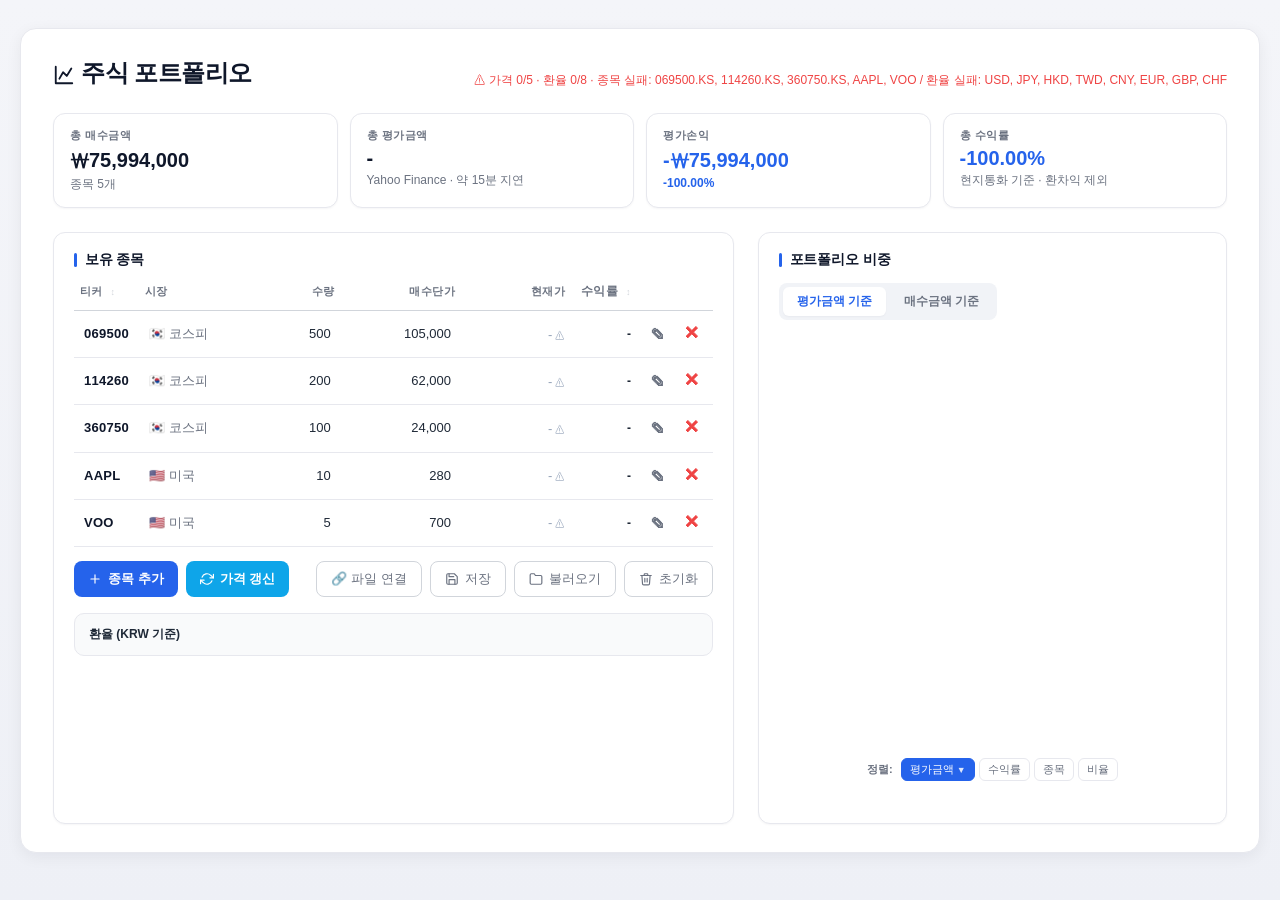
==== portfolio.html @ 8eb38b45 "feat: 카카오톡 인앱 브라우저 감지 + 외부 브라우저 열기 배너 증상: 카카오톡으로 링크 받으면 카카오 인앱 브라우저로 열림 인앱 브라우저는 PWA 설치 불가, localSto" ====
<!DOCTYPE html>
<html lang="ko">
<head>
<meta charset="UTF-8">
<meta name="viewport" content="width=device-width, initial-scale=1, viewport-fit=cover">
<meta name="theme-color" content="#2563eb">
<!-- PWA (Progressive Web App) — "홈 화면에 추가"로 앱처럼 사용 -->
<link rel="manifest" href="manifest.json">
<link rel="icon" type="image/svg+xml" href="icon.svg">
<link rel="apple-touch-icon" href="icon.svg">
<meta name="mobile-web-app-capable" content="yes">
<meta name="apple-mobile-web-app-capable" content="yes">
<meta name="apple-mobile-web-app-status-bar-style" content="default">
<meta name="apple-mobile-web-app-title" content="포트폴리오">
<title>주식 포트폴리오 차트</title>
<style>
  * { box-sizing: border-box; }
  /* 페이지 스크롤바 시각적 숨김 (스크롤 동작은 유지) */
  html { scrollbar-width: none; -ms-overflow-style: none; }
  html::-webkit-scrollbar, body::-webkit-scrollbar { width: 0; height: 0; display: none; }
  .table-wrap { scrollbar-width: none; -ms-overflow-style: none; }
  .table-wrap::-webkit-scrollbar { width: 0; height: 0; display: none; }
  :root {
    --bg: #f4f5f9;
    --surface: #ffffff;
    --border: #e7e8ee;
    --border-strong: #d1d5db;
    --muted: #6b7280;
    --text: #1f2937;
    --text-strong: #0f172a;
    --primary: #2563eb;
    --primary-hover: #1d4ed8;
    --up: #dc2626;    /* 상승=빨강 (한국 관례) */
    --down: #2563eb;  /* 하락=파랑 */
    --accent: #0ea5e9;
    --success: #10b981;
    --warn: #f59e0b;
    --danger: #ef4444;
    --shadow-sm: 0 1px 2px rgba(15, 23, 42, 0.04);
    --shadow-md: 0 4px 16px rgba(15, 23, 42, 0.06);
  }
  body {
    font-family: 'Pretendard', 'Malgun Gothic', 'Apple SD Gothic Neo', -apple-system, BlinkMacSystemFont, sans-serif;
    background: linear-gradient(180deg, #f4f5f9 0%, #eef0f6 100%);
    background-attachment: fixed; /* 데스크탑: gradient viewport 고정 */
    margin: 0;
    padding: 28px 20px;
    color: var(--text);
    /* 100vh: iOS Safari URL bar 변동 시 잘못된 높이. 100dvh가 동적 viewport 정확히 추적 */
    min-height: 100dvh;
    -webkit-font-smoothing: antialiased;
    /* overscroll-behavior 제거 — iOS Safari 일부 버전에서 본문 스크롤 차단하는 버그 회피 */
  }
  /* 모바일에서는 background-attachment: scroll — iOS Safari fixed background 스크롤 지연 회피 */
  @media (max-width: 600px) {
    body { background-attachment: scroll; }
  }
  .container {
    max-width: 1280px;
    margin: 0 auto;
    background: var(--surface);
    border-radius: 16px;
    padding: 28px 32px;
    box-shadow: var(--shadow-md);
    border: 1px solid var(--border);
  }
  .header-row {
    display: flex; justify-content: space-between; align-items: flex-end;
    flex-wrap: wrap; gap: 12px; margin-bottom: 24px;
  }
  h1 {
    margin: 0; font-size: 24px; color: var(--text-strong);
    font-weight: 700; letter-spacing: -0.02em;
  }
  .save-status { font-size: 12px; color: var(--muted); }
  .save-status.saved { color: var(--success); }
  .save-status.error { color: var(--danger); }
  .save-status.loading { color: var(--accent); }

  /* ==================== 인앱 브라우저 안내 배너 ==================== */
  .inapp-banner {
    position: sticky; top: 0; z-index: 1000;
    display: flex; align-items: center; gap: 10px;
    padding: 10px 14px;
    background: linear-gradient(135deg, #fef3c7, #fde68a);
    border-bottom: 1px solid #f59e0b;
    box-shadow: 0 2px 8px rgba(245, 158, 11, 0.15);
    color: #78350f; font-size: 12px;
  }
  .inapp-banner[hidden] { display: none !important; }
  .inapp-banner .ib-icon {
    flex-shrink: 0; color: #92400e;
    display: flex; align-items: center;
  }
  .inapp-banner .ib-text {
    flex: 1; min-width: 0; line-height: 1.45;
  }
  .inapp-banner .ib-text strong {
    display: block; color: #78350f; font-weight: 700;
    font-size: 13px; margin-bottom: 2px;
  }
  .inapp-banner .ib-text span { color: #92400e; font-size: 11px; }
  .inapp-banner .ib-btn {
    flex-shrink: 0;
    background: #f59e0b; color: white;
    border: none; border-radius: 6px;
    padding: 7px 12px; font-size: 12px; font-weight: 700;
    cursor: pointer;
    white-space: nowrap;
  }
  .inapp-banner .ib-btn:hover { background: #d97706; }
  .inapp-banner .ib-close {
    flex-shrink: 0;
    background: transparent; border: none;
    color: #92400e; font-size: 14px; cursor: pointer;
    padding: 4px 6px; line-height: 1;
  }
  @media (max-width: 480px) {
    .inapp-banner { flex-wrap: wrap; gap: 8px; padding: 10px 12px; }
    .inapp-banner .ib-text { flex-basis: calc(100% - 32px); }
    .inapp-banner .ib-btn { flex: 1; }
  }

  /* ==================== SVG 아이콘 (Lucide 스타일) ==================== */
  .ico {
    display: inline-block; vertical-align: -3px;
    width: 16px; height: 16px;
    stroke: currentColor; fill: none;
    stroke-width: 2; stroke-linecap: round; stroke-linejoin: round;
    flex-shrink: 0;
  }
  .ico-sm { width: 14px; height: 14px; vertical-align: -2px; }
  .ico-lg { width: 22px; height: 22px; vertical-align: -5px; }
  .ico-xl { width: 44px; height: 44px; stroke-width: 1.6; }

  /* ==================== 뷰 전환 (SPA) ==================== */
  .view[hidden] { display: none !important; }

  /* ==================== 모바일 하단 탭바 ==================== */
  /* 5칸 grid: [1fr 홈] [1fr 사용방법] [56px FAB] [1fr 앱설치] [1fr 빈자리]
     → FAB가 정확히 50% 위치 (정 가운데). 4번째·5번째는 좌우 대칭 균형용. */
  .bottom-nav {
    display: none; /* 데스크탑에선 숨김 */
    position: fixed; bottom: 0; left: 0; right: 0;
    /* 불투명 흰색 — backdrop-filter 제거(Android Chrome 일부 GPU에서 스크롤 응답 차단 버그 회피) */
    background: var(--surface);
    border-top: 1px solid var(--border-strong);
    box-shadow: 0 -4px 16px rgba(15, 23, 42, 0.08);
    z-index: 90;
    padding: 2px 0 calc(2px + env(safe-area-inset-bottom));
    grid-template-columns: 1fr 1fr 64px 1fr 1fr;
    align-items: center;
  }
  .bottom-nav .nav-btn {
    background: none; border: none; cursor: pointer;
    display: flex; flex-direction: column; align-items: center; justify-content: center;
    gap: 1px; padding: 4px 0;
    color: var(--muted); font-size: 10px; font-weight: 600;
    transition: color 0.15s;
    min-width: 0;
  }
  .bottom-nav .nav-btn .ico { width: 18px; height: 18px; }
  .bottom-nav .nav-btn.active { color: var(--primary); }
  /* 탭바 안 install 버튼 — 색으로 살짝 강조 */
  .bottom-nav .nav-install {
    color: var(--primary); border: none;
    background: none; padding: 4px 0;
  }
  .bottom-nav .nav-install:hover { color: var(--primary-hover); }
  .bottom-nav .nav-install[hidden] { display: none !important; }

  /* 모든 자식의 grid-column을 명시적으로 고정 — install hidden 시
     grid auto-placement가 FAB·empty를 다른 슬롯으로 끌어오지 못하게 함 */
  .bottom-nav .nav-btn[data-view="home"]  { grid-column: 1; }
  .bottom-nav .nav-btn[data-view="guide"] { grid-column: 2; }
  .bottom-nav .nav-fab                     { grid-column: 3; }
  .bottom-nav .nav-install                 { grid-column: 4; }

  /* 앱설치 hidden(설치 후 또는 미지원 브라우저)
     홈은 slot 1 안에서 우측 정렬, 사용방법은 slot 5 안에서 좌측 정렬 + padding으로 미세 안쪽 이동
     → 좌측 끝(41px)과 가운데(123px) 사이의 *적당한* 위치 (~60px)로 조절 */
  .bottom-nav:has(#nav-install-btn[hidden]) .nav-btn[data-view="home"] {
    grid-column: 1;
    justify-self: end;
    padding-right: 18px;
  }
  .bottom-nav:has(#nav-install-btn[hidden]) .nav-btn[data-view="guide"] {
    grid-column: 5;
    justify-self: start;
    padding-left: 18px;
  }

  /* FAB (Floating Action Button) — 탭바 정 가운데(3번째 grid 컬럼) 원형 + 종목 추가 */
  .bottom-nav .nav-fab {
    justify-self: center;
    width: 56px; height: 56px;
    background: var(--primary); color: white;
    border: 4px solid var(--surface);
    border-radius: 50%;
    margin-top: -30px; /* 탭바 위로 더 띄움 — floating 느낌 강조 */
    padding: 0;
    box-shadow: 0 6px 16px rgba(37, 99, 235, 0.4);
    cursor: pointer;
    display: flex; align-items: center; justify-content: center;
    transition: all 0.15s;
  }
  .bottom-nav .nav-fab:hover {
    background: var(--primary-hover);
    box-shadow: 0 6px 18px rgba(37, 99, 235, 0.45);
  }
  .bottom-nav .nav-fab:active { transform: scale(0.94); }
  .bottom-nav .nav-fab svg { width: 24px; height: 24px; }

  @media (max-width: 600px) {
    .bottom-nav { display: grid; }
    /* 탭바 높이(~52px) + safe-area 만큼 콘텐츠 여백 + 그림자 분리감을 위한 약간 추가 */
    body { padding-bottom: calc(58px + env(safe-area-inset-bottom)); }
    /* 모바일에서는 헤더 install 버튼 숨김 — 탭바로 이동했으므로 중복 방지 */
    .header-actions #install-btn { display: none !important; }

    /* 모바일 보유 종목 패널 버튼 정렬:
       - 종목 추가: 탭바 FAB로 이동했으므로 숨김
       - 파일 연결: PC 전용(Chrome/Edge File System Access API) 모바일 숨김
       - 가격 갱신: 가장 자주 쓰는 액션 → 풀너비 첫 줄
       - 저장/불러오기/초기화: 3열 grid로 한 줄에 배치 */
    .btn-row {
      display: grid !important;
      grid-template-columns: repeat(3, 1fr) !important;
      gap: 8px !important;
    }
    .btn-row .btn-add { display: none !important; }
    .btn-row #btn-connect { display: none !important; }
    .btn-row .spacer { display: none !important; }
    .btn-row #btn-refresh {
      grid-column: 1 / -1; /* 풀너비 */
      justify-content: center;
    }
    .btn-row .btn { justify-content: center; padding: 9px 6px; }
  }
  /* 데스크탑(>600px)에서는 탭바 자체가 안 보이므로 탭바 install도 자연히 숨김.
     안전망 — 강제 숨김 추가 */
  @media (min-width: 601px) {
    .nav-install { display: none !important; }
  }

  /* ==================== 사용 가이드 페이지 ==================== */
  .view-guide {
    max-width: 720px; margin: 0 auto;
    padding: 0;
  }
  .view-guide .guide-hero {
    background: linear-gradient(135deg, #2563eb 0%, #1d4ed8 100%);
    color: white;
    border-radius: 16px;
    padding: 28px 24px;
    margin-bottom: 18px;
    text-align: center;
  }
  .view-guide .guide-hero-icon { margin-bottom: 10px; }
  .view-guide .guide-hero h1 {
    color: white !important; margin: 0 0 6px;
    font-size: 22px; font-weight: 800;
  }
  .view-guide .guide-hero p {
    margin: 0; opacity: 0.95;
    font-size: 13px; line-height: 1.5;
  }
  .guide-section {
    background: var(--surface);
    border: 1px solid var(--border);
    border-radius: 12px;
    padding: 20px 22px;
    margin-bottom: 14px;
    box-shadow: var(--shadow-sm);
  }
  .guide-section h2 {
    margin: 0 0 14px; font-size: 16px; font-weight: 700;
    color: var(--text-strong);
    display: flex; align-items: center; gap: 8px;
    letter-spacing: -0.01em;
  }
  .guide-section h2::before { content: none; }
  .guide-section p { margin: 8px 0; font-size: 13px; line-height: 1.6; color: var(--text); }
  .guide-section ul { margin: 6px 0; padding-left: 22px; font-size: 13px; line-height: 1.7; }
  .guide-section li { margin: 3px 0; }
  .guide-section code {
    background: #f1f3f7; padding: 1px 6px;
    border-radius: 4px; font-size: 12px;
    font-family: 'SF Mono', Consolas, monospace;
    color: var(--text-strong);
  }
  .guide-section strong { color: var(--text-strong); }
  .guide-steps { display: grid; gap: 10px; margin-top: 12px; }
  .guide-step {
    display: flex; gap: 14px;
    padding: 14px 16px;
    background: #f9fafb;
    border-radius: 10px;
    border: 1px solid #eef0f4;
  }
  .step-num {
    width: 28px; height: 28px; flex-shrink: 0;
    background: var(--primary); color: white;
    border-radius: 50%;
    display: flex; align-items: center; justify-content: center;
    font-weight: 700; font-size: 13px;
  }
  .step-body { flex: 1; min-width: 0; }
  .step-title { font-weight: 700; font-size: 13px; color: var(--text-strong); margin-bottom: 4px; }
  .step-desc { font-size: 12px; line-height: 1.55; color: var(--muted); }
  .step-desc code { font-size: 11px; }

  /* 프라이버시 callout — 가장 강조되는 영역 */
  .callout-privacy {
    background: linear-gradient(135deg, #ecfdf5 0%, #f0fdfa 100%);
    border: 2px solid #34d399;
    border-radius: 14px;
    padding: 18px 20px;
    margin: 18px 0;
    position: relative;
  }
  .callout-privacy .callout-icon {
    position: absolute; top: -14px; left: 18px;
    background: #10b981; color: white;
    width: 32px; height: 32px;
    border-radius: 50%;
    display: flex; align-items: center; justify-content: center;
    box-shadow: 0 2px 8px rgba(16,185,129,0.3);
  }
  .callout-privacy h3 {
    margin: 6px 0 8px;
    color: #047857; font-size: 15px; font-weight: 800;
  }
  .callout-privacy p {
    margin: 6px 0; color: #064e3b; font-size: 13px; line-height: 1.6;
  }
  .callout-privacy strong { color: #047857; }

  .callout-tip {
    background: #fffbeb;
    border-left: 3px solid #f59e0b;
    border-radius: 8px;
    padding: 12px 14px;
    margin: 12px 0;
    font-size: 12px; line-height: 1.55;
    color: #78350f;
  }
  .callout-tip strong { color: #92400e; }

  .flow-cards {
    display: grid; gap: 12px;
    grid-template-columns: repeat(auto-fit, minmax(220px, 1fr));
    margin-top: 12px;
  }
  .flow-card {
    background: #f9fafb;
    border: 1px solid var(--border);
    border-radius: 10px;
    padding: 14px;
  }
  .flow-card-title { font-weight: 700; font-size: 13px; margin-bottom: 6px; color: var(--text-strong); }
  .flow-card-desc { font-size: 12px; color: var(--muted); line-height: 1.55; }

  /* PWA 설치 버튼 — beforeinstallprompt 발생 시 + standalone 모드 아닐 때만 표시 */
  .install-btn {
    background: var(--primary); color: white;
    border: none; border-radius: 8px;
    padding: 7px 12px; font-size: 12px; font-weight: 600;
    cursor: pointer;
    display: inline-flex; align-items: center; gap: 6px;
    transition: background 0.15s;
  }
  .install-btn:hover { background: var(--primary-hover); }
  .install-btn[hidden] { display: none !important; }
  .header-actions { display: flex; align-items: center; gap: 12px; flex-wrap: wrap; }

  /* KPI 카드 행 */
  .kpis {
    display: grid; grid-template-columns: repeat(4, 1fr);
    gap: 12px; margin-bottom: 24px;
  }
  @media (max-width: 700px) { .kpis { grid-template-columns: repeat(2, 1fr); } }
  .kpi {
    background: var(--surface); border: 1px solid var(--border);
    border-radius: 12px; padding: 14px 16px;
    box-shadow: var(--shadow-sm);
  }
  .kpi-label {
    font-size: 11px; color: var(--muted); font-weight: 600;
    text-transform: uppercase; letter-spacing: 0.05em;
  }
  .kpi-value {
    font-size: 20px; font-weight: 700; color: var(--text-strong);
    margin-top: 4px; font-variant-numeric: tabular-nums;
  }
  .kpi-sub { font-size: 12px; color: var(--muted); margin-top: 2px; font-variant-numeric: tabular-nums; }
  .kpi-sub.up { color: var(--up); font-weight: 600; }
  .kpi-sub.down { color: var(--down); font-weight: 600; }

  .grid {
    display: grid;
    grid-template-columns: minmax(0, 1.45fr) minmax(0, 1fr);
    gap: 24px;
  }
  @media (max-width: 960px) { .grid { grid-template-columns: 1fr; } }
  /* 가로 스크롤 안전망
     - html에 overflow를 주면 Android Chrome 일부 버전에서 fixed 자식(.bottom-nav)이
       containing block을 html로 잡아 fixed 위치가 깨짐 (스크롤 따라 올라옴)
     - body에 overflow-x: clip 적용 — clip은 스크롤 컨테이너 생성 안 함(본문 스크롤 안전)
       + fixed의 containing block은 여전히 viewport 유지 */
  html { max-width: 100vw; }
  body { overflow-x: clip; }
  .container { overflow-x: clip; }

  /* 모바일 보강: 패딩 축소, 컨테이너 라운드 줄임, 표 셀 압축 */
  @media (max-width: 600px) {
    /* padding-bottom은 탭바 높이 + safe-area를 포함 — shorthand로 덮이지 않게 함께 지정 */
    body { padding: 12px 8px calc(58px + env(safe-area-inset-bottom)); }
    .container { padding: 16px 14px; border-radius: 12px; }
    h1 { font-size: 20px; }
    .header-row { margin-bottom: 16px; }
    .kpis { margin-bottom: 16px; gap: 8px; }
    .kpi { padding: 10px 12px; }
    .kpi-value { font-size: 17px; }
    .panel { padding: 14px 12px; }
    th, td { padding: 6px 4px; font-size: 12px; }
    .btn { padding: 7px 10px; font-size: 12px; }

    /* 모바일 표: 시장(2)·현재가(5)·액션(7) 컬럼 숨김 — 편집은 모달에서 */
    table th:nth-child(2), table th:nth-child(5), table th:nth-child(7),
    tbody td:nth-child(2), tbody td:nth-child(5), tbody td:nth-child(7) {
      display: none !important;
    }
    /* table-wrap/table은 viewport 안에 강제 */
    .table-wrap { width: 100% !important; max-width: 100% !important; overflow-x: hidden !important; }
    table { table-layout: fixed !important; width: 100% !important; max-width: 100% !important; }
    /* 컬럼 폭 — !important 필수 (데스크탑 정의가 CSS 순서상 *뒤*에 있어 cascade에서 이김) */
    .qty-cell    { width: 52px !important; }
    .price-cell  { width: 76px !important; }
    .return-cell { width: 62px !important; }
    /* ticker(first-child) — fixed layout에서 남는 폭 차지 + 최소 90px 보장 */
    thead th:first-child, tbody td:first-child {
      width: auto !important; min-width: 90px !important;
    }
    /* ticker 안 콘텐츠 ellipsis (좁은 컬럼에 회사명 12자 cut도 깔끔히 잘림) */
    td .ticker-display, td .ticker-name {
      max-width: 100%; overflow: hidden; text-overflow: ellipsis; white-space: nowrap; display: block;
    }
    /* 모바일 표 셀 패딩 축소 + 글자 컴팩트 */
    table th, table td { padding: 6px 3px !important; font-size: 11px !important; }
    .return-cell { font-size: 11px !important; }
    /* 행 탭 = 모달 편집 진입을 시각적으로 암시 */
    tbody tr { cursor: pointer; }
    tbody tr:active { background: #eff6ff; }

    /* 도넛 폭 강제 100% — width=400 속성 무력화 */
    svg#chart { width: 100% !important; height: auto !important; max-width: 360px; }
    .chart-wrap { width: 100%; }
    /* 모바일 레전드 — 시장·통화 셀 숨김, ticker/수익률 한 줄, 우측 평가금액·비율 */
    .legend-item {
      align-items: center !important;
      gap: 8px; padding: 8px 4px;
    }
    .legend-market { display: none !important; }
    /* 티커는 자기 자연 폭 — 잘리지 않음 */
    .legend-name {
      flex: 0 0 auto !important; min-width: 0;
      font-size: 13px; font-weight: 700; color: var(--text-strong);
      white-space: nowrap; overflow: visible; text-overflow: clip;
    }
    .legend-return {
      flex: 1 1 auto !important; min-width: 0;
      font-size: 11px; font-weight: 700;
      text-align: left; padding-left: 4px;
    }
    .legend-amt {
      flex-basis: auto !important; min-width: 0;
      font-size: 11px; margin-left: 0;
      text-align: right; white-space: nowrap;
    }
    .legend-pct {
      flex-basis: 44px !important; min-width: 42px;
      font-size: 12px; margin-left: 6px;
      text-align: right; font-weight: 700;
    }

    /* 모바일 KPI도 더 컴팩트 */
    .kpis { grid-template-columns: repeat(2, 1fr); }
    .kpi-value { font-size: 16px; }
    .kpi-label { font-size: 10px; }
    .kpi-sub { font-size: 11px; }
  }
  .panel {
    background: var(--surface); border: 1px solid var(--border);
    border-radius: 12px; padding: 18px 20px;
    box-shadow: var(--shadow-sm);
    /* grid item은 기본 min-width:auto 라서 자식(table) 콘텐츠 폭에 따라 늘어남. 0으로 강제해야 압축 가능 */
    min-width: 0;
    max-width: 100%;
  }
  .panel h2 {
    font-size: 14px; color: var(--text-strong); margin: 0 0 14px;
    font-weight: 700; letter-spacing: -0.01em;
    display: flex; align-items: center; gap: 8px;
  }
  .panel h2::before {
    content: ''; display: inline-block; width: 3px; height: 14px;
    background: var(--primary); border-radius: 2px;
  }
  table { width: 100%; border-collapse: collapse; }
  th, td {
    padding: 8px 6px; text-align: left; font-size: 13px;
    border-bottom: 1px solid var(--border);
    font-variant-numeric: tabular-nums;
  }
  th {
    background: transparent; color: var(--muted); font-weight: 600;
    font-size: 11px; text-transform: uppercase; letter-spacing: 0.04em;
    padding-top: 0; padding-bottom: 10px;
    border-bottom: 1px solid var(--border-strong);
  }
  th.price-cell, th.return-cell { text-align: right; }
  th.qty-cell { text-align: right; }

  /* 정렬 가능한 헤더 */
  th.sortable {
    cursor: pointer; user-select: none;
    transition: color 0.15s;
  }
  th.sortable:hover { color: var(--text-strong); }
  th.sortable .sort-ind {
    display: inline-block; margin-left: 4px; color: var(--border-strong);
    font-size: 9px; vertical-align: middle;
  }
  th.sortable.sort-asc .sort-ind::before { content: '▲'; color: var(--primary); }
  th.sortable.sort-desc .sort-ind::before { content: '▼'; color: var(--primary); }
  th.sortable:not(.sort-asc):not(.sort-desc) .sort-ind::before { content: '↕'; }

  /* 레전드 정렬 토글 */
  .legend-sort {
    display: flex; flex-wrap: wrap; gap: 4px;
    margin-top: 18px; padding: 6px 0;
    align-items: center; font-size: 11px; color: var(--muted);
  }
  .legend-sort-label { font-weight: 600; margin-right: 4px; }
  .legend-sort-btn {
    background: transparent; border: 1px solid var(--border);
    border-radius: 6px; padding: 3px 8px;
    font-size: 11px; font-weight: 500; color: var(--muted);
    cursor: pointer; transition: all 0.15s;
  }
  .legend-sort-btn:hover { color: var(--text-strong); border-color: var(--border-strong); }
  .legend-sort-btn.active {
    background: var(--primary); color: white; border-color: var(--primary);
  }
  .legend-sort-btn .dir-ind {
    margin-left: 3px; font-size: 9px; opacity: 0.85;
  }

  /* SVG 도넛 툴팁 */
  #chart path { cursor: pointer; transition: filter 0.15s; }
  #chart path:hover { filter: brightness(1.1) drop-shadow(0 2px 6px rgba(0,0,0,0.15)); }
  .chart-tooltip {
    position: fixed; pointer-events: none; z-index: 100;
    background: rgba(15, 23, 42, 0.95); color: white;
    padding: 10px 14px; border-radius: 8px;
    font-size: 12px; line-height: 1.5;
    box-shadow: 0 6px 16px rgba(0,0,0,0.2);
    transform: translate(-50%, calc(-100% - 12px));
    transition: opacity 0.1s;
    min-width: 160px; max-width: 240px;
  }
  .chart-tooltip[hidden] { display: none; }
  .chart-tooltip .tt-ticker { font-weight: 700; font-size: 13px; letter-spacing: 0.02em; }
  .chart-tooltip .tt-name { font-size: 11px; opacity: 0.7; font-weight: 400; margin-bottom: 6px; }
  .chart-tooltip .tt-row { display: flex; justify-content: space-between; gap: 12px; }
  .chart-tooltip .tt-row .tt-label { opacity: 0.7; }
  .chart-tooltip .tt-row .tt-val { font-variant-numeric: tabular-nums; }
  .chart-tooltip .tt-up { color: #fca5a5; }
  .chart-tooltip .tt-down { color: #93c5fd; }
  tbody tr:hover { background: #fafbfd; }
  input, select {
    width: 100%; padding: 6px 8px; border: 1px solid var(--border-strong);
    border-radius: 6px; font-size: 13px; font-family: inherit;
    background: white; transition: border-color 0.15s, box-shadow 0.15s;
  }
  input:focus, select:focus {
    outline: none; border-color: var(--primary);
    box-shadow: 0 0 0 3px rgba(37, 99, 235, 0.12);
  }
  input[type="number"] { text-align: right; }
  /* 통일된 커스텀 화살표 — 기본 화살표가 텍스트와 겹치는 문제 해결 */
  select {
    appearance: none; -webkit-appearance: none; -moz-appearance: none;
    padding-right: 24px; cursor: pointer;
    background-image: url("data:image/svg+xml;utf8,<svg xmlns='http://www.w3.org/2000/svg' viewBox='0 0 12 12'><path d='M3 4.5l3 3 3-3' stroke='%236b7280' stroke-width='1.6' fill='none' stroke-linecap='round' stroke-linejoin='round'/></svg>");
    background-repeat: no-repeat;
    background-position: right 6px center;
    background-size: 10px 10px;
  }
  .ticker-input { font-weight: 600; letter-spacing: 0.02em; text-transform: uppercase; }
  .ticker-display { text-transform: uppercase; }
  .btn {
    padding: 8px 14px; border: none; border-radius: 8px; cursor: pointer;
    font-size: 13px; font-weight: 600; transition: all 0.15s;
    display: inline-flex; align-items: center; gap: 6px;
  }
  .btn:hover { transform: translateY(-1px); }
  .btn:active { transform: translateY(0); }
  .btn-add { background: var(--primary); color: white; }
  .btn-add:hover { background: var(--primary-hover); }
  .btn-del {
    background: transparent; color: var(--danger); padding: 4px 8px;
    font-size: 16px; line-height: 1; border-radius: 6px;
  }
  .btn-del:hover { background: #fef2f2; transform: none; }
  .btn-draw { background: var(--success); color: white; }
  .btn-draw:hover { background: #059669; }
  .btn-export, .btn-import, .btn-reset {
    background: white; color: var(--muted); border: 1px solid var(--border-strong);
    font-weight: 500;
  }
  .btn-export:hover, .btn-import:hover, .btn-reset:hover {
    background: #f9fafb; color: var(--text-strong);
  }
  .btn-fetch { background: var(--accent); color: white; }
  .btn-fetch:hover { background: #0284c7; }
  .btn-fetch:disabled {
    background: #cbd5e1; cursor: not-allowed; transform: none;
  }
  .btn-row {
    display: flex; flex-wrap: wrap; gap: 8px; margin-top: 14px;
  }
  .btn-row .spacer { flex: 1; }

  .chart-wrap { display: flex; flex-direction: column; align-items: center; }
  svg { display: block; max-width: 100%; height: auto; }
  .tabs {
    display: inline-flex; gap: 4px; margin-bottom: 14px;
    background: #f1f3f7; padding: 4px; border-radius: 8px;
  }
  .tab {
    background: transparent; border: none; padding: 6px 14px; cursor: pointer;
    font-size: 12px; font-weight: 600; color: var(--muted);
    border-radius: 6px; transition: all 0.15s;
  }
  .tab:hover { color: var(--text-strong); }
  .tab.active {
    background: var(--surface); color: var(--primary);
    box-shadow: var(--shadow-sm);
  }
  .legend { margin-top: 18px; width: 100%; }
  .legend-item {
    display: flex; align-items: center; padding: 8px 4px;
    font-size: 13px; border-bottom: 1px solid var(--border);
  }
  .legend-item:last-child { border-bottom: none; }
  .legend-color {
    width: 12px; height: 12px; border-radius: 3px;
    margin-right: 10px; flex-shrink: 0;
  }
  /* 데스크탑 레전드 — 평탄한 셀 컬럼 정렬. panel 좁으므로 폭 컴팩트 */
  .legend-item { gap: 6px; }
  .legend-name {
    flex: 1 1 auto; min-width: 60px;
    font-size: 13px; font-weight: 700; color: var(--text-strong);
    white-space: nowrap; overflow: hidden; text-overflow: ellipsis;
  }
  .legend-market {
    flex: 0 0 100px;
    font-size: 11px; color: var(--muted);
    white-space: nowrap;
  }
  .legend-return {
    flex: 0 0 64px;
    font-size: 12px; font-weight: 700;
    text-align: right;
    font-variant-numeric: tabular-nums;
  }
  .legend-return.up { color: var(--up); }
  .legend-return.down { color: var(--down); }
  .legend-amt {
    flex: 0 0 100px;
    color: var(--muted); font-size: 11px;
    text-align: right;
    font-variant-numeric: tabular-nums;
    white-space: nowrap;
  }
  .legend-pct {
    flex: 0 0 44px;
    font-weight: 700; color: var(--text-strong);
    text-align: right;
    font-variant-numeric: tabular-nums;
  }

  .currency-cell { width: 68px; } /* 구버전 호환용 */
  .market-cell { width: 110px; }
  /* 편집 모드 input은 셀 폭을 꽉 채우되 padding 좁혀 숫자가 잘 보이게 */
  td .cell-edit[type="number"] { padding: 6px 6px; min-width: 0; }

  /* 표 안 input/select는 데이터 보관용으로만 — 항상 숨김. 편집은 모달에서 */
  .cell-edit { display: none !important; }
  .cell-display {
    display: block; padding: 6px 4px; font-size: 13px;
    font-variant-numeric: tabular-nums; min-height: 28px;
    line-height: 1.4;
  }
  .ticker-display { font-weight: 600; color: var(--text-strong); letter-spacing: 0.02em; }
  .ticker-name {
    display: block; font-size: 11px; color: var(--muted);
    font-weight: 400; letter-spacing: 0; text-transform: none;
    margin-top: 2px; line-height: 1.2;
    white-space: nowrap; overflow: hidden; text-overflow: ellipsis;
    max-width: 100%;
  }
  .ticker-name:empty { display: none; }
  tr.editing .ticker-name { display: none; }
  .market-display { color: var(--muted); font-weight: 500; white-space: nowrap; }
  .qty-display, .buy-display { text-align: right; color: var(--text); }
  .ticker-display.empty, .qty-display.empty, .buy-display.empty {
    color: #cbd5e1; font-weight: 400;
  }

  /* 편집 버튼 — 모달 트리거 */
  .btn-edit {
    background: transparent; padding: 4px 6px; font-size: 14px;
    line-height: 1; border-radius: 6px; color: var(--muted);
    border: 1px solid transparent; transform: none;
  }
  .btn-edit:hover {
    background: #eef2ff; color: var(--primary); transform: none;
  }
  /* btn-save는 사용 안 함 (모달의 "저장" 버튼이 대체) */
  .btn-save { display: none !important; }
  .actions-cell { width: 64px; text-align: right; white-space: nowrap; }
  .actions-cell .btn { padding: 4px 7px; margin: 0; }

  /* ===== 편집 모달 ===== */
  .modal[hidden] { display: none !important; }
  .modal {
    position: fixed; inset: 0; z-index: 1000;
    display: flex; align-items: center; justify-content: center;
    padding: 20px;
    animation: modal-fade-in 0.15s ease-out;
  }
  @keyframes modal-fade-in { from { opacity: 0 } to { opacity: 1 } }
  .modal-backdrop {
    position: absolute; inset: 0;
    background: rgba(15, 23, 42, 0.5);
  }
  .modal-card {
    position: relative;
    background: var(--surface); border-radius: 14px;
    width: 100%; max-width: 440px;
    padding: 22px 24px;
    box-shadow: 0 20px 50px rgba(0, 0, 0, 0.25);
    max-height: calc(100vh - 40px);
    overflow-y: auto;
    animation: modal-slide-in 0.18s ease-out;
  }
  @keyframes modal-slide-in {
    from { transform: translateY(8px); opacity: 0 }
    to   { transform: translateY(0); opacity: 1 }
  }
  .modal-head {
    display: flex; justify-content: space-between; align-items: center;
    margin-bottom: 14px;
    padding-bottom: 12px;
    border-bottom: 1px solid var(--border);
  }
  .modal-head h3 {
    margin: 0; font-size: 16px; color: var(--text-strong);
    font-weight: 700; letter-spacing: -0.01em;
  }
  .modal-close {
    background: none; border: none; cursor: pointer;
    font-size: 22px; color: var(--muted); padding: 0 6px;
    line-height: 1;
  }
  .modal-close:hover { color: var(--text-strong); }
  .modal-body { display: flex; flex-direction: column; gap: 4px; }
  .modal-field {
    display: flex; align-items: center; gap: 12px;
    padding: 8px 0;
    border-bottom: 1px dashed var(--border);
  }
  .modal-field:last-child { border-bottom: none; }
  .modal-field label {
    min-width: 72px;
    color: var(--muted);
    font-size: 12px; font-weight: 600;
    text-transform: uppercase; letter-spacing: 0.04em;
  }
  .modal-field input, .modal-field select {
    flex: 1; min-width: 0;
  }
  .modal-readonly {
    flex: 1; text-align: right;
    font-variant-numeric: tabular-nums; font-weight: 600;
    color: var(--text-strong);
  }
  .modal-readonly-muted { color: var(--muted); font-weight: 400; font-size: 12px; }
  .modal-actions {
    display: flex; gap: 8px; align-items: center;
    margin-top: 18px;
    padding-top: 14px;
    border-top: 1px solid var(--border);
  }
  .btn-del-modal {
    background: white; color: var(--danger);
    border: 1px solid var(--border-strong);
    font-weight: 500;
  }
  .btn-del-modal:hover {
    background: #fef2f2; border-color: var(--danger);
  }
  .qty-cell { width: 116px; }
  .price-cell { width: 136px; text-align: right; }
  .return-cell {
    width: 78px; text-align: right; font-size: 12px; font-weight: 700;
    font-variant-numeric: tabular-nums;
  }
  .return-cell.up { color: var(--up); }
  .return-cell.down { color: var(--down); }
  .current-price {
    width: 92px; text-align: right; font-size: 13px;
    color: var(--text-strong); font-weight: 500;
    font-variant-numeric: tabular-nums;
  }
  .current-price.stale { color: #94a3b8; }
  .current-price.stale::after { content: ' ⚠'; font-size: 10px; }
  .actions-cell { width: 34px; text-align: center; }
  .table-wrap { overflow-x: auto; }

  #file-input { display: none; }
  .fx-section {
    margin-top: 16px; padding: 12px 14px;
    background: #f9fafb; border: 1px solid var(--border);
    border-radius: 10px; font-size: 12px;
    overflow: hidden; /* 자식이 폭 초과해도 패널 밖으로 안 나감 */
  }
  .fx-section summary {
    cursor: pointer; color: var(--text);
    font-weight: 600; user-select: none;
    display: flex; align-items: center; gap: 6px;
  }
  .fx-section-note {
    margin: 10px 0 4px; font-size: 11px; color: var(--muted);
  }
  .fx-grid {
    display: grid;
    grid-template-columns: repeat(auto-fit, minmax(120px, 1fr));
    gap: 6px; margin-top: 8px;
  }
  .fx-row {
    display: flex; align-items: baseline; gap: 4px;
    padding: 7px 10px;
    background: white;
    border: 1px solid var(--border);
    border-radius: 6px;
    font-size: 12px;
    min-width: 0;
  }
  .fx-row .fx-cur {
    color: var(--muted); font-weight: 700;
    font-size: 10px; letter-spacing: 0.04em;
  }
  .fx-row .fx-val {
    color: var(--text-strong); font-weight: 600;
    font-variant-numeric: tabular-nums;
    margin-left: auto;
  }
  .fx-row .fx-unit { color: var(--muted); font-size: 10px; }
</style>
</head>
<body>

<!-- 인앱 브라우저(카카오톡·네이버·페이스북·인스타 등) 감지 시 상단 안내 배너 -->
<div id="inapp-banner" class="inapp-banner" hidden>
  <div class="ib-icon" aria-hidden="true">
    <svg viewBox="0 0 24 24" width="20" height="20" fill="none" stroke="currentColor" stroke-width="2" stroke-linecap="round" stroke-linejoin="round"><path d="M10 13a5 5 0 0 0 7.54.54l3-3a5 5 0 0 0-7.07-7.07l-1.72 1.71"/><path d="M14 11a5 5 0 0 0-7.54-.54l-3 3a5 5 0 0 0 7.07 7.07l1.71-1.71"/></svg>
  </div>
  <div class="ib-text">
    <strong>외부 브라우저로 보기 권장</strong>
    <span>카카오톡 브라우저는 앱 설치·데이터 동기화 기능이 제한됩니다.</span>
  </div>
  <button class="ib-btn" onclick="openInExternalBrowser()" type="button">Chrome으로 열기</button>
  <button class="ib-close" onclick="dismissInAppBanner()" type="button" aria-label="닫기">✕</button>
</div>

<div class="container view view-home" id="view-home">
  <div class="header-row">
    <h1>
      <svg class="ico ico-lg" viewBox="0 0 24 24" aria-hidden="true"><path d="M3 3v18h18"/><path d="M7 16l4-7 4 4 5-8"/></svg>
      주식 포트폴리오
    </h1>
    <div class="header-actions">
      <button id="install-btn" class="install-btn" hidden onclick="installPWA()" title="홈 화면에 앱처럼 설치">
        <svg class="ico ico-sm" viewBox="0 0 24 24" aria-hidden="true"><rect x="5" y="2" width="14" height="20" rx="2"/><line x1="12" y1="18" x2="12.01" y2="18"/></svg>
        앱 설치
      </button>
      <div class="save-status" id="save-status">대기 중</div>
    </div>
  </div>

  <div class="kpis">
    <div class="kpi">
      <div class="kpi-label">총 매수금액</div>
      <div class="kpi-value" id="kpi-buy">-</div>
      <div class="kpi-sub" id="kpi-buy-sub">종목 0개</div>
    </div>
    <div class="kpi">
      <div class="kpi-label">총 평가금액</div>
      <div class="kpi-value" id="kpi-value">-</div>
      <div class="kpi-sub" id="kpi-value-sub">Yahoo Finance · 약 15분 지연</div>
    </div>
    <div class="kpi">
      <div class="kpi-label">평가손익</div>
      <div class="kpi-value" id="kpi-pnl">-</div>
      <div class="kpi-sub" id="kpi-pnl-sub">-</div>
    </div>
    <div class="kpi">
      <div class="kpi-label">총 수익률</div>
      <div class="kpi-value" id="kpi-roi">-</div>
      <div class="kpi-sub">현지통화 기준 · 환차익 제외</div>
    </div>
  </div>

  <div class="grid">
    <div class="panel">
      <h2>보유 종목</h2>
      <div class="table-wrap">
        <table>
          <thead>
            <tr>
              <th class="sortable" data-sort="ticker" onclick="toggleTableSort('ticker')">티커 <span class="sort-ind"></span></th>
              <th class="market-cell">시장</th>
              <th class="qty-cell">수량</th>
              <th class="price-cell">매수단가</th>
              <th class="price-cell">현재가</th>
              <th class="return-cell sortable" data-sort="returnPct" onclick="toggleTableSort('returnPct')">수익률 <span class="sort-ind"></span></th>
              <th class="actions-cell"></th>
            </tr>
          </thead>
          <tbody id="holdings-body"></tbody>
        </table>
      </div>

      <div class="btn-row">
        <button class="btn btn-add" onclick="addRowAndOpenModal()">
          <svg class="ico ico-sm" viewBox="0 0 24 24" aria-hidden="true"><line x1="12" y1="5" x2="12" y2="19"/><line x1="5" y1="12" x2="19" y2="12"/></svg>
          종목 추가
        </button>
        <button class="btn btn-fetch" id="btn-refresh" onclick="refreshPrices()">
          <svg class="ico ico-sm" viewBox="0 0 24 24" aria-hidden="true"><polyline points="23 4 23 10 17 10"/><polyline points="1 20 1 14 7 14"/><path d="M3.51 9a9 9 0 0 1 14.85-3.36L23 10M1 14l4.64 4.36A9 9 0 0 0 20.49 15"/></svg>
          가격 갱신
        </button>
        <span class="spacer"></span>
        <button class="btn btn-export" id="btn-connect" onclick="connectFile()" title="파일을 직접 선택하면 같은 위치에 자동 저장됩니다">
          <svg class="ico ico-sm" viewBox="0 0 24 24" aria-hidden="true"><path d="M10 13a5 5 0 0 0 7.54.54l3-3a5 5 0 0 0-7.07-7.07l-1.72 1.71"/><path d="M14 11a5 5 0 0 0-7.54-.54l-3 3a5 5 0 0 0 7.07 7.07l1.71-1.71"/></svg>
          파일 연결
        </button>
        <button class="btn btn-export" onclick="exportJSON()" title="현재 데이터를 파일에 저장">
          <svg class="ico ico-sm" viewBox="0 0 24 24" aria-hidden="true"><path d="M19 21H5a2 2 0 0 1-2-2V5a2 2 0 0 1 2-2h11l5 5v11a2 2 0 0 1-2 2z"/><polyline points="17 21 17 13 7 13 7 21"/><polyline points="7 3 7 8 15 8"/></svg>
          저장
        </button>
        <button class="btn btn-import" onclick="document.getElementById('file-input').click()" title="다른 JSON 파일 가져오기">
          <svg class="ico ico-sm" viewBox="0 0 24 24" aria-hidden="true"><path d="M22 19a2 2 0 0 1-2 2H4a2 2 0 0 1-2-2V5a2 2 0 0 1 2-2h5l2 3h9a2 2 0 0 1 2 2z"/></svg>
          불러오기
        </button>
        <button class="btn btn-reset" onclick="resetData()" title="기본 예시로 초기화">
          <svg class="ico ico-sm" viewBox="0 0 24 24" aria-hidden="true"><polyline points="3 6 5 6 21 6"/><path d="M19 6l-1 14a2 2 0 0 1-2 2H8a2 2 0 0 1-2-2L5 6"/><path d="M10 11v6M14 11v6"/><path d="M9 6V4a1 1 0 0 1 1-1h4a1 1 0 0 1 1 1v2"/></svg>
          초기화
        </button>
        <input type="file" id="file-input" accept=".json" onchange="importJSON(event)">
      </div>

      <details class="fx-section">
        <summary>환율 (KRW 기준)</summary>
        <div class="fx-section-note">Yahoo Finance에서 자동 갱신 — 가격 갱신 시 함께 업데이트됩니다</div>
        <div class="fx-grid" id="fx-grid"></div>
      </details>
    </div>

    <div class="panel">
      <h2>포트폴리오 비중</h2>
      <div class="tabs" role="tablist">
        <button class="tab active" data-basis="value" role="tab" onclick="setChartBasis('value')">평가금액 기준</button>
        <button class="tab" data-basis="buy" role="tab" onclick="setChartBasis('buy')">매수금액 기준</button>
      </div>
      <div class="chart-wrap">
        <svg id="chart" viewBox="0 0 400 400" width="400" height="400"></svg>
        <div class="chart-tooltip" id="chart-tooltip" hidden></div>
        <div class="legend-sort" id="legend-sort"></div>
        <div class="legend" id="legend"></div>
      </div>
    </div>
  </div>
</div>

<!-- ============ 사용 가이드 (모바일 하단 "사용방법" 탭에서 노출) ============ -->
<div class="container view view-guide" id="view-guide" hidden>
  <div class="guide-hero">
    <svg class="guide-hero-icon ico ico-xl" viewBox="0 0 24 24" aria-hidden="true" style="stroke:white">
      <path d="M3 3v18h18"/><path d="M7 16l4-7 4 4 5-8"/>
    </svg>
    <h1>주식 포트폴리오 사용 가이드</h1>
    <p>5분이면 시작할 수 있어요. 본인 데이터는 디바이스 안에만 안전하게 보관됩니다.</p>
  </div>

  <!-- 프라이버시 강조 (가장 위) -->
  <div class="callout-privacy">
    <div class="callout-icon">
      <svg width="16" height="16" viewBox="0 0 24 24" fill="none" stroke="currentColor" stroke-width="2.4" stroke-linecap="round" stroke-linejoin="round"><rect x="3" y="11" width="18" height="11" rx="2"/><path d="M7 11V7a5 5 0 0 1 10 0v4"/></svg>
    </div>
    <h3>내 종목 데이터는 어디로 가나요?</h3>
    <p>
      <strong>아무 데도 안 갑니다.</strong> 본인의 보유 종목·매수단가·수량은
      <strong>이 디바이스의 localStorage에만</strong> 저장됩니다.
      서버·클라우드로 전송되지 않으며, 광고·트래커도 없어요.
    </p>
    <p>
      가격·환율을 받아오기 위해 Yahoo Finance API만 호출합니다 — 이때
      <em>티커 심볼</em>만 전달되고 매수단가·수량 등은 외부에 나가지 않습니다.
    </p>
  </div>

  <!-- 4단계 시작 플로우 -->
  <div class="guide-section">
    <h2>🚀 4단계로 시작하기</h2>
    <div class="guide-steps">
      <div class="guide-step">
        <div class="step-num">1</div>
        <div class="step-body">
          <div class="step-title">홈 화면에서 시연 종목 확인</div>
          <div class="step-desc">처음 접속 시 한국·미국 ETF 5개 시연 데이터가 보입니다. 본인 데이터로 교체하기 전에 동작을 확인.</div>
        </div>
      </div>
      <div class="guide-step">
        <div class="step-num">2</div>
        <div class="step-body">
          <div class="step-title"><strong>+ 종목 추가</strong> 클릭 → 본인 종목 입력</div>
          <div class="step-desc">
            티커는 시장 코드를 <em>뺀</em> 본체만 — 예: <code>AAPL</code>, <code>069500</code>, <code>2330</code>(대만 TSMC).
            시장 드롭다운에서 거래소(🇰🇷 코스피, 🇺🇸 미국, 🇹🇼 대만 등)를 선택하면 통화·접미사 자동 결정.
          </div>
        </div>
      </div>
      <div class="guide-step">
        <div class="step-num">3</div>
        <div class="step-body">
          <div class="step-title">자동으로 현재가·회사명·환율 갱신</div>
          <div class="step-desc">
            저장 즉시 Yahoo Finance에서 현재가·회사명·KRW 대비 환율을 가져와 수익률·평가금액을 계산합니다.
            ⓘ <strong>15분 지연 시세</strong>이므로 실시간 매매용은 아닙니다.
          </div>
        </div>
      </div>
      <div class="guide-step">
        <div class="step-num">4</div>
        <div class="step-body">
          <div class="step-title">시연 종목 삭제 + 자신만의 포트폴리오 완성</div>
          <div class="step-desc">
            데스크탑은 행의 <strong>✕</strong> 버튼, 모바일은 행을 탭해 편집 모달의 <strong>🗑 삭제</strong>로 시연 종목 정리.
            이후 변경 사항은 자동 저장됩니다 — 페이지를 닫았다 다시 열어도 그대로 유지.
          </div>
        </div>
      </div>
    </div>
  </div>

  <!-- 데이터 백업/복원 -->
  <div class="guide-section">
    <h2>💾 데이터 백업 · PC·모바일 동기화</h2>
    <p>
      디바이스 안에만 저장되므로 <strong>PC와 모바일은 각자 별개</strong>로 데이터가 쌓입니다.
      두 기기에서 같은 종목을 보려면 한 쪽에서 저장 → 다른 쪽에서 불러오기.
    </p>
    <div class="flow-cards">
      <div class="flow-card">
        <div class="flow-card-title">💾 파일로 저장</div>
        <div class="flow-card-desc">홈 화면의 <strong>💾 저장</strong> 버튼 → <code>portfolio_data.json</code> 다운로드</div>
      </div>
      <div class="flow-card">
        <div class="flow-card-title">📂 파일에서 불러오기</div>
        <div class="flow-card-desc">홈 화면의 <strong>📂 불러오기</strong> → 받은 JSON 파일 선택 → 즉시 적용</div>
      </div>
      <div class="flow-card">
        <div class="flow-card-title">🔗 파일 연결 (PC만)</div>
        <div class="flow-card-desc">Chrome·Edge에서 한 번 연결 → 이후 변경 시 자동 저장 (다운로드 폴더 안 거침)</div>
      </div>
      <div class="flow-card">
        <div class="flow-card-title">🗑 초기화</div>
        <div class="flow-card-desc">시연 데이터로 되돌리기 — 본인 데이터는 사라지므로 백업 후 실행</div>
      </div>
    </div>
    <div class="callout-tip">
      <strong>💡 동기화 팁:</strong> PC에서 💾 저장 → 카톡으로 본인에게 전송 → 모바일에서 📂 불러오기.
      반대 방향도 동일. 자동 sync는 아니지만 가장 안전하고 빠른 방법입니다.
    </div>
  </div>

  <!-- 앱 설치 안내 -->
  <div class="guide-section">
    <h2>📱 앱처럼 홈 화면에 설치하기</h2>
    <p>웹사이트를 모바일 앱처럼 사용할 수 있습니다 (PWA). 별도 앱스토어 등록 없이 즉시 가능.</p>
    <div class="guide-steps">
      <div class="guide-step">
        <div class="step-num">A</div>
        <div class="step-body">
          <div class="step-title">갤럭시·안드로이드 Chrome</div>
          <div class="step-desc">우상단 <strong>📱 앱 설치</strong> 버튼 클릭 → 자동 설치. 또는 메뉴 ⋮ → "홈 화면에 추가".</div>
        </div>
      </div>
      <div class="guide-step">
        <div class="step-num">B</div>
        <div class="step-body">
          <div class="step-title">아이폰·아이패드 Safari</div>
          <div class="step-desc">하단 공유 버튼 □↑ → <strong>"홈 화면에 추가"</strong>. 도넛+₩ 아이콘이 홈에 생성됩니다.</div>
        </div>
      </div>
      <div class="guide-step">
        <div class="step-num">C</div>
        <div class="step-body">
          <div class="step-title">PC Chrome·Edge</div>
          <div class="step-desc">주소창 우측 설치 아이콘 ⊕ 클릭 → 별도 창으로 앱처럼 실행.</div>
        </div>
      </div>
    </div>
  </div>

  <!-- 핵심 기능 안내 -->
  <div class="guide-section">
    <h2>🎯 핵심 기능</h2>
    <ul>
      <li><strong>다국가 시장 지원</strong>: 한국·미국·일본·홍콩·대만·네덜란드·영국·프랑스·독일·이탈리아·중국·스위스 — 시장 드롭다운에서 선택</li>
      <li><strong>도넛 차트 두 기준</strong>: <em>평가금액 기준</em>(현재 비중) vs <em>매수금액 기준</em>(초기 투입) — 리밸런싱 신호 파악</li>
      <li><strong>한국식 색상</strong>: 🔴 상승 / 🔵 하락 (미국식과 반대)</li>
      <li><strong>도넛 조각 호버·탭</strong>: 작은 조각은 라벨이 안 보여도 호버하면 종목명·평가금액·수익률 툴팁 표시</li>
      <li><strong>레전드 정렬</strong>: 평가금액·수익률·종목명·비율 4가지 기준 + 오름차순/내림차순 토글</li>
      <li><strong>표 헤더 정렬</strong>: 데스크탑에서 "티커"·"수익률" 클릭 시 정렬 (모바일은 카드 리스트라 정렬 없음)</li>
    </ul>
  </div>

  <!-- 자주 묻는 질문 -->
  <div class="guide-section">
    <h2>❓ 자주 묻는 질문</h2>
    <p><strong>Q. 가격이 안 올라와요</strong></p>
    <p>거의 항상 시장 선택 오류입니다. 예: <code>BESI</code>를 🇺🇸 미국으로 두면 안 됨 → 🇳🇱 네덜란드로 변경.
       공개 CORS 프록시 일시 장애일 수도 있으니 잠시 후 <strong>🔄 가격 갱신</strong> 재시도.</p>
    <p style="margin-top:14px"><strong>Q. 데이터가 사라졌어요</strong></p>
    <p>브라우저 시크릿 모드는 종료 시 localStorage가 삭제됩니다. 일반 모드 사용 권장.
       또 브라우저 "사이트 데이터 삭제"하면 사라지므로 정기적으로 💾 백업.</p>
    <p style="margin-top:14px"><strong>Q. 다른 사람에게 내 데이터가 보이나요?</strong></p>
    <p><strong>아니요.</strong> localStorage는 해당 디바이스의 해당 브라우저에만 격리됩니다.
       같은 URL을 다른 사람이 열어도 시연 데이터만 보입니다.</p>
    <p style="margin-top:14px"><strong>Q. 수익률 색이 미국 주식 사이트와 반대예요</strong></p>
    <p>한국식 관례를 따라 <strong>🔴 상승 / 🔵 하락</strong>입니다.</p>
  </div>

  <!-- 마지막 강조 -->
  <div class="callout-privacy">
    <div class="callout-icon">
      <svg width="16" height="16" viewBox="0 0 24 24" fill="none" stroke="currentColor" stroke-width="3" stroke-linecap="round" stroke-linejoin="round"><polyline points="20 6 9 17 4 12"/></svg>
    </div>
    <h3>안심하고 사용하세요</h3>
    <p>
      회원가입 ❌ &nbsp;·&nbsp; 광고 ❌ &nbsp;·&nbsp; 추적 ❌ &nbsp;·&nbsp; 데이터 외부 전송 ❌
    </p>
    <p>
      소스 코드 전체 공개: <a href="https://github.com/kkwooju/stocks" target="_blank" rel="noopener" style="color:#047857;font-weight:700;">github.com/kkwooju/stocks</a>
    </p>
  </div>
</div>

<!-- ============ 모바일 하단 탭바 ============ -->
<nav class="bottom-nav" id="bottom-nav" aria-label="주 네비게이션">
  <button class="nav-btn active" data-view="home" onclick="switchView('home')" type="button">
    <svg class="ico ico-lg nav-btn-icon" viewBox="0 0 24 24" aria-hidden="true"><path d="M3 9l9-7 9 7v11a2 2 0 0 1-2 2h-4a2 2 0 0 1-2-2v-5h-2v5a2 2 0 0 1-2 2H5a2 2 0 0 1-2-2z"/></svg>
    <span>홈</span>
  </button>
  <button class="nav-btn" data-view="guide" onclick="switchView('guide')" type="button">
    <svg class="ico ico-lg nav-btn-icon" viewBox="0 0 24 24" aria-hidden="true"><path d="M4 19.5A2.5 2.5 0 0 1 6.5 17H20"/><path d="M6.5 2H20v20H6.5A2.5 2.5 0 0 1 4 19.5v-15A2.5 2.5 0 0 1 6.5 2z"/></svg>
    <span>사용방법</span>
  </button>
  <button class="nav-fab" onclick="addRowAndOpenModal()" type="button" aria-label="종목 추가" title="종목 추가">
    <svg viewBox="0 0 24 24" fill="none" stroke="currentColor" stroke-width="2.5" stroke-linecap="round" stroke-linejoin="round" width="24" height="24" aria-hidden="true"><line x1="12" y1="5" x2="12" y2="19"/><line x1="5" y1="12" x2="19" y2="12"/></svg>
  </button>
  <button class="nav-btn nav-install install-btn" id="nav-install-btn" hidden onclick="installPWA()" type="button" title="홈 화면에 앱처럼 설치">
    <svg class="ico ico-lg nav-btn-icon" viewBox="0 0 24 24" aria-hidden="true"><path d="M21 15v4a2 2 0 0 1-2 2H5a2 2 0 0 1-2-2v-4"/><polyline points="7 10 12 15 17 10"/><line x1="12" y1="15" x2="12" y2="3"/></svg>
    <span>앱 설치</span>
  </button>
  <!-- 5칸 grid 좌우 대칭 균형용 빈 자리 (시각상 안 보임) -->
  <div aria-hidden="true"></div>
</nav>

<!-- 종목 편집 모달 — 표 컨텍스트 밖이라 자유로운 레이아웃 -->
<div id="edit-modal" class="modal" hidden>
  <div class="modal-backdrop" onclick="closeEditModal()"></div>
  <div class="modal-card" role="dialog" aria-modal="true" aria-labelledby="modal-title">
    <div class="modal-head">
      <h3 id="modal-title">종목 편집</h3>
      <button class="modal-close" onclick="closeEditModal()" aria-label="닫기">×</button>
    </div>
    <div class="modal-body">
      <div class="modal-field">
        <label for="m-ticker">티커</label>
        <input type="text" id="m-ticker" class="ticker-input" placeholder="AAPL · 069500 · BESI">
      </div>
      <div class="modal-field">
        <label for="m-market">시장</label>
        <select id="m-market"></select>
      </div>
      <div class="modal-field">
        <label for="m-qty">수량</label>
        <input type="number" id="m-qty" min="0" step="any" placeholder="0">
      </div>
      <div class="modal-field">
        <label for="m-buy">매수단가</label>
        <input type="number" id="m-buy" min="0" step="any" placeholder="0">
      </div>
      <div class="modal-field">
        <label>현재가</label>
        <span id="m-current" class="modal-readonly">-</span>
      </div>
      <div class="modal-field">
        <label>수익률</label>
        <span id="m-return" class="modal-readonly">-</span>
      </div>
      <div class="modal-field">
        <label>회사명</label>
        <span id="m-name" class="modal-readonly modal-readonly-muted">-</span>
      </div>
    </div>
    <div class="modal-actions">
      <button class="btn btn-del-modal" onclick="deleteFromModal()">🗑 삭제</button>
      <span style="flex:1"></span>
      <button class="btn btn-reset" onclick="closeEditModal()">취소</button>
      <button class="btn btn-add" onclick="saveModal()">저장</button>
    </div>
  </div>
</div>

<script>
const STORAGE_KEY = 'portfolio_holdings_v1';
const FX_KEY = 'portfolio_fx_v1';

let FX = { KRW: 1, USD: 1380, EUR: 1480, JPY: 9.2, HKD: 176, CNY: 190, GBP: 1750, CHF: 1530, TWD: 42 };

// 서로 명확히 구분되는 색상 (도넛 인접 조각 식별 용이)
const PALETTE = [
  '#6366f1', '#10b981', '#f59e0b', '#ef4444', '#8b5cf6',
  '#0ea5e9', '#ec4899', '#84cc16', '#f97316', '#14b8a6',
  '#a855f7', '#3b82f6', '#22c55e', '#f43f5e'
];

// 시장 코드 → Yahoo 접미사 + 통화 + 한글 표시 라벨 매핑
// code가 'US'인 미국은 접미사 없음 (예: AAPL)
// short: 행/레전드에 표시되는 짧은 한글 라벨
// long: select 옵션 펼침/툴팁에서 보이는 정식 명칭
const MARKETS = [
  { code: 'US', flag: '🇺🇸', short: '미국',     long: '미국 (NYSE/NASDAQ)',   suffix: '',    currency: 'USD' },
  { code: 'KS', flag: '🇰🇷', short: '코스피',   long: '한국 코스피 (.KS)',     suffix: '.KS', currency: 'KRW' },
  { code: 'KQ', flag: '🇰🇷', short: '코스닥',   long: '한국 코스닥 (.KQ)',     suffix: '.KQ', currency: 'KRW' },
  { code: 'T',  flag: '🇯🇵', short: '일본',     long: '일본 도쿄 (.T)',        suffix: '.T',  currency: 'JPY' },
  { code: 'HK', flag: '🇭🇰', short: '홍콩',     long: '홍콩 (.HK)',            suffix: '.HK', currency: 'HKD' },
  { code: 'TW', flag: '🇹🇼', short: '대만',     long: '대만 거래소 (.TW)',      suffix: '.TW', currency: 'TWD' },
  { code: 'SS', flag: '🇨🇳', short: '상하이',   long: '중국 상하이 (.SS)',      suffix: '.SS', currency: 'CNY' },
  { code: 'SZ', flag: '🇨🇳', short: '선전',     long: '중국 선전 (.SZ)',        suffix: '.SZ', currency: 'CNY' },
  { code: 'AS', flag: '🇳🇱', short: '네덜란드', long: '네덜란드 암스테르담 (.AS)', suffix: '.AS', currency: 'EUR' },
  { code: 'L',  flag: '🇬🇧', short: '영국',     long: '영국 런던 (.L)',         suffix: '.L',  currency: 'GBP' },
  { code: 'PA', flag: '🇫🇷', short: '프랑스',   long: '프랑스 파리 (.PA)',      suffix: '.PA', currency: 'EUR' },
  { code: 'DE', flag: '🇩🇪', short: '독일',     long: '독일 프랑크푸르트 (.DE)', suffix: '.DE', currency: 'EUR' },
  { code: 'MI', flag: '🇮🇹', short: '이탈리아', long: '이탈리아 밀라노 (.MI)',  suffix: '.MI', currency: 'EUR' },
  { code: 'SW', flag: '🇨🇭', short: '스위스',   long: '스위스 (.SW)',           suffix: '.SW', currency: 'CHF' }
];
const MARKET_BY_CODE = Object.fromEntries(MARKETS.map(m => [m.code, m]));

function getMarket(code) { return MARKET_BY_CODE[code] || MARKETS[0]; }
function fullTicker(base, marketCode) {
  const m = getMarket(marketCode);
  return base ? base + m.suffix : '';
}

// 마이그레이션: 구 스키마({ticker:'069500.KS', currency:'KRW'}) → 새 스키마({ticker:'069500', market:'KS'})
function migrateHolding(d) {
  if (!d) return d;
  if (d.market !== undefined) return d; // 이미 새 스키마
  let ticker = String(d.ticker || '').trim();
  let market = 'US';
  // ticker에 .XX 접미사 있으면 분리
  const re = /^(.+?)\.(KS|KQ|T|HK|TW|SS|SZ|AS|L|PA|DE|MI|SW)$/i;
  const m = ticker.match(re);
  if (m) {
    ticker = m[1];
    market = m[2].toUpperCase();
  } else if (d.currency) {
    // 접미사 없으면 통화로 시장 추론
    const inferred = { KRW: 'KS', JPY: 'T', HKD: 'HK', CNY: 'SS', EUR: 'AS', GBP: 'L', CHF: 'SW', TWD: 'TW' };
    market = inferred[d.currency] || 'US';
  }
  return { ticker, market, qty: d.qty, buyPrice: d.buyPrice ?? d.price, currentPrice: d.currentPrice ?? d.price };
}

// DEFAULTS — 시연용 (+/- 섞이도록)
const DEFAULTS = [
  { ticker: '069500', market: 'KS', qty: 500, buyPrice: 105000 }, // KODEX 200
  { ticker: '114260', market: 'KS', qty: 200, buyPrice: 62000 },  // KODEX 국고채3년
  { ticker: '360750', market: 'KS', qty: 100, buyPrice: 24000 },  // TIGER 미국S&P500
  { ticker: 'AAPL',   market: 'US', qty: 10,  buyPrice: 280 },
  { ticker: 'VOO',    market: 'US', qty: 5,   buyPrice: 700 }
];

let rowId = 0;

function formatPrice(v) {
  const n = parseFloat(v);
  if (!n || n <= 0) return '-';
  return n.toLocaleString('ko-KR', { maximumFractionDigits: 2 });
}

// 모바일에서 회사명 12자 초과 시 말줄임 — 데스크탑은 원본 표시
function formatTickerName(name) {
  if (!name) return '';
  if (matchMedia('(max-width: 600px)').matches && name.length > 20) {
    return name.substring(0, 20) + '…';
  }
  return name;
}

// ========== 저장/불러오기 ==========
function saveToLocal() {
  try {
    // 빈 행(ticker 없음)은 저장에서 제외 — 다음 로드 시 잔재로 남지 않게
    const holdings = readHoldings(true).filter(h => h.ticker);
    localStorage.setItem(STORAGE_KEY, JSON.stringify(holdings));
    localStorage.setItem(FX_KEY, JSON.stringify(FX));
    const hhmm = new Date().toLocaleTimeString('ko-KR', { hour: '2-digit', minute: '2-digit' });
    if (!fileHandle) showSaveStatus('✓ 저장됨 · ' + hhmm);
    // 파일에 연결된 상태면 디바운스 후 핸들에도 자동 저장
    scheduleAutoSave();
  } catch (e) {
    showSaveStatus('⚠ 저장 실패: ' + e.message, true);
  }
}

function loadFromLocal() {
  try {
    const fxRaw = localStorage.getItem(FX_KEY);
    if (fxRaw) FX = { ...FX, ...JSON.parse(fxRaw) };

    const raw = localStorage.getItem(STORAGE_KEY);
    if (raw) {
      const data = JSON.parse(raw);
      if (Array.isArray(data) && data.length > 0) {
        data.forEach(d => addRow(d));
        return true;
      }
    }
  } catch (e) { console.error('Load error:', e); }
  return false;
}

function showSaveStatus(msg, isError = false) {
  const el = document.getElementById('save-status');
  el.textContent = msg;
  el.className = 'save-status ' + (isError ? 'error' : 'saved');
}

function saveAndDraw() {
  saveToLocal();
  drawChart();
}

// ========== 파일 동기화 ==========
const DATA_FILENAME = 'portfolio_data.json';
const FSA_SUPPORTED = 'showSaveFilePicker' in window;
let fileHandle = null;           // 연결된 파일 핸들 (FSA 사용 시)
let saveDebounceTimer = null;    // 자동 저장 디바운스

// ----- IndexedDB로 파일 핸들 영속화 -----
function openHandleDB() {
  return new Promise((resolve, reject) => {
    const req = indexedDB.open('portfolio-fs', 1);
    req.onupgradeneeded = () => req.result.createObjectStore('handles');
    req.onsuccess = () => resolve(req.result);
    req.onerror = () => reject(req.error);
  });
}
async function dbPutHandle(handle) {
  const db = await openHandleDB();
  return new Promise((resolve, reject) => {
    const tx = db.transaction('handles', 'readwrite');
    tx.objectStore('handles').put(handle, 'main');
    tx.oncomplete = () => resolve();
    tx.onerror = () => reject(tx.error);
  });
}
async function dbGetHandle() {
  const db = await openHandleDB();
  return new Promise((resolve, reject) => {
    const tx = db.transaction('handles', 'readonly');
    const req = tx.objectStore('handles').get('main');
    req.onsuccess = () => resolve(req.result || null);
    req.onerror = () => reject(req.error);
  });
}
async function dbDeleteHandle() {
  const db = await openHandleDB();
  return new Promise((resolve) => {
    const tx = db.transaction('handles', 'readwrite');
    tx.objectStore('handles').delete('main');
    tx.oncomplete = () => resolve();
  });
}

// ----- 핸들 권한 확인/요청 -----
async function ensurePerm(handle, mode = 'readwrite') {
  if (!handle?.queryPermission) return 'granted'; // 권한 API 없는 환경
  let p = await handle.queryPermission({ mode });
  if (p === 'granted') return p;
  if (p === 'prompt') p = await handle.requestPermission({ mode });
  return p;
}

// ----- 사용자가 직접 파일 위치 선택해 연결 -----
async function connectFile(opts = { open: false }) {
  if (!FSA_SUPPORTED) {
    alert('이 브라우저는 직접 저장 기능을 지원하지 않습니다 (Chrome/Edge에서만 작동).\n대신 💾 파일 저장으로 다운로드 후 옆에 두세요.');
    return false;
  }
  try {
    let handle;
    if (opts.open) {
      // 기존 파일 선택해 연결
      [handle] = await window.showOpenFilePicker({
        types: [{ description: 'JSON 데이터', accept: { 'application/json': ['.json'] } }],
        excludeAcceptAllOption: false,
        multiple: false
      });
    } else {
      // 새 파일 위치 지정 (또는 기존 파일 덮어쓰기)
      handle = await window.showSaveFilePicker({
        suggestedName: DATA_FILENAME,
        types: [{ description: 'JSON 데이터', accept: { 'application/json': ['.json'] } }]
      });
    }
    const perm = await ensurePerm(handle, 'readwrite');
    if (perm !== 'granted') {
      alert('파일 쓰기 권한이 거부되었습니다.');
      return false;
    }
    fileHandle = handle;
    await dbPutHandle(handle);
    showSaveStatus(`🔗 ${handle.name} 와 동기화 — 변경 시 자동 저장`);
    updateFileButtons();
    // 새로 연결한 직후 현재 데이터로 즉시 저장
    await writeToHandle();
    return true;
  } catch (e) {
    if (e.name !== 'AbortError') console.warn('connectFile error:', e);
    return false;
  }
}

async function disconnectFile() {
  fileHandle = null;
  await dbDeleteHandle();
  showSaveStatus('🔌 파일 연결 해제');
  updateFileButtons();
}

// ----- 연결된 핸들로 직접 쓰기 -----
async function writeToHandle() {
  if (!fileHandle) return false;
  try {
    const perm = await ensurePerm(fileHandle, 'readwrite');
    if (perm !== 'granted') return false;
    const holdings = readHoldings(true).filter(h => h.ticker);
    const data = { holdings, fx: FX, savedAt: new Date().toISOString() };
    const writable = await fileHandle.createWritable();
    await writable.write(JSON.stringify(data, null, 2));
    await writable.close();
    return true;
  } catch (e) {
    console.warn('writeToHandle error:', e);
    return false;
  }
}

// ----- 디바운스: 입력 도중 매 키마다 쓰지 않고 2초 무변동 후 한 번만 -----
function scheduleAutoSave() {
  if (!fileHandle) return;
  clearTimeout(saveDebounceTimer);
  saveDebounceTimer = setTimeout(async () => {
    const ok = await writeToHandle();
    if (ok) {
      const hhmm = new Date().toLocaleTimeString('ko-KR', { hour: '2-digit', minute: '2-digit' });
      showSaveStatus(`🔗 ${fileHandle.name} 자동 저장 · ${hhmm}`);
    }
  }, 2000);
}

// ----- 페이지 로드 직후: 핸들 복구 + 권한 확인 + 읽기 -----
async function tryLoadFromHandle() {
  if (!FSA_SUPPORTED) return null;
  const handle = await dbGetHandle().catch(() => null);
  if (!handle) return null;
  // queryPermission은 reload 직후엔 'prompt'가 흔함 — 사용자 동의 한 번 필요할 수도
  const p = await handle.queryPermission?.({ mode: 'readwrite' }).catch(() => 'denied');
  if (p === 'granted') {
    try {
      const file = await handle.getFile();
      const text = await file.text();
      fileHandle = handle;
      return JSON.parse(text);
    } catch (e) {
      console.warn('handle read failed:', e);
    }
  } else {
    // 권한 prompt 상태 — 사용자에게 클릭 한 번 요청 후 재시도되도록 핸들만 살려둠
    fileHandle = handle; // 권한 prompt가 필요하다고 표시
  }
  return null;
}

// portfolio.html과 같은 폴더의 JSON을 자동 fetch (HTTP server에서만 동작)
async function loadFromFile() {
  // 공개 호스팅(.github.io, .vercel.app 등)엔 개인 데이터 파일 없음 — 404 콘솔 노이즈 회피
  if (/\.github\.io$|\.vercel\.app$|\.netlify\.app$|\.pages\.dev$/.test(location.hostname)) return null;
  try {
    const res = await fetch('./' + DATA_FILENAME, { cache: 'no-cache' });
    if (!res.ok) return null;
    return await res.json();
  } catch (e) {
    return null;
  }
}

function updateFileButtons() {
  const connectBtn = document.getElementById('btn-connect');
  if (!connectBtn) return;
  if (!FSA_SUPPORTED) {
    connectBtn.style.display = 'none';
    return;
  }
  if (fileHandle) {
    connectBtn.textContent = '🔗 ' + fileHandle.name;
    connectBtn.title = '클릭: 연결 해제';
    connectBtn.onclick = () => disconnectFile();
  } else {
    connectBtn.textContent = '🔗 파일 연결';
    connectBtn.title = '파일을 직접 선택하면 같은 위치에 자동 저장됩니다 (다운로드 폴더 X)';
    connectBtn.onclick = () => connectFile();
  }
}

// ========== JSON 내보내기/불러오기 ==========
async function exportJSON() {
  // 핸들 연결되어 있으면 그 파일에 직접 저장 (다운로드 폴더 우회)
  if (fileHandle) {
    const ok = await writeToHandle();
    if (ok) {
      const hhmm = new Date().toLocaleTimeString('ko-KR', { hour: '2-digit', minute: '2-digit' });
      showSaveStatus(`✓ ${fileHandle.name} 저장 · ${hhmm}`);
      return;
    }
  }
  // FSA 지원 환경이면 핸들 연결 권유, 아니면 다운로드 fallback
  if (FSA_SUPPORTED && !fileHandle) {
    const ok = await connectFile();
    if (ok) return;
  }
  // Fallback: 다운로드 폴더로
  const holdings = readHoldings(true).filter(h => h.ticker);
  const data = { holdings, fx: FX, savedAt: new Date().toISOString() };
  const blob = new Blob([JSON.stringify(data, null, 2)], { type: 'application/json' });
  const url = URL.createObjectURL(blob);
  const a = document.createElement('a');
  a.href = url;
  a.download = DATA_FILENAME;
  a.click();
  URL.revokeObjectURL(url);
  showSaveStatus(`💾 ${DATA_FILENAME} 다운로드 (브라우저 미지원) — portfolio.html 옆에 두세요`);
}

function importJSON(event) {
  const file = event.target.files[0];
  if (!file) return;
  const reader = new FileReader();
  reader.onload = (e) => {
    try {
      const data = JSON.parse(e.target.result);
      const holdings = data.holdings || data;
      if (!Array.isArray(holdings)) throw new Error('잘못된 형식');

      document.getElementById('holdings-body').innerHTML = '';
      rowId = 0;
      holdings.forEach(d => addRow(d));
      if (data.fx) { FX = { ...FX, ...data.fx }; renderFxInputs(); }
      saveAndDraw();
      alert('✓ 불러오기 완료: ' + holdings.length + '개 종목');
    } catch (err) {
      alert('불러오기 실패: ' + err.message);
    }
  };
  reader.readAsText(file);
  event.target.value = '';
}

function resetData() {
  if (!confirm('저장된 데이터를 모두 지우고 기본 예시로 되돌립니다. 계속할까요?')) return;
  localStorage.removeItem(STORAGE_KEY);
  localStorage.removeItem(FX_KEY);
  document.getElementById('holdings-body').innerHTML = '';
  rowId = 0;
  FX = { KRW: 1, USD: 1380, EUR: 1480, JPY: 9.2, HKD: 176, CNY: 190 };
  renderFxInputs();
  DEFAULTS.forEach(d => addRow(d));
  saveAndDraw();
}

// ========== 행 추가/삭제 ==========
function addRow(rawData = {}, opts = {}) {
  const data = migrateHolding(rawData);
  rowId++;
  const id = rowId;
  const tbody = document.getElementById('holdings-body');
  const tr = document.createElement('tr');
  tr.id = 'row-' + id;
  if (opts.editing) tr.classList.add('editing');

  // row에 직접 보관: name(회사명), 비교용 ticker (사용자가 바꾸면 name 클리어)
  tr.dataset.name = data.name || '';
  tr.dataset.ticker = (data.ticker || '').toUpperCase();

  const buyPrice = data.buyPrice ?? '';
  const currentPrice = data.currentPrice ?? '';
  const market = data.market || 'US';
  const marketInfo = getMarket(market);
  const marketOptions = MARKETS.map(m =>
    `<option value="${m.code}" ${m.code===market?'selected':''} title="${m.long}">${m.flag} ${m.short}</option>`
  ).join('');
  const tickerEmpty = !data.ticker;
  const qtyEmpty = !data.qty;
  const buyEmpty = !buyPrice;
  tr.innerHTML = `
    <td data-label="티커">
      <span class="cell-display ticker-display ${tickerEmpty?'empty':''}">${data.ticker || '(미입력)'}</span>
      <span class="cell-display ticker-name">${formatTickerName(data.name)}</span>
      <input class="cell-edit ticker-input" type="text" value="${data.ticker || ''}" placeholder="AAPL · 069500 · BESI" title="시장 코드 제외한 본체만 입력" oninput="saveToLocal(); syncDisplay(${id});">
    </td>
    <td data-label="시장">
      <span class="cell-display market-display">${marketInfo.flag} ${marketInfo.short}</span>
      <select class="cell-edit market-select" onchange="syncDisplay(${id}); saveAndDraw();">${marketOptions}</select>
    </td>
    <td data-label="수량">
      <span class="cell-display qty-display ${qtyEmpty?'empty':''}">${data.qty ? Number(data.qty).toLocaleString('ko-KR') : '-'}</span>
      <input class="cell-edit qty-input" type="number" value="${data.qty || ''}" min="0" step="any" placeholder="0" oninput="saveToLocal(); syncDisplay(${id});" onchange="drawChart()">
    </td>
    <td data-label="매수가">
      <span class="cell-display buy-display ${buyEmpty?'empty':''}">${formatPrice(buyPrice)}</span>
      <input class="cell-edit buy-input" type="number" value="${buyPrice}" min="0" step="any" placeholder="0" oninput="saveToLocal(); syncDisplay(${id});" onchange="drawChart()">
    </td>
    <td class="current-price stale" data-label="현재가" data-price="${currentPrice || ''}">${formatPrice(currentPrice)}</td>
    <td class="return-cell" data-label="수익률" id="return-${id}">-</td>
    <td class="actions-cell" data-label="">
      <button class="btn btn-edit" onclick="event.stopPropagation(); openEditModal(${id})" title="편집">✎</button>
      <button class="btn btn-del" onclick="event.stopPropagation(); removeRow(${id})" title="삭제">✕</button>
    </td>
  `;
  tbody.appendChild(tr);
  if (opts.editing) {
    // 다음 tick에 focus (DOM append 직후 focus 충돌 방지)
    setTimeout(() => tr.querySelector('.ticker-input')?.focus(), 0);
  }
}

function syncDisplay(id) {
  const row = document.getElementById('row-' + id);
  if (!row) return;
  const ticker = row.querySelector('.ticker-input').value.trim().toUpperCase();
  const market = row.querySelector('.market-select').value;
  const qtyVal = row.querySelector('.qty-input').value;
  const buyVal = row.querySelector('.buy-input').value;
  const qty = parseFloat(qtyVal) || 0;
  const buy = parseFloat(buyVal) || 0;
  const mi = getMarket(market);

  // 티커 변경되면 옛 회사명은 무효 — 클리어. 다음 가격 갱신 때 새 이름 받음.
  if (ticker !== row.dataset.ticker) {
    row.dataset.ticker = ticker;
    row.dataset.name = '';
    row.querySelector('.ticker-name').textContent = '';
  }

  const td = row.querySelector('.ticker-display');
  td.textContent = ticker || '(미입력)';
  td.classList.toggle('empty', !ticker);

  row.querySelector('.market-display').textContent = `${mi.flag} ${mi.short}`;

  const qd = row.querySelector('.qty-display');
  qd.textContent = qty > 0 ? qty.toLocaleString('ko-KR') : '-';
  qd.classList.toggle('empty', !qty);

  const bd = row.querySelector('.buy-display');
  bd.textContent = formatPrice(buy);
  bd.classList.toggle('empty', !buy);
}

// ========== 편집 모달 ==========
let modalRowId = null;
let modalIsNew = false; // true면 + 종목 추가로 막 만들어진 행 — 취소 시 행 자체 제거

function openEditModal(id, isNew = false) {
  const row = document.getElementById('row-' + id);
  if (!row) return;
  modalRowId = id;
  modalIsNew = isNew;

  // 시장 select 옵션 재생성 (MARKETS 의존)
  const currentMarket = row.querySelector('.market-select').value || 'US';
  document.getElementById('m-market').innerHTML = MARKETS.map(m =>
    `<option value="${m.code}" ${m.code===currentMarket?'selected':''} title="${m.long}">${m.flag} ${m.short}</option>`
  ).join('');

  // 행 값 → 모달로 복사
  document.getElementById('m-ticker').value = row.querySelector('.ticker-input').value;
  document.getElementById('m-qty').value = row.querySelector('.qty-input').value;
  document.getElementById('m-buy').value = row.querySelector('.buy-input').value;

  // 현재가·수익률·회사명은 읽기 전용
  const priceCell = row.querySelector('.current-price');
  const buyVal = parseFloat(row.querySelector('.buy-input').value) || 0;
  const curVal = parseFloat(priceCell?.dataset.price) || 0;
  const curStr = curVal > 0
    ? curVal.toLocaleString('ko-KR', {maximumFractionDigits: 2}) + ' ' + getMarket(currentMarket).currency
    : '-';
  document.getElementById('m-current').textContent = curStr;

  const retEl = document.getElementById('m-return');
  if (buyVal > 0 && curVal > 0) {
    const pct = ((curVal - buyVal) / buyVal) * 100;
    retEl.textContent = (pct >= 0 ? '+' : '') + pct.toFixed(2) + '%';
    retEl.style.color = pct >= 0 ? 'var(--up)' : 'var(--down)';
  } else {
    retEl.textContent = '-';
    retEl.style.color = '';
  }

  document.getElementById('m-name').textContent = row.dataset.name || '-';
  document.getElementById('edit-modal').hidden = false;
  setTimeout(() => document.getElementById('m-ticker').focus(), 50);
}

function closeEditModal() {
  // 새 행으로 추가된 후 ticker가 비어있으면 행 자체를 제거 (취소·backdrop·ESC 모두 동일)
  if (modalIsNew && modalRowId) {
    const row = document.getElementById('row-' + modalRowId);
    const tickerInput = row?.querySelector('.ticker-input');
    if (row && (!tickerInput || !tickerInput.value.trim())) {
      row.remove();
      saveAndDraw();
    }
  }
  document.getElementById('edit-modal').hidden = true;
  modalRowId = null;
  modalIsNew = false;
}

function saveModal() {
  if (!modalRowId) return closeEditModal();
  const row = document.getElementById('row-' + modalRowId);
  if (!row) return closeEditModal();
  // 저장 전 ticker 검증 — 비어있으면 거부 (빈 행 추가 방지)
  const ticker = document.getElementById('m-ticker').value.trim().toUpperCase();
  if (!ticker) {
    alert('티커를 입력해주세요.');
    document.getElementById('m-ticker').focus();
    return;
  }
  // 모달 값 → 행 input/select에 다시 set
  row.querySelector('.ticker-input').value = ticker;
  row.querySelector('.market-select').value = document.getElementById('m-market').value;
  row.querySelector('.qty-input').value = document.getElementById('m-qty').value;
  row.querySelector('.buy-input').value = document.getElementById('m-buy').value;
  syncDisplay(modalRowId);
  modalIsNew = false; // 저장됐으니 더 이상 "취소 시 제거 대상" 아님
  closeEditModal();
  saveAndDraw();
}

function deleteFromModal() {
  if (!modalRowId) return closeEditModal();
  if (!confirm('이 종목을 삭제할까요?')) return;
  const id = modalRowId;
  closeEditModal();
  removeRow(id);
}

function addRowAndOpenModal() {
  addRow({}, {});
  openEditModal(rowId, true); // 새 행 — 모달 취소 시 자동 제거 대상
}

// ESC로 모달 닫기
document.addEventListener('keydown', (e) => {
  if (e.key === 'Escape' && !document.getElementById('edit-modal').hidden) {
    closeEditModal();
  }
});

// 하위 호환: 옛 startEdit/endEdit 호출도 모달로 라우팅
function startEdit(id) { openEditModal(id); }
function endEdit(id) { closeEditModal(); }

function removeRow(id) {
  const row = document.getElementById('row-' + id);
  if (row) { row.remove(); saveAndDraw(); }
}

// ========== 환율 표시 (읽기 전용, Yahoo Finance 자동 갱신) ==========
function renderFxInputs() {
  const grid = document.getElementById('fx-grid');
  if (!grid) return;
  grid.innerHTML = '';
  Object.keys(FX).forEach(cur => {
    if (cur === 'KRW') return;
    const row = document.createElement('div');
    row.className = 'fx-row';
    const valStr = FX[cur].toLocaleString('ko-KR', { maximumFractionDigits: 2 });
    row.innerHTML = `<span class="fx-cur">${cur}</span><span class="fx-val">${valStr}</span><span class="fx-unit">원</span>`;
    grid.appendChild(row);
  });
}

// ========== 데이터 읽기 ==========
function readHoldings(includeEmpty = false) {
  const rows = document.querySelectorAll('#holdings-body tr');
  const holdings = [];
  rows.forEach(r => {
    // 영문 티커는 대문자로 정규화 (한글·숫자에는 영향 없음)
    const tickerBase = r.querySelector('.ticker-input').value.trim().toUpperCase();
    const marketCode = r.querySelector('.market-select').value;
    const qty = parseFloat(r.querySelector('.qty-input').value) || 0;
    const buyPrice = parseFloat(r.querySelector('.buy-input').value) || 0;
    const priceCell = r.querySelector('.current-price');
    const currentPrice = parseFloat(priceCell?.dataset.price) || 0;
    const marketInfo = getMarket(marketCode);
    const currency = marketInfo.currency;
    const tickerFull = tickerBase ? tickerBase + marketInfo.suffix : '';
    const ok = tickerBase && qty > 0 && (currentPrice > 0 || buyPrice > 0);
    if (includeEmpty || ok) {
      const fx = FX[currency] || 1;
      const buyKRW = qty * buyPrice * fx;
      const valueKRW = qty * currentPrice * fx;
      // 수익률은 현지통화 기준 (환차익 제외)
      const returnPct = (buyPrice > 0 && currentPrice > 0)
        ? (currentPrice - buyPrice) / buyPrice
        : null;
      const name = r.dataset.name || '';
      holdings.push({
        ticker: tickerBase, market: marketCode, tickerFull, name,
        currency, qty, buyPrice, currentPrice,
        buyKRW, valueKRW, returnPct, rowId: r.id
      });
    }
  });
  return holdings;
}

// ========== 정렬 상태 ==========
let tableSort = { key: null, dir: 'asc' }; // 표 정렬 (티커/수익률)
let legendSort = { key: 'amount', dir: 'desc' }; // 레전드 정렬 (기본: 평가금액 큰 순)

function rowSortValue(row, key) {
  if (key === 'ticker') return (row.querySelector('.ticker-input').value || '').toUpperCase();
  if (key === 'returnPct') {
    const buy = parseFloat(row.querySelector('.buy-input').value) || 0;
    const cur = parseFloat(row.querySelector('.current-price')?.dataset.price) || 0;
    if (buy <= 0 || cur <= 0) return -Infinity; // 미입력은 항상 끝
    return (cur - buy) / buy;
  }
  return 0;
}

function applyTableSort() {
  // 정렬 인디케이터 갱신
  document.querySelectorAll('th.sortable').forEach(th => {
    th.classList.remove('sort-asc', 'sort-desc');
    if (th.dataset.sort === tableSort.key) {
      th.classList.add(tableSort.dir === 'asc' ? 'sort-asc' : 'sort-desc');
    }
  });
  if (!tableSort.key) return;
  const tbody = document.getElementById('holdings-body');
  const rows = Array.from(tbody.querySelectorAll('tr'));
  rows.sort((a, b) => {
    const va = rowSortValue(a, tableSort.key);
    const vb = rowSortValue(b, tableSort.key);
    if (typeof va === 'string') return va.localeCompare(vb, 'ko');
    return va - vb;
  });
  if (tableSort.dir === 'desc') rows.reverse();
  rows.forEach(r => tbody.appendChild(r)); // 순서 재배치 (DOM 그대로, 값 유지)
}

function toggleTableSort(key) {
  if (tableSort.key === key) {
    tableSort.dir = tableSort.dir === 'asc' ? 'desc' : 'asc';
  } else {
    tableSort.key = key;
    tableSort.dir = 'asc';
  }
  applyTableSort();
}

// ========== 레전드 정렬 ==========
const LEGEND_SORT_OPTIONS = [
  { key: 'amount',    label: '평가금액', defaultDir: 'desc' },
  { key: 'returnPct', label: '수익률',  defaultDir: 'desc' },
  { key: 'ticker',    label: '종목',    defaultDir: 'asc' },
  { key: 'pct',       label: '비율',    defaultDir: 'desc' }
];

function renderLegendSortUI() {
  const wrap = document.getElementById('legend-sort');
  wrap.innerHTML = `<span class="legend-sort-label">정렬:</span>` +
    LEGEND_SORT_OPTIONS.map(opt => {
      const active = legendSort.key === opt.key;
      const dirInd = active ? `<span class="dir-ind">${legendSort.dir === 'asc' ? '▲' : '▼'}</span>` : '';
      return `<button class="legend-sort-btn ${active ? 'active' : ''}" onclick="toggleLegendSort('${opt.key}')">${opt.label}${dirInd}</button>`;
    }).join('');
}

function toggleLegendSort(key) {
  if (legendSort.key === key) {
    legendSort.dir = legendSort.dir === 'asc' ? 'desc' : 'asc';
  } else {
    legendSort.key = key;
    const opt = LEGEND_SORT_OPTIONS.find(o => o.key === key);
    legendSort.dir = opt?.defaultDir || 'desc';
  }
  renderLegendSortUI();
  drawChart();
}

function sortHoldingsForLegend(holdings, amountKey) {
  const sorted = [...holdings];
  sorted.sort((a, b) => {
    let va, vb;
    if (legendSort.key === 'ticker') {
      va = (a.tickerFull || a.ticker || '').toUpperCase();
      vb = (b.tickerFull || b.ticker || '').toUpperCase();
      return legendSort.dir === 'asc' ? va.localeCompare(vb, 'ko') : vb.localeCompare(va, 'ko');
    }
    if (legendSort.key === 'amount' || legendSort.key === 'pct') {
      va = a[amountKey] || 0; vb = b[amountKey] || 0;
    } else if (legendSort.key === 'returnPct') {
      va = a.returnPct != null ? a.returnPct : -Infinity;
      vb = b.returnPct != null ? b.returnPct : -Infinity;
    }
    return legendSort.dir === 'asc' ? va - vb : vb - va;
  });
  return sorted;
}

// ========== 차트 기준 (평가 / 매수) ==========
let chartBasis = localStorage.getItem('portfolio_basis_v1') || 'value';

function setChartBasis(basis) {
  chartBasis = basis;
  localStorage.setItem('portfolio_basis_v1', basis);
  document.querySelectorAll('.tab').forEach(t => {
    t.classList.toggle('active', t.dataset.basis === basis);
  });
  drawChart();
}

// ========== 행별 수익률 표시 ==========
function updateReturns() {
  document.querySelectorAll('#holdings-body tr').forEach(r => {
    const buy = parseFloat(r.querySelector('.buy-input').value) || 0;
    const priceCell = r.querySelector('.current-price');
    const cur = parseFloat(priceCell?.dataset.price) || 0;
    const cell = r.querySelector('.return-cell');
    if (!cell) return;
    if (buy > 0 && cur > 0) {
      const pct = ((cur - buy) / buy) * 100;
      cell.textContent = (pct >= 0 ? '+' : '') + pct.toFixed(2) + '%';
      cell.classList.toggle('up', pct >= 0);
      cell.classList.toggle('down', pct < 0);
    } else {
      cell.textContent = '-';
      cell.classList.remove('up', 'down');
    }
  });
}

// ========== KPI 카드 업데이트 ==========
function fmtKRW(v) {
  return '₩' + Math.round(v).toLocaleString('ko-KR');
}
function updateKPIs(all) {
  const totalBuy = all.reduce((s, h) => s + (h.buyKRW || 0), 0);
  const totalValue = all.reduce((s, h) => s + (h.valueKRW || 0), 0);
  const pnl = totalValue - totalBuy;
  const roi = totalBuy > 0 ? (pnl / totalBuy) * 100 : 0;
  const buyEl = document.getElementById('kpi-buy');
  const valEl = document.getElementById('kpi-value');
  const pnlEl = document.getElementById('kpi-pnl');
  const roiEl = document.getElementById('kpi-roi');
  const buySub = document.getElementById('kpi-buy-sub');
  const pnlSub = document.getElementById('kpi-pnl-sub');
  buyEl.textContent = totalBuy > 0 ? fmtKRW(totalBuy) : '-';
  valEl.textContent = totalValue > 0 ? fmtKRW(totalValue) : '-';
  buySub.textContent = `종목 ${all.filter(h => h.valueKRW > 0 || h.buyKRW > 0).length}개`;
  if (totalBuy > 0) {
    const sign = pnl >= 0 ? '+' : '-';
    pnlEl.textContent = sign + fmtKRW(Math.abs(pnl));
    pnlEl.style.color = pnl >= 0 ? 'var(--up)' : 'var(--down)';
    pnlSub.textContent = `${pnl >= 0 ? '+' : ''}${roi.toFixed(2)}%`;
    pnlSub.className = 'kpi-sub ' + (pnl >= 0 ? 'up' : 'down');
    roiEl.textContent = `${roi >= 0 ? '+' : ''}${roi.toFixed(2)}%`;
    roiEl.style.color = roi >= 0 ? 'var(--up)' : 'var(--down)';
  } else {
    pnlEl.textContent = '-';
    pnlEl.style.color = '';
    pnlSub.textContent = '-';
    pnlSub.className = 'kpi-sub';
    roiEl.textContent = '-';
    roiEl.style.color = '';
  }
}

// ========== 차트 그리기 ==========
function drawChart() {
  updateReturns();
  const all = readHoldings();
  updateKPIs(all);
  // 기준에 따라 비중 계산용 금액 키 선택
  const amountKey = chartBasis === 'buy' ? 'buyKRW' : 'valueKRW';
  // 도넛은 항상 비율 큰 조각부터 그림 (시계방향, 12시 시작) — 시각적 일관성
  const holdings = all.filter(h => h[amountKey] > 0)
                      .sort((a, b) => b[amountKey] - a[amountKey]);
  const svg = document.getElementById('chart');
  const legend = document.getElementById('legend');
  svg.innerHTML = '';
  legend.innerHTML = '';

  if (holdings.length === 0) return;

  const total = holdings.reduce((s, h) => s + h[amountKey], 0);
  // 종목별 색상을 (도넛 순서 = 비율 순) 고정해서 레전드와 일치시키기 위한 맵
  const colorMap = {};
  holdings.forEach((h, i) => { colorMap[h.tickerFull || h.ticker] = PALETTE[i % PALETTE.length]; });

  const cx = 200, cy = 200, rOuter = 150, rInner = 75;
  let angle = -Math.PI / 2;

  holdings.forEach((h, i) => {
    const pct = h[amountKey] / total;
    const sweep = pct * Math.PI * 2;
    const a1 = angle;
    const a2 = angle + sweep;
    const color = colorMap[h.tickerFull || h.ticker];

    const x1o = cx + rOuter * Math.cos(a1);
    const y1o = cy + rOuter * Math.sin(a1);
    const x2o = cx + rOuter * Math.cos(a2);
    const y2o = cy + rOuter * Math.sin(a2);
    const x1i = cx + rInner * Math.cos(a2);
    const y1i = cy + rInner * Math.sin(a2);
    const x2i = cx + rInner * Math.cos(a1);
    const y2i = cy + rInner * Math.sin(a1);
    const largeArc = sweep > Math.PI ? 1 : 0;

    const d = [
      `M ${x1o} ${y1o}`,
      `A ${rOuter} ${rOuter} 0 ${largeArc} 1 ${x2o} ${y2o}`,
      `L ${x1i} ${y1i}`,
      `A ${rInner} ${rInner} 0 ${largeArc} 0 ${x2i} ${y2i}`,
      'Z'
    ].join(' ');

    const path = document.createElementNS('http://www.w3.org/2000/svg', 'path');
    path.setAttribute('d', d);
    path.setAttribute('fill', color);
    path.setAttribute('stroke', '#fff');
    path.setAttribute('stroke-width', '2');
    // 마우스 hover 시 커스텀 툴팁 표시 — 작은 조각이라 라벨 못 본 정보도 확인 가능
    path.addEventListener('mouseenter', () => showChartTooltip(h, pct, color));
    path.addEventListener('mousemove', (e) => positionChartTooltip(e));
    path.addEventListener('mouseleave', hideChartTooltip);
    // 모바일: 탭으로 툴팁 토글 (hover 없는 환경)
    path.addEventListener('click', (e) => {
      const tt = document.getElementById('chart-tooltip');
      const wasVisible = !tt.hidden;
      hideChartTooltip();
      if (!wasVisible) {
        showChartTooltip(h, pct, color);
        positionChartTooltip(e);
      }
    });
    svg.appendChild(path);

    if (pct > 0.07) {
      const midAngle = (a1 + a2) / 2;
      const labelR = (rOuter + rInner) / 2;
      const lx = cx + labelR * Math.cos(midAngle);
      const ly = cy + labelR * Math.sin(midAngle);

      const tickerText = document.createElementNS('http://www.w3.org/2000/svg', 'text');
      tickerText.setAttribute('x', lx);
      tickerText.setAttribute('y', ly - 4);
      tickerText.setAttribute('text-anchor', 'middle');
      tickerText.setAttribute('fill', '#fff');
      tickerText.setAttribute('font-size', '12');
      tickerText.setAttribute('font-weight', '700');
      const displayT = h.tickerFull || h.ticker;
      tickerText.textContent = displayT.length > 10 ? displayT.slice(0,9)+'…' : displayT;
      svg.appendChild(tickerText);

      const pctText = document.createElementNS('http://www.w3.org/2000/svg', 'text');
      pctText.setAttribute('x', lx);
      pctText.setAttribute('y', ly + 12);
      pctText.setAttribute('text-anchor', 'middle');
      pctText.setAttribute('fill', '#fff');
      pctText.setAttribute('font-size', '13');
      pctText.setAttribute('font-weight', '700');
      pctText.textContent = (pct * 100).toFixed(1) + '%';
      svg.appendChild(pctText);
    }

    angle = a2;
  });

  // 레전드는 별도 정렬 (사용자가 선택한 기준)
  const legendItems = sortHoldingsForLegend(holdings, amountKey);
  legendItems.forEach(h => {
    const pct = h[amountKey] / total;
    const color = colorMap[h.tickerFull || h.ticker];
    const retCls = h.returnPct == null ? '' : (h.returnPct >= 0 ? 'up' : 'down');
    const retText = h.returnPct != null
      ? `${h.returnPct>=0?'+':''}${(h.returnPct*100).toFixed(2)}%`
      : '-';
    const item = document.createElement('div');
    item.className = 'legend-item';
    const mInfo = getMarket(h.market);
    item.innerHTML = `
      <div class="legend-color" style="background:${color}"></div>
      <div class="legend-name">${h.tickerFull || h.ticker}</div>
      <div class="legend-market">${mInfo.flag} ${mInfo.short} · ${h.currency}</div>
      <div class="legend-return ${retCls}">${retText}</div>
      <div class="legend-amt">₩${h[amountKey].toLocaleString('ko-KR',{maximumFractionDigits:0})}</div>
      <div class="legend-pct">${(pct*100).toFixed(1)}%</div>
    `;
    legend.appendChild(item);
  });

  const centerLabel = document.createElementNS('http://www.w3.org/2000/svg', 'text');
  centerLabel.setAttribute('x', cx);
  centerLabel.setAttribute('y', cy - 6);
  centerLabel.setAttribute('text-anchor', 'middle');
  centerLabel.setAttribute('fill', '#444');
  centerLabel.setAttribute('font-size', '14');
  centerLabel.setAttribute('font-weight', '600');
  centerLabel.textContent = chartBasis === 'buy' ? '매수 기준' : '평가 기준';
  svg.appendChild(centerLabel);

  const centerVal = document.createElementNS('http://www.w3.org/2000/svg', 'text');
  centerVal.setAttribute('x', cx);
  centerVal.setAttribute('y', cy + 14);
  centerVal.setAttribute('text-anchor', 'middle');
  centerVal.setAttribute('fill', '#222');
  centerVal.setAttribute('font-size', '15');
  centerVal.setAttribute('font-weight', '700');
  const shortTotal = total >= 1e8
    ? (total/1e8).toFixed(2) + '억'
    : total >= 1e4
    ? (total/1e4).toFixed(0) + '만'
    : total.toFixed(0);
  centerVal.textContent = '₩' + shortTotal;
  svg.appendChild(centerVal);
}

// ========== 도넛 조각 호버 툴팁 ==========
function showChartTooltip(h, pct, color) {
  const tt = document.getElementById('chart-tooltip');
  const mInfo = getMarket(h.market);
  const retHtml = h.returnPct != null
    ? `<span class="${h.returnPct >= 0 ? 'tt-up' : 'tt-down'}">${h.returnPct >= 0 ? '+' : ''}${(h.returnPct*100).toFixed(2)}%</span>`
    : '-';
  const curStr = h.currentPrice ? h.currentPrice.toLocaleString('ko-KR', {maximumFractionDigits: 2}) : '-';
  const buyStr = h.buyPrice ? h.buyPrice.toLocaleString('ko-KR', {maximumFractionDigits: 2}) : '-';
  tt.innerHTML = `
    <div class="tt-ticker"><span style="display:inline-block;width:8px;height:8px;background:${color};border-radius:2px;margin-right:6px;"></span>${h.tickerFull || h.ticker}</div>
    <div class="tt-name">${h.name || ''} · ${mInfo.flag} ${mInfo.short}</div>
    <div class="tt-row"><span class="tt-label">평가금액</span><span class="tt-val">₩${Math.round(h.valueKRW).toLocaleString('ko-KR')}</span></div>
    <div class="tt-row"><span class="tt-label">비중</span><span class="tt-val">${(pct*100).toFixed(2)}%</span></div>
    <div class="tt-row"><span class="tt-label">수익률</span><span class="tt-val">${retHtml}</span></div>
    <div class="tt-row"><span class="tt-label">매수단가</span><span class="tt-val">${buyStr} ${h.currency}</span></div>
    <div class="tt-row"><span class="tt-label">현재가</span><span class="tt-val">${curStr} ${h.currency}</span></div>
    <div class="tt-row"><span class="tt-label">수량</span><span class="tt-val">${h.qty.toLocaleString('ko-KR')}</span></div>
  `;
  tt.hidden = false;
}
function positionChartTooltip(e) {
  const tt = document.getElementById('chart-tooltip');
  // 마우스 우상단을 기준으로 + viewport 경계 보정
  let x = e.clientX;
  let y = e.clientY;
  tt.style.left = x + 'px';
  tt.style.top = y + 'px';
  // 우측/상단 잘림 보정 — 한 프레임 후 측정해 조정
  requestAnimationFrame(() => {
    const r = tt.getBoundingClientRect();
    if (r.right > innerWidth - 8) tt.style.left = (innerWidth - 8 - r.width / 2) + 'px';
    if (r.left < 8) tt.style.left = (8 + r.width / 2) + 'px';
    if (r.top < 8) {
      // 위쪽에 공간 없으면 마우스 아래쪽에 표시
      tt.style.transform = 'translate(-50%, 12px)';
    } else {
      tt.style.transform = 'translate(-50%, calc(-100% - 12px))';
    }
  });
}
function hideChartTooltip() {
  document.getElementById('chart-tooltip').hidden = true;
}

// 모바일: 도넛/툴팁 바깥 영역을 탭하면 툴팁 닫힘
document.addEventListener('click', (e) => {
  if (!e.target.closest || (!e.target.closest('#chart path') && !e.target.closest('#chart-tooltip'))) {
    hideChartTooltip();
  }
});

// 모바일: 표 행 탭 = 편집 모달 오픈 (액션 ✎ 버튼 대체)
document.addEventListener('click', (e) => {
  if (!matchMedia('(max-width: 600px)').matches) return;
  const tbody = document.getElementById('holdings-body');
  if (!tbody || !tbody.contains(e.target)) return;
  if (e.target.closest('input, select, button')) return;
  const tr = e.target.closest('tr');
  if (!tr) return;
  const id = tr.id.replace('row-', '');
  if (id) openEditModal(parseInt(id, 10));
});

// 화면 회전·리사이즈 시 모바일/데스크탑 전환되면 회사명 표시 재계산
let _resizeT;
window.addEventListener('resize', () => {
  clearTimeout(_resizeT);
  _resizeT = setTimeout(() => {
    document.querySelectorAll('#holdings-body tr').forEach(row => {
      const nameEl = row.querySelector('.ticker-name');
      if (nameEl) nameEl.textContent = formatTickerName(row.dataset.name || '');
    });
  }, 150);
});

// ========== 가격 자동 조회 (Yahoo Finance via CORS proxy) ==========
// 한국 ETF는 .KS(KOSPI)/.KQ(KOSDAQ), 미국은 그냥 티커, 홍콩 .HK, 일본 .T, 유럽 .L/.PA/.AS
// 공개 프록시들이 가끔 다운되므로 다중 fallback. 한 개 죽어도 다음으로 자동 전환.
const PROXIES = [
  url => `https://corsproxy.io/?${encodeURIComponent(url)}`,
  url => `https://api.allorigins.win/raw?url=${encodeURIComponent(url)}`,
  url => `https://api.codetabs.com/v1/proxy/?quest=${encodeURIComponent(url)}`
];

// 환율: Yahoo는 `${FROM}${TO}=X` 심볼로 KRW 대비 환율 제공 (예: USDKRW=X → 1380.x)
async function fetchFXRate(currency) {
  if (!currency || currency === 'KRW') return null;
  const symbol = `${currency}KRW=X`;
  const yahooUrl = `https://query1.finance.yahoo.com/v8/finance/chart/${encodeURIComponent(symbol)}?interval=1d&range=1d`;
  let lastErr;
  for (let i = 0; i < PROXIES.length; i++) {
    try {
      const res = await fetch(PROXIES[i](yahooUrl), { cache: 'no-cache' });
      if (!res.ok) { lastErr = new Error(`HTTP ${res.status}`); continue; }
      const data = await res.json();
      const meta = data?.chart?.result?.[0]?.meta;
      const rate = meta?.regularMarketPrice;
      if (typeof rate === 'number' && rate > 0) {
        return { currency, rate };
      }
      lastErr = new Error('데이터 없음');
    } catch (e) {
      lastErr = e;
      console.warn(`[FX ${currency}] proxy ${i} 실패:`, e.message);
    }
  }
  throw lastErr || new Error('모든 프록시 실패');
}

async function fetchOnePrice(symbol) {
  const yahooUrl = `https://query1.finance.yahoo.com/v8/finance/chart/${encodeURIComponent(symbol)}?interval=1d&range=1d`;
  let lastErr;
  for (let i = 0; i < PROXIES.length; i++) {
    try {
      const res = await fetch(PROXIES[i](yahooUrl), { cache: 'no-cache' });
      if (!res.ok) { lastErr = new Error(`HTTP ${res.status}`); continue; }
      const data = await res.json();
      const meta = data?.chart?.result?.[0]?.meta;
      if (!meta || meta.regularMarketPrice == null) {
        lastErr = new Error('데이터 없음');
        continue;
      }
      return {
        symbol,
        price: meta.regularMarketPrice,
        currency: meta.currency,
        marketState: meta.marketState,
        // Yahoo가 회사명을 longName(긴) 또는 shortName(짧은)으로 줌. 둘 중 있는 거 사용.
        name: meta.longName || meta.shortName || '',
        proxyIdx: i
      };
    } catch (e) {
      lastErr = e;
      console.warn(`[${symbol}] proxy ${i} 실패:`, e.message);
    }
  }
  throw lastErr || new Error('모든 프록시 실패');
}

async function refreshPrices() {
  // file:// 환경에서는 CORS proxy에 도달 자체가 차단됨 → 일찍 종료하고 명확히 안내
  if (IS_FILE_PROTOCOL) {
    showSaveStatus('⚠ 가격 갱신 불가: file:// 모드에서는 외부 API 호출이 브라우저에 의해 차단됩니다. portfolio-launcher.exe로 실행하세요', true);
    return;
  }
  const btn = document.getElementById('btn-refresh');
  const rows = Array.from(document.querySelectorAll('#holdings-body tr'));
  // 각 행에서 base ticker + 시장 접미사 합성
  const rowSymbols = rows.map(r => {
    const base = r.querySelector('.ticker-input').value.trim().toUpperCase();
    const market = r.querySelector('.market-select').value;
    return { row: r, base, full: base ? base + getMarket(market).suffix : '' };
  });
  const symbols = rowSymbols.filter(rs => rs.full).map(rs => rs.full);
  if (symbols.length === 0) {
    showSaveStatus('갱신할 종목이 없습니다', true);
    return;
  }

  // 환율은 MARKETS 카탈로그의 모든 외화 통화를 갱신 (보유 종목 유무와 무관)
  // → 새 종목 추가 시 이미 최신 환율로 평가 가능
  const currencies = Array.from(new Set(
    MARKETS.map(m => m.currency).filter(c => c && c !== 'KRW')
  ));
  const totalCalls = symbols.length + currencies.length;

  btn.disabled = true;
  const statusEl = document.getElementById('save-status');
  statusEl.textContent = `가격·환율 조회 중... (0/${totalCalls})`;
  statusEl.className = 'save-status loading';

  // 병렬 호출 — 한 종목 실패해도 나머지는 진행
  let done = 0;
  // 종목 가격 + 환율 모두 병렬 호출 (실패해도 다른 호출은 진행)
  const tickProgress = () => {
    done++;
    statusEl.textContent = `가격·환율 조회 중... (${done}/${totalCalls})`;
  };
  const priceTasks = symbols.map(s =>
    fetchOnePrice(s).then(r => { tickProgress(); return r; })
                    .catch(e => { tickProgress(); throw e; })
  );
  const fxTasks = currencies.map(c =>
    fetchFXRate(c).then(r => { tickProgress(); return r; })
                  .catch(e => { tickProgress(); throw e; })
  );
  const [results, fxResults] = await Promise.all([
    Promise.allSettled(priceTasks),
    Promise.allSettled(fxTasks)
  ]);

  const priceMap = {};
  const nameMap = {};
  const failed = [];
  results.forEach((r, i) => {
    if (r.status === 'fulfilled') {
      priceMap[r.value.symbol] = r.value.price;
      if (r.value.name) nameMap[r.value.symbol] = r.value.name;
    } else {
      failed.push(symbols[i]);
    }
  });

  // 각 행의 현재가 셀(dataset.price + 표시 텍스트) + 회사명 갱신
  rowSymbols.forEach(({row, full}) => {
    const cell = row.querySelector('.current-price');
    if (!cell) return;
    if (full && priceMap[full] != null) {
      cell.dataset.price = String(priceMap[full]);
      cell.textContent = formatPrice(priceMap[full]);
      cell.classList.remove('stale');
    } else if (full) {
      cell.classList.add('stale');
    }
    // 회사명 갱신 (priceMap 성공 시에만). dataset엔 원본, 표시는 모바일 12자 cut
    if (full && nameMap[full]) {
      row.dataset.name = nameMap[full];
      const nameEl = row.querySelector('.ticker-name');
      if (nameEl) nameEl.textContent = formatTickerName(nameMap[full]);
    }
  });

  // 환율 결과 반영 — 성공한 통화만 FX 객체 갱신
  const fxFailed = [];
  fxResults.forEach((r, i) => {
    if (r.status === 'fulfilled' && r.value && typeof r.value.rate === 'number') {
      FX[r.value.currency] = r.value.rate;
    } else {
      fxFailed.push(currencies[i]);
    }
  });
  // 환율 input UI 다시 그리기 (사용자가 보고 있던 값도 새 시장값으로 교체)
  renderFxInputs();

  saveAndDraw();
  btn.disabled = false;
  const ok = symbols.length - failed.length;
  const fxOk = currencies.length - fxFailed.length;
  const hhmm = new Date().toLocaleTimeString('ko-KR', { hour: '2-digit', minute: '2-digit' });
  const allOk = failed.length === 0 && fxFailed.length === 0;
  if (allOk) {
    const fxPart = currencies.length ? ` · 환율 ${fxOk}` : '';
    showSaveStatus(`✓ 가격 ${ok}${fxPart} 갱신 · ${hhmm}`);
  } else {
    const parts = [];
    if (failed.length) parts.push(`종목 실패: ${failed.join(', ')}`);
    if (fxFailed.length) parts.push(`환율 실패: ${fxFailed.join(', ')}`);
    showSaveStatus(`⚠ 가격 ${ok}/${symbols.length} · 환율 ${fxOk}/${currencies.length} · ${parts.join(' / ')}`, true);
  }
}

// ========== file:// 프로토콜 감지 — 외부 API 호출이 차단되므로 안내 ==========
const IS_FILE_PROTOCOL = location.protocol === 'file:';

// ========== 인앱 브라우저 감지 (카카오톡/네이버/페이스북/인스타 등) ==========
function isInAppBrowser() {
  const ua = navigator.userAgent || '';
  return /KAKAOTALK|NAVER\(inapp|FBAN|FBAV|FB_IAB|Instagram|Line\//i.test(ua);
}

function openInExternalBrowser() {
  const url = location.href;
  const ua = navigator.userAgent;
  if (/Android/i.test(ua)) {
    // Android: Chrome intent URL로 직접 호출
    const host = location.host;
    const path = location.pathname + location.search;
    const intent = `intent://${host}${path}#Intent;scheme=https;package=com.android.chrome;end`;
    location.href = intent;
  } else if (/KAKAOTALK/i.test(ua)) {
    // iOS 카카오톡: 외부 브라우저 호출 스킴 시도
    location.href = 'kakaotalk://web/openExternal?url=' + encodeURIComponent(url);
    setTimeout(() => {
      alert('카카오톡 우측 상단 메뉴 ⋯ → "다른 브라우저로 열기"를 선택해주세요.');
    }, 1500);
  } else {
    // 그 외 iOS 인앱(인스타·페북 등): 안내만
    alert('우측 상단 메뉴 → "Safari로 열기" 또는 "외부 브라우저로 열기"를 선택해주세요.');
  }
}

function dismissInAppBanner() {
  document.getElementById('inapp-banner').hidden = true;
  try { sessionStorage.setItem('inapp-banner-dismissed', '1'); } catch (e) {}
}

// 페이지 로드 시 체크 — 인앱이고 같은 세션에서 dismiss 안 됐으면 배너 표시
window.addEventListener('DOMContentLoaded', () => {
  if (isInAppBrowser() && !sessionStorage.getItem('inapp-banner-dismissed')) {
    document.getElementById('inapp-banner').hidden = false;
  }
});

// ========== 뷰 전환 (홈 ↔ 사용방법) ==========
function switchView(view) {
  document.querySelectorAll('.view').forEach(v => {
    v.hidden = v.id !== 'view-' + view;
  });
  document.querySelectorAll('.bottom-nav .nav-btn').forEach(b => {
    b.classList.toggle('active', b.dataset.view === view);
  });
  window.scrollTo({ top: 0, behavior: 'instant' });
}

// ========== PWA 설치 ==========
// "이미 앱 모드(홈 화면 아이콘에서 실행)"이면 설치 버튼 숨김 — 설치 의미 없음
function isStandalone() {
  return window.matchMedia('(display-mode: standalone)').matches
      || window.navigator.standalone === true
      || document.referrer.startsWith('android-app://');
}

let deferredInstallPrompt = null;

// 헤더 + 탭바 두 install 버튼을 한 번에 토글
function setInstallBtnHidden(hidden) {
  document.querySelectorAll('.install-btn').forEach(b => { b.hidden = hidden; });
}

// Chrome/Edge/Android: 설치 가능 시점 이벤트 → prompt 보관 + 버튼 표시
window.addEventListener('beforeinstallprompt', (e) => {
  e.preventDefault();
  deferredInstallPrompt = e;
  if (!isStandalone()) setInstallBtnHidden(false);
});

// 설치 완료 → 두 버튼 모두 숨김 (다음 standalone 진입 시에도 안 보임)
window.addEventListener('appinstalled', () => {
  setInstallBtnHidden(true);
  deferredInstallPrompt = null;
});

async function installPWA() {
  if (deferredInstallPrompt) {
    deferredInstallPrompt.prompt();
    const { outcome } = await deferredInstallPrompt.userChoice;
    if (outcome === 'accepted') setInstallBtnHidden(true);
    deferredInstallPrompt = null;
    return;
  }
  // iOS Safari는 beforeinstallprompt 미지원 — 수동 안내
  const isIOS = /iPad|iPhone|iPod/.test(navigator.userAgent) && !window.MSStream;
  if (isIOS) {
    alert('iPhone/iPad에서는 Safari 하단의 공유 버튼 □↑ 을 누르고 "홈 화면에 추가"를 선택해주세요.');
  } else {
    alert('브라우저 메뉴에서 "홈 화면에 추가" 또는 "앱 설치"를 선택해주세요.');
  }
}

// 페이지 로드 시 설치 버튼 표시 결정
window.addEventListener('DOMContentLoaded', () => {
  if (isStandalone()) {
    setInstallBtnHidden(true);  // 이미 설치된 앱으로 실행 → 두 버튼 모두 숨김
    return;
  }
  // 모바일이면 install 버튼 항상 표시:
  // - iOS Safari: beforeinstallprompt 미지원 → 안내 alert로 fallback
  // - Android Chrome: beforeinstallprompt 휴리스틱 미충족 시 안내 alert로 fallback,
  //   이벤트 도착 시 deferredPrompt에 저장되어 자동 설치 동작
  const isMobile = /iPhone|iPad|iPod|Android/.test(navigator.userAgent);
  if (isMobile) setInstallBtnHidden(false);
});

// Service Worker 등록 — PWA "설치 가능" 판정에 필수 (https + manifest + sw)
if ('serviceWorker' in navigator && !IS_FILE_PROTOCOL) {
  window.addEventListener('load', () => {
    navigator.serviceWorker.register('sw.js').catch(() => {});
  });
}

// ========== launcher 연동: heartbeat + 페이지 닫힘 시 서버 종료 ==========
// localhost로 띄운 launcher만 /heartbeat과 /shutdown 엔드포인트를 가지고 있음.
// file:// 또는 외부 서버에서는 무의미하지만 fetch가 실패해도 catch로 무시.
if (!IS_FILE_PROTOCOL && location.hostname === 'localhost') {
  // 5초마다 ping. 서버는 15초 동안 못 받으면 자동 종료.
  setInterval(() => {
    fetch('/heartbeat', { method: 'GET', cache: 'no-store' }).catch(() => {});
  }, 5000);

  // 페이지 닫힘/탭 닫힘/창 닫힘 시 즉시 종료 신호 (sendBeacon은 unload 중에도 신뢰성 보장)
  const sendShutdown = () => {
    try {
      if (navigator.sendBeacon) {
        navigator.sendBeacon('/shutdown', new Blob([''], { type: 'text/plain' }));
      } else {
        fetch('/shutdown', { method: 'POST', keepalive: true, body: '' }).catch(() => {});
      }
    } catch (e) { /* 무시 */ }
  };
  window.addEventListener('pagehide', sendShutdown);
  // 일부 브라우저는 pagehide 안 발생, beforeunload는 일부 안 발생 — 양쪽 다 걸어 두기
  window.addEventListener('beforeunload', sendShutdown);
}

// ========== 초기화 ==========
async function init() {
  renderFxInputs();

  let source = null;

  // 1순위) 이전에 연결한 파일 핸들 자동 복구 (Chrome/Edge — 권한 'granted'일 때만)
  const handleData = await tryLoadFromHandle();
  if (handleData) {
    const holdings = handleData.holdings || handleData;
    if (Array.isArray(holdings) && holdings.length > 0) {
      holdings.forEach(d => addRow(d));
      if (handleData.fx) FX = { ...FX, ...handleData.fx };
      source = 'handle';
    }
  }

  // 2순위) HTTP server에서 같은 폴더의 portfolio_data.json fetch
  if (!source) {
    const fileData = await loadFromFile();
    if (fileData) {
      const holdings = fileData.holdings || fileData;
      if (Array.isArray(holdings) && holdings.length > 0) {
        holdings.forEach(d => addRow(d));
        if (fileData.fx) FX = { ...FX, ...fileData.fx };
        source = 'file';
      }
    }
  }

  // 3순위) localStorage
  if (!source) {
    if (loadFromLocal()) source = 'local';
  }

  // 4순위) 기본 예시
  if (!source) {
    DEFAULTS.forEach(d => addRow(d));
    source = 'default';
  }

  renderFxInputs();
  renderLegendSortUI();
  setChartBasis(chartBasis);
  updateFileButtons();

  if (source === 'handle') {
    showSaveStatus(`🔗 ${fileHandle.name} 와 동기화 중 — 변경 시 자동 저장`);
  } else if (source === 'file') {
    showSaveStatus(`📁 ${DATA_FILENAME}에서 로드됨 (읽기 전용) — 🔗 파일 연결로 자동 저장 활성화`);
  } else if (source === 'local') {
    showSaveStatus('💾 로컬 저장본 사용 — 🔗 파일 연결로 .json에 직접 저장 가능');
  } else {
    showSaveStatus('🆕 기본 데이터로 시작 — 🔗 파일 연결 후 자동 저장 사용');
  }

  // 핸들 복구는 됐지만 권한이 'prompt'인 케이스: 사용자가 한 번 클릭하도록 알림
  if (FSA_SUPPORTED && fileHandle && source !== 'handle') {
    showSaveStatus(`🔗 ${fileHandle.name} 권한 필요 — 🔗 버튼 한 번 클릭`, false);
  }

  // file:// 환경이면 API 호출이 거의 무조건 실패 — 사용자에게 즉시 안내하고 자동 갱신 스킵
  if (IS_FILE_PROTOCOL) {
    showSaveStatus('⚠ file:// 모드 — 가격 API 차단됨. start-portfolio.bat 더블클릭으로 실행하세요', true);
    return;
  }
  // 페이지 로드 직후 API로 현재가 자동 갱신
  refreshPrices();
}
init();
</script>
</body>
</html>
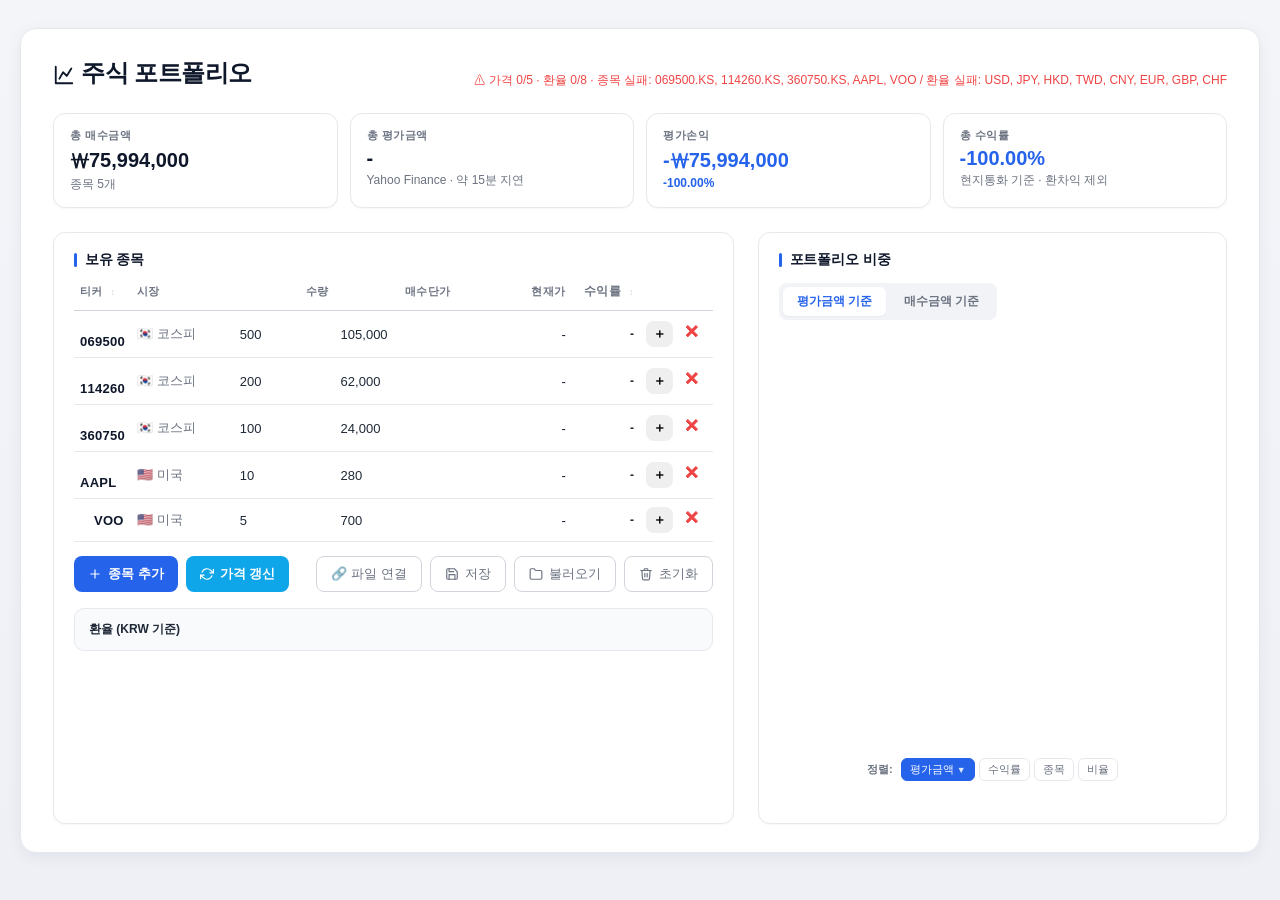
==== commit b50864c7: "feat: 동일 종목 합산 (계좌별 매수내역 보존) 같은 티커+시장 종목을 하나로 합산하고 가중평균 매수단가로 표시. 계좌별 매수내역(lots)은 펼침으로 보존하며 개별 추가/편집" ====
--- a/portfolio.html
+++ b/portfolio.html
@@ -871,6 +871,15 @@
     margin-left: auto;
   }
   .fx-row .fx-unit { color: var(--muted); font-size: 10px; }
+  /* 합산 종목: 펼침 토글 / 계좌 배지 / 매수내역 하위행 */
+  .row-toggle { display:inline-block; width:1em; color:#64748b; font-size:.8em; cursor:pointer; }
+  .lot-badge { display:inline-block; margin-left:6px; padding:1px 6px; font-size:11px; font-weight:700;
+    color:#2563eb; background:#dbeafe; border-radius:9px; vertical-align:middle; }
+  tr.holding-row { cursor:pointer; }
+  tr.lot-row { background:#f8fafc; }
+  tr.lot-row td { color:#475569; font-size:.92em; }
+  .lot-account { color:#334155; font-weight:600; }
+  .modal-field .opt { color:#94a3b8; font-weight:400; font-size:.85em; }
 </style>
 </head>
 <body>
@@ -1212,12 +1221,16 @@
         <select id="m-market"></select>
       </div>
       <div class="modal-field">
+        <label for="m-account">계좌 <span class="opt">(선택)</span></label>
+        <input type="text" id="m-account" placeholder="예: 키움, 신한 (선택)">
+      </div>
+      <div class="modal-field">
         <label for="m-qty">수량</label>
         <input type="number" id="m-qty" min="0" step="any" placeholder="0">
       </div>
       <div class="modal-field">
         <label for="m-buy">매수단가</label>
-        <input type="number" id="m-buy" min="0" step="any" placeholder="0">
+        <input type="number" id="m-buy" min="0" step="any" placeholder="0" oninput="updateModalReturnPreview()">
       </div>
       <div class="modal-field">
         <label>현재가</label>
@@ -1233,7 +1246,7 @@
       </div>
     </div>
     <div class="modal-actions">
-      <button class="btn btn-del-modal" onclick="deleteFromModal()">🗑 삭제</button>
+      <button class="btn btn-del-modal" id="m-del-btn" onclick="deleteFromModal()">🗑 삭제</button>
       <span style="flex:1"></span>
       <button class="btn btn-reset" onclick="closeEditModal()">취소</button>
       <button class="btn btn-add" onclick="saveModal()">저장</button>
@@ -1246,6 +1259,8 @@
 const FX_KEY = 'portfolio_fx_v1';
 
 let FX = { KRW: 1, USD: 1380, EUR: 1480, JPY: 9.2, HKD: 176, CNY: 190, GBP: 1750, CHF: 1530, TWD: 42 };
+// 초기화 시 복원할 기본 환율 — MARKETS의 모든 통화 포함(누락 시 그 통화 평가가 1배로 깨짐)
+const DEFAULT_FX = { KRW: 1, USD: 1380, EUR: 1480, JPY: 9.2, HKD: 176, CNY: 190, GBP: 1750, CHF: 1530, TWD: 42 };
 
 // 서로 명확히 구분되는 색상 (도넛 인접 조각 식별 용이)
 const PALETTE = [
@@ -1302,6 +1317,100 @@
   return { ticker, market, qty: d.qty, buyPrice: d.buyPrice ?? d.price, currentPrice: d.currentPrice ?? d.price };
 }
 
+// innerHTML 주입 전 사용자/외부 입력(티커·회사명·계좌명) 이스케이프 — self-XSS 방지
+function escapeHtml(s) {
+  return String(s == null ? '' : s)
+    .replace(/&/g, '&amp;').replace(/</g, '&lt;').replace(/>/g, '&gt;')
+    .replace(/"/g, '&quot;').replace(/'/g, '&#39;');
+}
+
+// ========== 데이터 모델: holding = {ticker, market, name, currentPrice, lots:[{account,qty,buyPrice}]} ==========
+// 합산 식별 키 — 같은 티커+시장이면 한 종목
+function holdingKey(ticker, market) {
+  return String(ticker || '').trim().toUpperCase() + '|' + (market || 'US');
+}
+
+// lots → 합산수량 / 합산매수원가 / 가중평균 매수단가 (현지통화 기준)
+function aggregateHolding(h) {
+  let totalQty = 0, totalCost = 0;
+  (h.lots || []).forEach(l => {
+    const q = parseFloat(l.qty) || 0, p = parseFloat(l.buyPrice) || 0;
+    totalQty += q;
+    totalCost += q * p;
+  });
+  return { totalQty, totalCost, avgBuyPrice: totalQty > 0 ? totalCost / totalQty : 0 };
+}
+
+// 모든 로드 경로 공통: 구 스키마 변환 + lots 래핑 + 키별 중복 합산
+function normalizeHoldings(rawArray) {
+  if (!Array.isArray(rawArray)) return [];
+  const byKey = new Map();
+  rawArray.forEach(raw => {
+    if (!raw) return;
+    let ticker, market, name, currentPrice, lots;
+    if (Array.isArray(raw.lots)) {
+      // 신 스키마 (이미 lots 보유)
+      const mig = raw.market !== undefined ? raw : migrateHolding(raw);
+      ticker = String(mig.ticker || '').trim().toUpperCase();
+      market = mig.market || 'US';
+      name = raw.name || '';
+      currentPrice = parseFloat(raw.currentPrice) || 0;
+      lots = raw.lots.map(l => ({
+        account: l.account || '',
+        qty: parseFloat(l.qty) || 0,
+        buyPrice: parseFloat(l.buyPrice) || 0
+      }));
+    } else {
+      // 구 평면 스키마 → lot 1개로 래핑
+      const mig = migrateHolding(raw);
+      ticker = String(mig.ticker || '').trim().toUpperCase();
+      market = mig.market || 'US';
+      name = raw.name || '';
+      currentPrice = parseFloat(mig.currentPrice) || 0;
+      lots = [{ account: raw.account || '', qty: parseFloat(mig.qty) || 0, buyPrice: parseFloat(mig.buyPrice) || 0 }];
+    }
+    if (!ticker) return;
+    const key = ticker + '|' + market;
+    if (!byKey.has(key)) byKey.set(key, { ticker, market, name, currentPrice, lots: [] });
+    const tgt = byKey.get(key);
+    tgt.lots.push(...lots);
+    if (!tgt.name && name) tgt.name = name;
+    if (!tgt.currentPrice && currentPrice) tgt.currentPrice = currentPrice;
+  });
+  return Array.from(byKey.values());
+}
+
+// 매수내역 추가/수정 + 자동 합산. ref={key,lotIndex}면 기존 lot 수정, 없으면 신규.
+// 반환: { holding, merged } (merged=기존 종목에 합산됐는지)
+function upsertLot(input, ref) {
+  const ticker = String(input.ticker || '').trim().toUpperCase();
+  const market = input.market || 'US';
+  const lot = {
+    account: String(input.account || '').trim(),
+    qty: parseFloat(input.qty) || 0,
+    buyPrice: parseFloat(input.buyPrice) || 0
+  };
+  const newKey = holdingKey(ticker, market);
+  let prevName = '', prevPrice = 0;
+
+  if (ref && ref.key) {
+    const src = HOLDINGS.find(h => holdingKey(h.ticker, h.market) === ref.key);
+    if (src) {
+      prevName = src.name; prevPrice = src.currentPrice;
+      if (ref.key === newKey) { src.lots[ref.lotIndex] = lot; return { holding: src, merged: false }; }
+      src.lots.splice(ref.lotIndex, 1);
+      if (src.lots.length === 0) { HOLDINGS = HOLDINGS.filter(h => h !== src); expandedKeys.delete(ref.key); }
+      else if (src.lots.length === 1) { expandedKeys.delete(ref.key); }
+    }
+  }
+
+  let target = HOLDINGS.find(h => holdingKey(h.ticker, h.market) === newKey);
+  if (target) { target.lots.push(lot); return { holding: target, merged: true }; }
+  target = { ticker, market, name: prevName || '', currentPrice: prevPrice || 0, lots: [lot] };
+  HOLDINGS.push(target);
+  return { holding: target, merged: false };
+}
+
 // DEFAULTS — 시연용 (+/- 섞이도록)
 const DEFAULTS = [
   { ticker: '069500', market: 'KS', qty: 500, buyPrice: 105000 }, // KODEX 200
@@ -1312,6 +1421,8 @@
 ];
 
 let rowId = 0;
+let HOLDINGS = [];                 // 진실의 원천 (holding 배열)
+const expandedKeys = new Set();    // 펼쳐진 종목 키
 
 function formatPrice(v) {
   const n = parseFloat(v);
@@ -1329,15 +1440,21 @@
 }
 
 // ========== 저장/불러오기 ==========
+// 저장용 직렬화 — 원본 lots 보존(파생 readHoldings를 저장하면 계좌별 내역이 단일 lot으로 붕괴됨)
+function serializeHoldings() {
+  return HOLDINGS.filter(h => h.ticker && (h.lots || []).length).map(h => ({
+    ticker: h.ticker, market: h.market, name: h.name || '', currentPrice: h.currentPrice || 0,
+    lots: h.lots.map(l => ({ account: l.account || '', qty: l.qty, buyPrice: l.buyPrice }))
+  }));
+}
+
 function saveToLocal() {
   try {
-    // 빈 행(ticker 없음)은 저장에서 제외 — 다음 로드 시 잔재로 남지 않게
-    const holdings = readHoldings(true).filter(h => h.ticker);
+    const holdings = serializeHoldings();
     localStorage.setItem(STORAGE_KEY, JSON.stringify(holdings));
     localStorage.setItem(FX_KEY, JSON.stringify(FX));
     const hhmm = new Date().toLocaleTimeString('ko-KR', { hour: '2-digit', minute: '2-digit' });
     if (!fileHandle) showSaveStatus('✓ 저장됨 · ' + hhmm);
-    // 파일에 연결된 상태면 디바운스 후 핸들에도 자동 저장
     scheduleAutoSave();
   } catch (e) {
     showSaveStatus('⚠ 저장 실패: ' + e.message, true);
@@ -1353,7 +1470,7 @@
     if (raw) {
       const data = JSON.parse(raw);
       if (Array.isArray(data) && data.length > 0) {
-        data.forEach(d => addRow(d));
+        HOLDINGS = normalizeHoldings(data);
         return true;
       }
     }
@@ -1369,7 +1486,7 @@
 
 function saveAndDraw() {
   saveToLocal();
-  drawChart();
+  renderTable();
 }
 
 // ========== 파일 동기화 ==========
@@ -1476,7 +1593,7 @@
   try {
     const perm = await ensurePerm(fileHandle, 'readwrite');
     if (perm !== 'granted') return false;
-    const holdings = readHoldings(true).filter(h => h.ticker);
+    const holdings = serializeHoldings();
     const data = { holdings, fx: FX, savedAt: new Date().toISOString() };
     const writable = await fileHandle.createWritable();
     await writable.write(JSON.stringify(data, null, 2));
@@ -1572,7 +1689,7 @@
     if (ok) return;
   }
   // Fallback: 다운로드 폴더로
-  const holdings = readHoldings(true).filter(h => h.ticker);
+  const holdings = serializeHoldings();
   const data = { holdings, fx: FX, savedAt: new Date().toISOString() };
   const blob = new Blob([JSON.stringify(data, null, 2)], { type: 'application/json' });
   const url = URL.createObjectURL(blob);
@@ -1594,9 +1711,8 @@
       const holdings = data.holdings || data;
       if (!Array.isArray(holdings)) throw new Error('잘못된 형식');
 
-      document.getElementById('holdings-body').innerHTML = '';
-      rowId = 0;
-      holdings.forEach(d => addRow(d));
+      HOLDINGS = normalizeHoldings(holdings);
+      expandedKeys.clear();
       if (data.fx) { FX = { ...FX, ...data.fx }; renderFxInputs(); }
       saveAndDraw();
       alert('✓ 불러오기 완료: ' + holdings.length + '개 종목');
@@ -1612,197 +1728,106 @@
   if (!confirm('저장된 데이터를 모두 지우고 기본 예시로 되돌립니다. 계속할까요?')) return;
   localStorage.removeItem(STORAGE_KEY);
   localStorage.removeItem(FX_KEY);
-  document.getElementById('holdings-body').innerHTML = '';
-  rowId = 0;
-  FX = { KRW: 1, USD: 1380, EUR: 1480, JPY: 9.2, HKD: 176, CNY: 190 };
+  expandedKeys.clear();
+  FX = { ...DEFAULT_FX };
   renderFxInputs();
-  DEFAULTS.forEach(d => addRow(d));
+  HOLDINGS = normalizeHoldings(DEFAULTS);
   saveAndDraw();
 }
 
-// ========== 행 추가/삭제 ==========
-function addRow(rawData = {}, opts = {}) {
-  const data = migrateHolding(rawData);
-  rowId++;
-  const id = rowId;
-  const tbody = document.getElementById('holdings-body');
-  const tr = document.createElement('tr');
-  tr.id = 'row-' + id;
-  if (opts.editing) tr.classList.add('editing');
-
-  // row에 직접 보관: name(회사명), 비교용 ticker (사용자가 바꾸면 name 클리어)
-  tr.dataset.name = data.name || '';
-  tr.dataset.ticker = (data.ticker || '').toUpperCase();
-
-  const buyPrice = data.buyPrice ?? '';
-  const currentPrice = data.currentPrice ?? '';
-  const market = data.market || 'US';
-  const marketInfo = getMarket(market);
-  const marketOptions = MARKETS.map(m =>
-    `<option value="${m.code}" ${m.code===market?'selected':''} title="${m.long}">${m.flag} ${m.short}</option>`
+// ========== 편집 모달 ==========
+let modalCtx = null; // { mode:'new'|'addLot'|'editLot', key, lotIndex }
+
+function openLotModal(mode, key, lotIndex) {
+  modalCtx = { mode, key: key || null, lotIndex: (lotIndex == null ? null : lotIndex) };
+  let curMarket = 'US', ticker = '', account = '', qty = '', buy = '', name = '', curPrice = 0;
+  if (key) {
+    const h = HOLDINGS.find(x => holdingKey(x.ticker, x.market) === key);
+    if (h) {
+      curMarket = h.market; ticker = h.ticker; name = h.name; curPrice = h.currentPrice;
+      if (mode === 'editLot' && h.lots[lotIndex]) {
+        account = h.lots[lotIndex].account; qty = h.lots[lotIndex].qty; buy = h.lots[lotIndex].buyPrice;
+      }
+    }
+  }
+  document.getElementById('m-market').innerHTML = MARKETS.map(m =>
+    `<option value="${m.code}" ${m.code === curMarket ? 'selected' : ''} title="${m.long}">${m.flag} ${m.short}</option>`
   ).join('');
-  const tickerEmpty = !data.ticker;
-  const qtyEmpty = !data.qty;
-  const buyEmpty = !buyPrice;
-  tr.innerHTML = `
-    <td data-label="티커">
-      <span class="cell-display ticker-display ${tickerEmpty?'empty':''}">${data.ticker || '(미입력)'}</span>
-      <span class="cell-display ticker-name">${formatTickerName(data.name)}</span>
-      <input class="cell-edit ticker-input" type="text" value="${data.ticker || ''}" placeholder="AAPL · 069500 · BESI" title="시장 코드 제외한 본체만 입력" oninput="saveToLocal(); syncDisplay(${id});">
-    </td>
-    <td data-label="시장">
-      <span class="cell-display market-display">${marketInfo.flag} ${marketInfo.short}</span>
-      <select class="cell-edit market-select" onchange="syncDisplay(${id}); saveAndDraw();">${marketOptions}</select>
-    </td>
-    <td data-label="수량">
-      <span class="cell-display qty-display ${qtyEmpty?'empty':''}">${data.qty ? Number(data.qty).toLocaleString('ko-KR') : '-'}</span>
-      <input class="cell-edit qty-input" type="number" value="${data.qty || ''}" min="0" step="any" placeholder="0" oninput="saveToLocal(); syncDisplay(${id});" onchange="drawChart()">
-    </td>
-    <td data-label="매수가">
-      <span class="cell-display buy-display ${buyEmpty?'empty':''}">${formatPrice(buyPrice)}</span>
-      <input class="cell-edit buy-input" type="number" value="${buyPrice}" min="0" step="any" placeholder="0" oninput="saveToLocal(); syncDisplay(${id});" onchange="drawChart()">
-    </td>
-    <td class="current-price stale" data-label="현재가" data-price="${currentPrice || ''}">${formatPrice(currentPrice)}</td>
-    <td class="return-cell" data-label="수익률" id="return-${id}">-</td>
-    <td class="actions-cell" data-label="">
-      <button class="btn btn-edit" onclick="event.stopPropagation(); openEditModal(${id})" title="편집">✎</button>
-      <button class="btn btn-del" onclick="event.stopPropagation(); removeRow(${id})" title="삭제">✕</button>
-    </td>
-  `;
-  tbody.appendChild(tr);
-  if (opts.editing) {
-    // 다음 tick에 focus (DOM append 직후 focus 충돌 방지)
-    setTimeout(() => tr.querySelector('.ticker-input')?.focus(), 0);
-  }
-}
-
-function syncDisplay(id) {
-  const row = document.getElementById('row-' + id);
-  if (!row) return;
-  const ticker = row.querySelector('.ticker-input').value.trim().toUpperCase();
-  const market = row.querySelector('.market-select').value;
-  const qtyVal = row.querySelector('.qty-input').value;
-  const buyVal = row.querySelector('.buy-input').value;
-  const qty = parseFloat(qtyVal) || 0;
-  const buy = parseFloat(buyVal) || 0;
-  const mi = getMarket(market);
-
-  // 티커 변경되면 옛 회사명은 무효 — 클리어. 다음 가격 갱신 때 새 이름 받음.
-  if (ticker !== row.dataset.ticker) {
-    row.dataset.ticker = ticker;
-    row.dataset.name = '';
-    row.querySelector('.ticker-name').textContent = '';
-  }
-
-  const td = row.querySelector('.ticker-display');
-  td.textContent = ticker || '(미입력)';
-  td.classList.toggle('empty', !ticker);
-
-  row.querySelector('.market-display').textContent = `${mi.flag} ${mi.short}`;
-
-  const qd = row.querySelector('.qty-display');
-  qd.textContent = qty > 0 ? qty.toLocaleString('ko-KR') : '-';
-  qd.classList.toggle('empty', !qty);
-
-  const bd = row.querySelector('.buy-display');
-  bd.textContent = formatPrice(buy);
-  bd.classList.toggle('empty', !buy);
-}
-
-// ========== 편집 모달 ==========
-let modalRowId = null;
-let modalIsNew = false; // true면 + 종목 추가로 막 만들어진 행 — 취소 시 행 자체 제거
-
-function openEditModal(id, isNew = false) {
-  const row = document.getElementById('row-' + id);
-  if (!row) return;
-  modalRowId = id;
-  modalIsNew = isNew;
-
-  // 시장 select 옵션 재생성 (MARKETS 의존)
-  const currentMarket = row.querySelector('.market-select').value || 'US';
-  document.getElementById('m-market').innerHTML = MARKETS.map(m =>
-    `<option value="${m.code}" ${m.code===currentMarket?'selected':''} title="${m.long}">${m.flag} ${m.short}</option>`
-  ).join('');
-
-  // 행 값 → 모달로 복사
-  document.getElementById('m-ticker').value = row.querySelector('.ticker-input').value;
-  document.getElementById('m-qty').value = row.querySelector('.qty-input').value;
-  document.getElementById('m-buy').value = row.querySelector('.buy-input').value;
-
-  // 현재가·수익률·회사명은 읽기 전용
-  const priceCell = row.querySelector('.current-price');
-  const buyVal = parseFloat(row.querySelector('.buy-input').value) || 0;
-  const curVal = parseFloat(priceCell?.dataset.price) || 0;
-  const curStr = curVal > 0
-    ? curVal.toLocaleString('ko-KR', {maximumFractionDigits: 2}) + ' ' + getMarket(currentMarket).currency
-    : '-';
-  document.getElementById('m-current').textContent = curStr;
-
-  const retEl = document.getElementById('m-return');
-  if (buyVal > 0 && curVal > 0) {
-    const pct = ((curVal - buyVal) / buyVal) * 100;
-    retEl.textContent = (pct >= 0 ? '+' : '') + pct.toFixed(2) + '%';
-    retEl.style.color = pct >= 0 ? 'var(--up)' : 'var(--down)';
-  } else {
-    retEl.textContent = '-';
-    retEl.style.color = '';
-  }
-
-  document.getElementById('m-name').textContent = row.dataset.name || '-';
+  document.getElementById('m-ticker').value = ticker;
+  document.getElementById('m-account').value = account;
+  document.getElementById('m-qty').value = qty;
+  document.getElementById('m-buy').value = buy;
+
+  const lock = (mode === 'addLot');
+  document.getElementById('m-ticker').disabled = lock;
+  document.getElementById('m-market').disabled = lock;
+  document.getElementById('modal-title').textContent =
+    mode === 'new' ? '종목 추가' : (mode === 'addLot' ? `${ticker} 매수내역 추가` : '매수내역 편집');
+
+  const mi = getMarket(curMarket);
+  document.getElementById('m-current').textContent =
+    curPrice > 0 ? curPrice.toLocaleString('ko-KR', { maximumFractionDigits: 2 }) + ' ' + mi.currency : '-';
+  document.getElementById('m-name').textContent = name || '-';
+  updateModalReturnPreview();
+  document.getElementById('m-del-btn').hidden = (mode === 'new' || mode === 'addLot');
   document.getElementById('edit-modal').hidden = false;
-  setTimeout(() => document.getElementById('m-ticker').focus(), 50);
-}
-
-function closeEditModal() {
-  // 새 행으로 추가된 후 ticker가 비어있으면 행 자체를 제거 (취소·backdrop·ESC 모두 동일)
-  if (modalIsNew && modalRowId) {
-    const row = document.getElementById('row-' + modalRowId);
-    const tickerInput = row?.querySelector('.ticker-input');
-    if (row && (!tickerInput || !tickerInput.value.trim())) {
-      row.remove();
-      saveAndDraw();
-    }
-  }
-  document.getElementById('edit-modal').hidden = true;
-  modalRowId = null;
-  modalIsNew = false;
+  setTimeout(() => document.getElementById(lock ? 'm-account' : 'm-ticker').focus(), 50);
+}
+
+function updateModalReturnPreview() {
+  const buy = parseFloat(document.getElementById('m-buy').value) || 0;
+  let cur = 0;
+  if (modalCtx && modalCtx.key) {
+    const h = HOLDINGS.find(x => holdingKey(x.ticker, x.market) === modalCtx.key);
+    cur = h ? (parseFloat(h.currentPrice) || 0) : 0;
+  }
+  const el = document.getElementById('m-return');
+  if (buy > 0 && cur > 0) {
+    const pct = ((cur - buy) / buy) * 100;
+    el.textContent = (pct >= 0 ? '+' : '') + pct.toFixed(2) + '%';
+    el.style.color = pct >= 0 ? 'var(--up)' : 'var(--down)';
+  } else { el.textContent = '-'; el.style.color = ''; }
 }
 
 function saveModal() {
-  if (!modalRowId) return closeEditModal();
-  const row = document.getElementById('row-' + modalRowId);
-  if (!row) return closeEditModal();
-  // 저장 전 ticker 검증 — 비어있으면 거부 (빈 행 추가 방지)
+  if (!modalCtx) return closeEditModal();
   const ticker = document.getElementById('m-ticker').value.trim().toUpperCase();
-  if (!ticker) {
-    alert('티커를 입력해주세요.');
-    document.getElementById('m-ticker').focus();
-    return;
-  }
-  // 모달 값 → 행 input/select에 다시 set
-  row.querySelector('.ticker-input').value = ticker;
-  row.querySelector('.market-select').value = document.getElementById('m-market').value;
-  row.querySelector('.qty-input').value = document.getElementById('m-qty').value;
-  row.querySelector('.buy-input').value = document.getElementById('m-buy').value;
-  syncDisplay(modalRowId);
-  modalIsNew = false; // 저장됐으니 더 이상 "취소 시 제거 대상" 아님
+  const market = document.getElementById('m-market').value;
+  const account = document.getElementById('m-account').value.trim();
+  const qty = document.getElementById('m-qty').value;
+  const buy = document.getElementById('m-buy').value;
+  if (!ticker) { alert('티커를 입력해주세요.'); document.getElementById('m-ticker').focus(); return; }
+
+  const ref = (modalCtx.mode === 'editLot') ? { key: modalCtx.key, lotIndex: modalCtx.lotIndex } : null;
+  const existedBefore = !!HOLDINGS.find(h => holdingKey(h.ticker, h.market) === holdingKey(ticker, market));
+  const wasNew = (modalCtx.mode === 'new');
+  const { holding, merged } = upsertLot({ ticker, market, account, qty, buyPrice: buy }, ref);
+  const k = holdingKey(holding.ticker, holding.market);
+  if (holding.lots.length > 1) expandedKeys.add(k); else expandedKeys.delete(k);
+
   closeEditModal();
   saveAndDraw();
+  if (merged && (wasNew ? existedBefore : true)) {
+    showSaveStatus(`✓ 기존 ${holding.name || holding.ticker}에 합산됨`);
+  }
+  if ((parseFloat(holding.currentPrice) || 0) <= 0 && !IS_FILE_PROTOCOL) refreshPrices();
+}
+
+function closeEditModal() {
+  document.getElementById('edit-modal').hidden = true;
+  document.getElementById('m-ticker').disabled = false;
+  document.getElementById('m-market').disabled = false;
+  modalCtx = null;
 }
 
 function deleteFromModal() {
-  if (!modalRowId) return closeEditModal();
-  if (!confirm('이 종목을 삭제할까요?')) return;
-  const id = modalRowId;
-  closeEditModal();
-  removeRow(id);
-}
-
-function addRowAndOpenModal() {
-  addRow({}, {});
-  openEditModal(rowId, true); // 새 행 — 모달 취소 시 자동 제거 대상
-}
+  if (!modalCtx) return closeEditModal();
+  if (modalCtx.mode === 'editLot') {
+    const c = modalCtx; closeEditModal(); deleteLot(c.key, c.lotIndex);
+  } else { closeEditModal(); }
+}
+
+function addRowAndOpenModal() { openLotModal('new'); }
 
 // ESC로 모달 닫기
 document.addEventListener('keydown', (e) => {
@@ -1811,13 +1836,46 @@
   }
 });
 
-// 하위 호환: 옛 startEdit/endEdit 호출도 모달로 라우팅
-function startEdit(id) { openEditModal(id); }
-function endEdit(id) { closeEditModal(); }
-
-function removeRow(id) {
-  const row = document.getElementById('row-' + id);
-  if (row) { row.remove(); saveAndDraw(); }
+// 표 위임 클릭 핸들러 (행/버튼 구분)
+document.addEventListener('DOMContentLoaded', () => {
+  const tbody = document.getElementById('holdings-body');
+  if (!tbody) return;
+  tbody.addEventListener('click', (e) => {
+    const holdingRow = e.target.closest('tr.holding-row');
+    const lotRow = e.target.closest('tr.lot-row');
+    if (e.target.closest('.btn-add-lot') && holdingRow) { e.stopPropagation(); openLotModal('addLot', holdingRow.dataset.key); return; }
+    if (e.target.closest('.btn-del') && holdingRow) { e.stopPropagation(); deleteHolding(holdingRow.dataset.key); return; }
+    if (e.target.closest('.btn-edit-lot')) { e.stopPropagation(); openLotModal('editLot', lotRow.dataset.key, parseInt(lotRow.dataset.lot, 10)); return; }
+    if (e.target.closest('.btn-del-lot')) { e.stopPropagation(); deleteLot(lotRow.dataset.key, parseInt(lotRow.dataset.lot, 10)); return; }
+    if (lotRow) { openLotModal('editLot', lotRow.dataset.key, parseInt(lotRow.dataset.lot, 10)); return; }
+    if (holdingRow) {
+      const h = HOLDINGS.find(x => holdingKey(x.ticker, x.market) === holdingRow.dataset.key);
+      if (h && h.lots.length > 1) toggleExpand(holdingRow.dataset.key);
+      else openLotModal('editLot', holdingRow.dataset.key, 0);
+    }
+  });
+});
+
+function toggleExpand(key) {
+  if (expandedKeys.has(key)) expandedKeys.delete(key); else expandedKeys.add(key);
+  renderTable();
+}
+function deleteHolding(key) {
+  const h = HOLDINGS.find(x => holdingKey(x.ticker, x.market) === key);
+  if (!h) return;
+  if (!confirm(`${h.ticker} 종목 전체(${h.lots.length}개 내역)를 삭제할까요?`)) return;
+  HOLDINGS = HOLDINGS.filter(x => x !== h);
+  expandedKeys.delete(key);
+  saveAndDraw();
+}
+function deleteLot(key, idx) {
+  const h = HOLDINGS.find(x => holdingKey(x.ticker, x.market) === key);
+  if (!h) return;
+  if (!confirm('이 매수내역을 삭제할까요?')) return;
+  h.lots.splice(idx, 1);
+  if (h.lots.length === 0) { HOLDINGS = HOLDINGS.filter(x => x !== h); expandedKeys.delete(key); }
+  else if (h.lots.length === 1) { expandedKeys.delete(key); }
+  saveAndDraw();
 }
 
 // ========== 환율 표시 (읽기 전용, Yahoo Finance 자동 갱신) ==========
@@ -1836,74 +1894,114 @@
 }
 
 // ========== 데이터 읽기 ==========
+// HOLDINGS에서 파생 집계 배열 생성 (차트/KPI/정렬/저장이 소비하는 형태 유지)
 function readHoldings(includeEmpty = false) {
-  const rows = document.querySelectorAll('#holdings-body tr');
-  const holdings = [];
-  rows.forEach(r => {
-    // 영문 티커는 대문자로 정규화 (한글·숫자에는 영향 없음)
-    const tickerBase = r.querySelector('.ticker-input').value.trim().toUpperCase();
-    const marketCode = r.querySelector('.market-select').value;
-    const qty = parseFloat(r.querySelector('.qty-input').value) || 0;
-    const buyPrice = parseFloat(r.querySelector('.buy-input').value) || 0;
-    const priceCell = r.querySelector('.current-price');
-    const currentPrice = parseFloat(priceCell?.dataset.price) || 0;
-    const marketInfo = getMarket(marketCode);
-    const currency = marketInfo.currency;
-    const tickerFull = tickerBase ? tickerBase + marketInfo.suffix : '';
-    const ok = tickerBase && qty > 0 && (currentPrice > 0 || buyPrice > 0);
-    if (includeEmpty || ok) {
-      const fx = FX[currency] || 1;
-      const buyKRW = qty * buyPrice * fx;
-      const valueKRW = qty * currentPrice * fx;
-      // 수익률은 현지통화 기준 (환차익 제외)
-      const returnPct = (buyPrice > 0 && currentPrice > 0)
-        ? (currentPrice - buyPrice) / buyPrice
-        : null;
-      const name = r.dataset.name || '';
-      holdings.push({
-        ticker: tickerBase, market: marketCode, tickerFull, name,
-        currency, qty, buyPrice, currentPrice,
-        buyKRW, valueKRW, returnPct, rowId: r.id
-      });
-    }
-  });
-  return holdings;
+  return HOLDINGS.map(h => {
+    const mi = getMarket(h.market);
+    const currency = mi.currency;
+    const { totalQty, totalCost, avgBuyPrice } = aggregateHolding(h);
+    const currentPrice = parseFloat(h.currentPrice) || 0;
+    const fx = FX[currency] || 1;
+    const buyKRW = totalCost * fx;
+    const valueKRW = totalQty * currentPrice * fx;
+    const returnPct = (avgBuyPrice > 0 && currentPrice > 0)
+      ? (currentPrice - avgBuyPrice) / avgBuyPrice
+      : null;
+    const tickerFull = h.ticker ? h.ticker + mi.suffix : '';
+    return {
+      ticker: h.ticker, market: h.market, tickerFull, name: h.name || '',
+      currency, qty: totalQty, buyPrice: avgBuyPrice, currentPrice,
+      buyKRW, valueKRW, returnPct, lots: h.lots, key: holdingKey(h.ticker, h.market)
+    };
+  }).filter(h => includeEmpty || (h.ticker && h.qty > 0 && (h.currentPrice > 0 || h.buyPrice > 0)));
 }
 
 // ========== 정렬 상태 ==========
 let tableSort = { key: null, dir: 'asc' }; // 표 정렬 (티커/수익률)
 let legendSort = { key: 'amount', dir: 'desc' }; // 레전드 정렬 (기본: 평가금액 큰 순)
 
-function rowSortValue(row, key) {
-  if (key === 'ticker') return (row.querySelector('.ticker-input').value || '').toUpperCase();
-  if (key === 'returnPct') {
-    const buy = parseFloat(row.querySelector('.buy-input').value) || 0;
-    const cur = parseFloat(row.querySelector('.current-price')?.dataset.price) || 0;
-    if (buy <= 0 || cur <= 0) return -Infinity; // 미입력은 항상 끝
-    return (cur - buy) / buy;
-  }
+function holdingSortValue(h, key) {
+  if (key === 'ticker') return (h.tickerFull || h.ticker || '').toUpperCase();
+  if (key === 'returnPct') return h.returnPct == null ? -Infinity : h.returnPct;
   return 0;
 }
 
 function applyTableSort() {
-  // 정렬 인디케이터 갱신
   document.querySelectorAll('th.sortable').forEach(th => {
     th.classList.remove('sort-asc', 'sort-desc');
     if (th.dataset.sort === tableSort.key) {
       th.classList.add(tableSort.dir === 'asc' ? 'sort-asc' : 'sort-desc');
     }
   });
-  if (!tableSort.key) return;
+  renderTable();
+}
+
+// HOLDINGS → 표 렌더 (요약행 + 펼침 시 계좌 하위행). 정렬·차트도 여기서 트리거.
+function renderTable() {
   const tbody = document.getElementById('holdings-body');
-  const rows = Array.from(tbody.querySelectorAll('tr'));
-  rows.sort((a, b) => {
-    const va = rowSortValue(a, tableSort.key);
-    const vb = rowSortValue(b, tableSort.key);
-    if (typeof va === 'string') return va.localeCompare(vb, 'ko');
-    return va - vb;
+  if (!tbody) return;
+  tbody.innerHTML = '';
+  let rows = readHoldings(true).filter(h => h.ticker);
+  if (tableSort.key) {
+    rows.sort((a, b) => {
+      const va = holdingSortValue(a, tableSort.key), vb = holdingSortValue(b, tableSort.key);
+      const cmp = (typeof va === 'string') ? va.localeCompare(vb, 'ko') : (va - vb);
+      return tableSort.dir === 'desc' ? -cmp : cmp;
+    });
+  }
+  rows.forEach(h => {
+    const mi = getMarket(h.market);
+    const multi = h.lots.length > 1;
+    const expanded = expandedKeys.has(h.key);
+    const retCls = h.returnPct == null ? '' : (h.returnPct >= 0 ? 'up' : 'down');
+    const retTxt = h.returnPct != null ? `${h.returnPct >= 0 ? '+' : ''}${(h.returnPct * 100).toFixed(2)}%` : '-';
+
+    const tr = document.createElement('tr');
+    tr.className = 'holding-row';
+    tr.dataset.key = h.key;
+    tr.innerHTML = `
+      <td data-label="티커">
+        <span class="row-toggle">${multi ? (expanded ? '▾' : '▸') : ''}</span>
+        <span class="ticker-display">${escapeHtml(h.ticker)}</span>
+        ${multi ? `<span class="lot-badge">${h.lots.length}계좌</span>` : ''}
+        <span class="ticker-name">${escapeHtml(formatTickerName(h.name))}</span>
+      </td>
+      <td data-label="시장"><span class="market-display">${mi.flag} ${mi.short}</span></td>
+      <td data-label="수량">${h.qty > 0 ? h.qty.toLocaleString('ko-KR') : '-'}</td>
+      <td data-label="매수가">${formatPrice(h.buyPrice)}</td>
+      <td class="current-price" data-label="현재가">${formatPrice(h.currentPrice)}</td>
+      <td class="return-cell ${retCls}" data-label="수익률">${retTxt}</td>
+      <td class="actions-cell" data-label="">
+        <button class="btn btn-add-lot" title="매수내역 추가">＋</button>
+        <button class="btn btn-del" title="종목 삭제">✕</button>
+      </td>`;
+    tbody.appendChild(tr);
+
+    if (multi && expanded) {
+      h.lots.forEach((l, idx) => {
+        const lq = parseFloat(l.qty) || 0, lp = parseFloat(l.buyPrice) || 0;
+        const lpct = (lp > 0 && h.currentPrice > 0) ? (h.currentPrice - lp) / lp : null;
+        const lcls = lpct == null ? '' : (lpct >= 0 ? 'up' : 'down');
+        const ltxt = lpct != null ? `${lpct >= 0 ? '+' : ''}${(lpct * 100).toFixed(2)}%` : '-';
+        const lr = document.createElement('tr');
+        lr.className = 'lot-row';
+        lr.dataset.key = h.key; lr.dataset.lot = idx;
+        lr.innerHTML = `
+          <td data-label="계좌"><span class="lot-account">└ ${escapeHtml(l.account || ('내역 ' + (idx + 1)))}</span></td>
+          <td data-label="시장"></td>
+          <td data-label="수량">${lq > 0 ? lq.toLocaleString('ko-KR') : '-'}</td>
+          <td data-label="매수가">${formatPrice(lp)}</td>
+          <td data-label="현재가"></td>
+          <td class="return-cell ${lcls}" data-label="수익률">${ltxt}</td>
+          <td class="actions-cell" data-label="">
+            <button class="btn btn-edit-lot" title="이 내역 편집">✎</button>
+            <button class="btn btn-del-lot" title="이 내역 삭제">✕</button>
+          </td>`;
+        tbody.appendChild(lr);
+      });
+    }
   });
-  if (tableSort.dir === 'desc') rows.reverse();
-  rows.forEach(r => tbody.appendChild(r)); // 순서 재배치 (DOM 그대로, 값 유지)
+  drawChart();
 }
 
 function toggleTableSort(key) {
@@ -1979,25 +2077,6 @@
 }
 
 // ========== 행별 수익률 표시 ==========
-function updateReturns() {
-  document.querySelectorAll('#holdings-body tr').forEach(r => {
-    const buy = parseFloat(r.querySelector('.buy-input').value) || 0;
-    const priceCell = r.querySelector('.current-price');
-    const cur = parseFloat(priceCell?.dataset.price) || 0;
-    const cell = r.querySelector('.return-cell');
-    if (!cell) return;
-    if (buy > 0 && cur > 0) {
-      const pct = ((cur - buy) / buy) * 100;
-      cell.textContent = (pct >= 0 ? '+' : '') + pct.toFixed(2) + '%';
-      cell.classList.toggle('up', pct >= 0);
-      cell.classList.toggle('down', pct < 0);
-    } else {
-      cell.textContent = '-';
-      cell.classList.remove('up', 'down');
-    }
-  });
-}
-
 // ========== KPI 카드 업데이트 ==========
 function fmtKRW(v) {
   return '₩' + Math.round(v).toLocaleString('ko-KR');
@@ -2036,7 +2115,6 @@
 
 // ========== 차트 그리기 ==========
 function drawChart() {
-  updateReturns();
   const all = readHoldings();
   updateKPIs(all);
   // 기준에 따라 비중 계산용 금액 키 선택
@@ -2150,7 +2228,7 @@
     const mInfo = getMarket(h.market);
     item.innerHTML = `
       <div class="legend-color" style="background:${color}"></div>
-      <div class="legend-name">${h.tickerFull || h.ticker}</div>
+      <div class="legend-name">${escapeHtml(h.tickerFull || h.ticker)}</div>
       <div class="legend-market">${mInfo.flag} ${mInfo.short} · ${h.currency}</div>
       <div class="legend-return ${retCls}">${retText}</div>
       <div class="legend-amt">₩${h[amountKey].toLocaleString('ko-KR',{maximumFractionDigits:0})}</div>
@@ -2195,8 +2273,8 @@
   const curStr = h.currentPrice ? h.currentPrice.toLocaleString('ko-KR', {maximumFractionDigits: 2}) : '-';
   const buyStr = h.buyPrice ? h.buyPrice.toLocaleString('ko-KR', {maximumFractionDigits: 2}) : '-';
   tt.innerHTML = `
-    <div class="tt-ticker"><span style="display:inline-block;width:8px;height:8px;background:${color};border-radius:2px;margin-right:6px;"></span>${h.tickerFull || h.ticker}</div>
-    <div class="tt-name">${h.name || ''} · ${mInfo.flag} ${mInfo.short}</div>
+    <div class="tt-ticker"><span style="display:inline-block;width:8px;height:8px;background:${color};border-radius:2px;margin-right:6px;"></span>${escapeHtml(h.tickerFull || h.ticker)}</div>
+    <div class="tt-name">${escapeHtml(h.name || '')} · ${mInfo.flag} ${mInfo.short}</div>
     <div class="tt-row"><span class="tt-label">평가금액</span><span class="tt-val">₩${Math.round(h.valueKRW).toLocaleString('ko-KR')}</span></div>
     <div class="tt-row"><span class="tt-label">비중</span><span class="tt-val">${(pct*100).toFixed(2)}%</span></div>
     <div class="tt-row"><span class="tt-label">수익률</span><span class="tt-val">${retHtml}</span></div>
@@ -2237,27 +2315,12 @@
   }
 });
 
-// 모바일: 표 행 탭 = 편집 모달 오픈 (액션 ✎ 버튼 대체)
-document.addEventListener('click', (e) => {
-  if (!matchMedia('(max-width: 600px)').matches) return;
-  const tbody = document.getElementById('holdings-body');
-  if (!tbody || !tbody.contains(e.target)) return;
-  if (e.target.closest('input, select, button')) return;
-  const tr = e.target.closest('tr');
-  if (!tr) return;
-  const id = tr.id.replace('row-', '');
-  if (id) openEditModal(parseInt(id, 10));
-});
-
 // 화면 회전·리사이즈 시 모바일/데스크탑 전환되면 회사명 표시 재계산
 let _resizeT;
 window.addEventListener('resize', () => {
   clearTimeout(_resizeT);
   _resizeT = setTimeout(() => {
-    document.querySelectorAll('#holdings-body tr').forEach(row => {
-      const nameEl = row.querySelector('.ticker-name');
-      if (nameEl) nameEl.textContent = formatTickerName(row.dataset.name || '');
-    });
+    renderTable();
   }, 150);
 });
 
@@ -2332,14 +2395,10 @@
     return;
   }
   const btn = document.getElementById('btn-refresh');
-  const rows = Array.from(document.querySelectorAll('#holdings-body tr'));
-  // 각 행에서 base ticker + 시장 접미사 합성
-  const rowSymbols = rows.map(r => {
-    const base = r.querySelector('.ticker-input').value.trim().toUpperCase();
-    const market = r.querySelector('.market-select').value;
-    return { row: r, base, full: base ? base + getMarket(market).suffix : '' };
-  });
-  const symbols = rowSymbols.filter(rs => rs.full).map(rs => rs.full);
+  const held = HOLDINGS.filter(h => h.ticker);
+  const symbolToHolding = {};
+  held.forEach(h => { symbolToHolding[h.ticker + getMarket(h.market).suffix] = h; });
+  const symbols = Object.keys(symbolToHolding);
   if (symbols.length === 0) {
     showSaveStatus('갱신할 종목이 없습니다', true);
     return;
@@ -2389,23 +2448,11 @@
     }
   });
 
-  // 각 행의 현재가 셀(dataset.price + 표시 텍스트) + 회사명 갱신
-  rowSymbols.forEach(({row, full}) => {
-    const cell = row.querySelector('.current-price');
-    if (!cell) return;
-    if (full && priceMap[full] != null) {
-      cell.dataset.price = String(priceMap[full]);
-      cell.textContent = formatPrice(priceMap[full]);
-      cell.classList.remove('stale');
-    } else if (full) {
-      cell.classList.add('stale');
-    }
-    // 회사명 갱신 (priceMap 성공 시에만). dataset엔 원본, 표시는 모바일 12자 cut
-    if (full && nameMap[full]) {
-      row.dataset.name = nameMap[full];
-      const nameEl = row.querySelector('.ticker-name');
-      if (nameEl) nameEl.textContent = formatTickerName(nameMap[full]);
-    }
+  // 각 holding의 currentPrice / name 갱신
+  Object.keys(symbolToHolding).forEach(full => {
+    const h = symbolToHolding[full];
+    if (priceMap[full] != null) h.currentPrice = priceMap[full];
+    if (nameMap[full]) h.name = nameMap[full];
   });
 
   // 환율 결과 반영 — 성공한 통화만 FX 객체 갱신
@@ -2591,7 +2638,7 @@
   if (handleData) {
     const holdings = handleData.holdings || handleData;
     if (Array.isArray(holdings) && holdings.length > 0) {
-      holdings.forEach(d => addRow(d));
+      HOLDINGS = normalizeHoldings(holdings);
       if (handleData.fx) FX = { ...FX, ...handleData.fx };
       source = 'handle';
     }
@@ -2603,7 +2650,7 @@
     if (fileData) {
       const holdings = fileData.holdings || fileData;
       if (Array.isArray(holdings) && holdings.length > 0) {
-        holdings.forEach(d => addRow(d));
+        HOLDINGS = normalizeHoldings(holdings);
         if (fileData.fx) FX = { ...FX, ...fileData.fx };
         source = 'file';
       }
@@ -2617,7 +2664,7 @@
 
   // 4순위) 기본 예시
   if (!source) {
-    DEFAULTS.forEach(d => addRow(d));
+    HOLDINGS = normalizeHoldings(DEFAULTS);
     source = 'default';
   }
 
@@ -2625,6 +2672,7 @@
   renderLegendSortUI();
   setChartBasis(chartBasis);
   updateFileButtons();
+  renderTable();
 
   if (source === 'handle') {
     showSaveStatus(`🔗 ${fileHandle.name} 와 동기화 중 — 변경 시 자동 저장`);
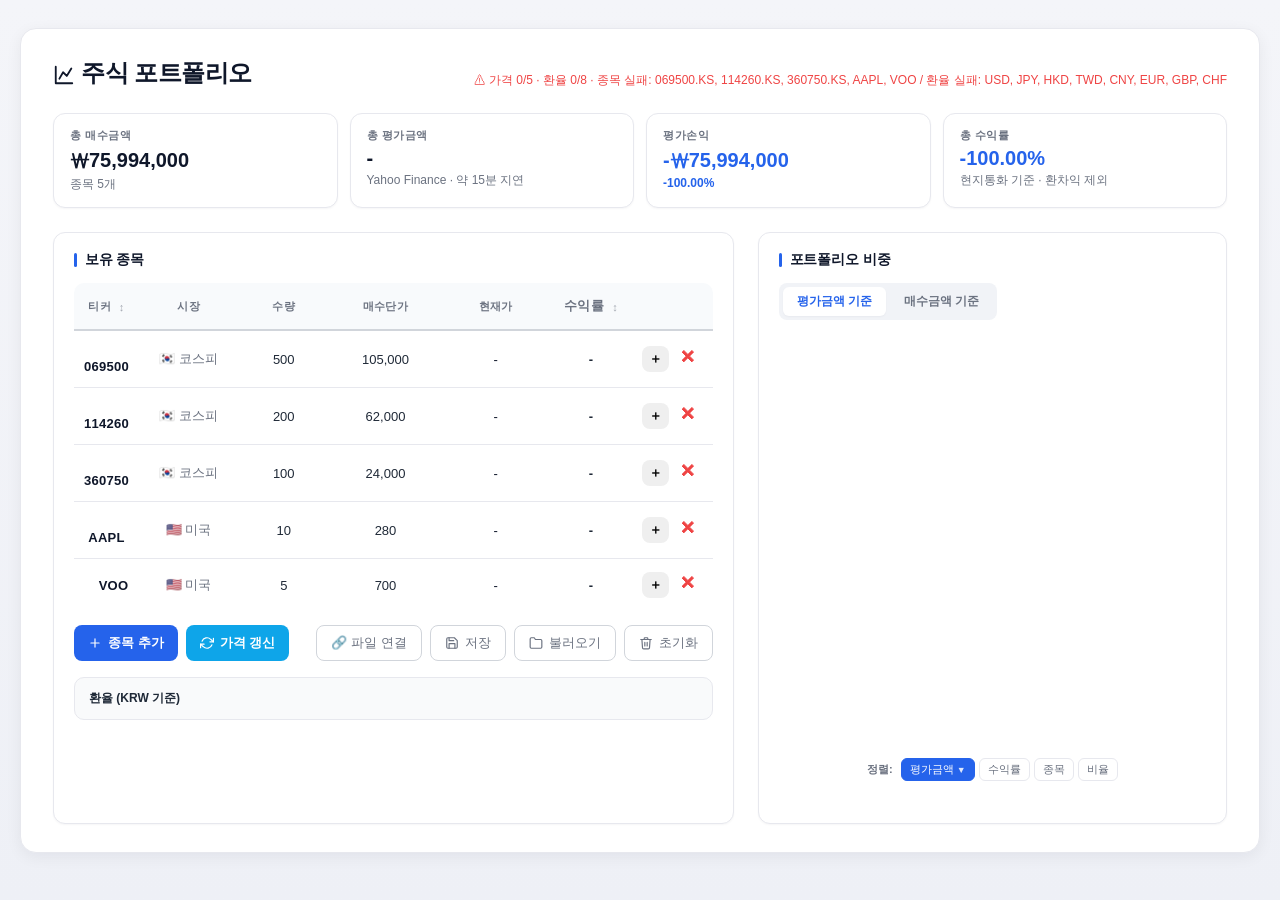
==== commit bf4e8c22: "refactor: JS·CSS를 js/·css/ 폴더로 구조화 - 앱 로직 7개 스크립트 → js/ (model·storage·table·chart·prices·platform·m" ====
--- a/portfolio.html
+++ b/portfolio.html
@@ -13,874 +13,7 @@
 <meta name="apple-mobile-web-app-status-bar-style" content="default">
 <meta name="apple-mobile-web-app-title" content="포트폴리오">
 <title>주식 포트폴리오 차트</title>
-<style>
-  * { box-sizing: border-box; }
-  /* 페이지 스크롤바 시각적 숨김 (스크롤 동작은 유지) */
-  html { scrollbar-width: none; -ms-overflow-style: none; }
-  html::-webkit-scrollbar, body::-webkit-scrollbar { width: 0; height: 0; display: none; }
-  .table-wrap { scrollbar-width: none; -ms-overflow-style: none; }
-  .table-wrap::-webkit-scrollbar { width: 0; height: 0; display: none; }
-  :root {
-    --bg: #f4f5f9;
-    --surface: #ffffff;
-    --border: #e7e8ee;
-    --border-strong: #d1d5db;
-    --muted: #6b7280;
-    --text: #1f2937;
-    --text-strong: #0f172a;
-    --primary: #2563eb;
-    --primary-hover: #1d4ed8;
-    --up: #dc2626;    /* 상승=빨강 (한국 관례) */
-    --down: #2563eb;  /* 하락=파랑 */
-    --accent: #0ea5e9;
-    --success: #10b981;
-    --warn: #f59e0b;
-    --danger: #ef4444;
-    --shadow-sm: 0 1px 2px rgba(15, 23, 42, 0.04);
-    --shadow-md: 0 4px 16px rgba(15, 23, 42, 0.06);
-  }
-  body {
-    font-family: 'Pretendard', 'Malgun Gothic', 'Apple SD Gothic Neo', -apple-system, BlinkMacSystemFont, sans-serif;
-    background: linear-gradient(180deg, #f4f5f9 0%, #eef0f6 100%);
-    background-attachment: fixed; /* 데스크탑: gradient viewport 고정 */
-    margin: 0;
-    padding: 28px 20px;
-    color: var(--text);
-    /* 100vh: iOS Safari URL bar 변동 시 잘못된 높이. 100dvh가 동적 viewport 정확히 추적 */
-    min-height: 100dvh;
-    -webkit-font-smoothing: antialiased;
-    /* overscroll-behavior 제거 — iOS Safari 일부 버전에서 본문 스크롤 차단하는 버그 회피 */
-  }
-  /* 모바일에서는 background-attachment: scroll — iOS Safari fixed background 스크롤 지연 회피 */
-  @media (max-width: 600px) {
-    body { background-attachment: scroll; }
-  }
-  .container {
-    max-width: 1280px;
-    margin: 0 auto;
-    background: var(--surface);
-    border-radius: 16px;
-    padding: 28px 32px;
-    box-shadow: var(--shadow-md);
-    border: 1px solid var(--border);
-  }
-  .header-row {
-    display: flex; justify-content: space-between; align-items: flex-end;
-    flex-wrap: wrap; gap: 12px; margin-bottom: 24px;
-  }
-  h1 {
-    margin: 0; font-size: 24px; color: var(--text-strong);
-    font-weight: 700; letter-spacing: -0.02em;
-  }
-  .save-status { font-size: 12px; color: var(--muted); }
-  .save-status.saved { color: var(--success); }
-  .save-status.error { color: var(--danger); }
-  .save-status.loading { color: var(--accent); }
-
-  /* ==================== 인앱 브라우저 안내 배너 ==================== */
-  .inapp-banner {
-    position: sticky; top: 0; z-index: 1000;
-    display: flex; align-items: center; gap: 10px;
-    padding: 10px 14px;
-    background: linear-gradient(135deg, #fef3c7, #fde68a);
-    border-bottom: 1px solid #f59e0b;
-    box-shadow: 0 2px 8px rgba(245, 158, 11, 0.15);
-    color: #78350f; font-size: 12px;
-  }
-  .inapp-banner[hidden] { display: none !important; }
-  .inapp-banner .ib-icon {
-    flex-shrink: 0; color: #92400e;
-    display: flex; align-items: center;
-  }
-  .inapp-banner .ib-text {
-    flex: 1; min-width: 0; line-height: 1.45;
-  }
-  .inapp-banner .ib-text strong {
-    display: block; color: #78350f; font-weight: 700;
-    font-size: 13px; margin-bottom: 2px;
-  }
-  .inapp-banner .ib-text span { color: #92400e; font-size: 11px; }
-  .inapp-banner .ib-btn {
-    flex-shrink: 0;
-    background: #f59e0b; color: white;
-    border: none; border-radius: 6px;
-    padding: 7px 12px; font-size: 12px; font-weight: 700;
-    cursor: pointer;
-    white-space: nowrap;
-  }
-  .inapp-banner .ib-btn:hover { background: #d97706; }
-  .inapp-banner .ib-close {
-    flex-shrink: 0;
-    background: transparent; border: none;
-    color: #92400e; font-size: 14px; cursor: pointer;
-    padding: 4px 6px; line-height: 1;
-  }
-  @media (max-width: 480px) {
-    .inapp-banner { flex-wrap: wrap; gap: 8px; padding: 10px 12px; }
-    .inapp-banner .ib-text { flex-basis: calc(100% - 32px); }
-    .inapp-banner .ib-btn { flex: 1; }
-  }
-
-  /* ==================== SVG 아이콘 (Lucide 스타일) ==================== */
-  .ico {
-    display: inline-block; vertical-align: -3px;
-    width: 16px; height: 16px;
-    stroke: currentColor; fill: none;
-    stroke-width: 2; stroke-linecap: round; stroke-linejoin: round;
-    flex-shrink: 0;
-  }
-  .ico-sm { width: 14px; height: 14px; vertical-align: -2px; }
-  .ico-lg { width: 22px; height: 22px; vertical-align: -5px; }
-  .ico-xl { width: 44px; height: 44px; stroke-width: 1.6; }
-
-  /* ==================== 뷰 전환 (SPA) ==================== */
-  .view[hidden] { display: none !important; }
-
-  /* ==================== 모바일 하단 탭바 ==================== */
-  /* 5칸 grid: [1fr 홈] [1fr 사용방법] [56px FAB] [1fr 앱설치] [1fr 빈자리]
-     → FAB가 정확히 50% 위치 (정 가운데). 4번째·5번째는 좌우 대칭 균형용. */
-  .bottom-nav {
-    display: none; /* 데스크탑에선 숨김 */
-    position: fixed; bottom: 0; left: 0; right: 0;
-    /* 불투명 흰색 — backdrop-filter 제거(Android Chrome 일부 GPU에서 스크롤 응답 차단 버그 회피) */
-    background: var(--surface);
-    border-top: 1px solid var(--border-strong);
-    box-shadow: 0 -4px 16px rgba(15, 23, 42, 0.08);
-    z-index: 90;
-    padding: 2px 0 calc(2px + env(safe-area-inset-bottom));
-    grid-template-columns: 1fr 1fr 64px 1fr 1fr;
-    align-items: center;
-  }
-  .bottom-nav .nav-btn {
-    background: none; border: none; cursor: pointer;
-    display: flex; flex-direction: column; align-items: center; justify-content: center;
-    gap: 1px; padding: 4px 0;
-    color: var(--muted); font-size: 10px; font-weight: 600;
-    transition: color 0.15s;
-    min-width: 0;
-  }
-  .bottom-nav .nav-btn .ico { width: 18px; height: 18px; }
-  .bottom-nav .nav-btn.active { color: var(--primary); }
-  /* 탭바 안 install 버튼 — 색으로 살짝 강조 */
-  .bottom-nav .nav-install {
-    color: var(--primary); border: none;
-    background: none; padding: 4px 0;
-  }
-  .bottom-nav .nav-install:hover { color: var(--primary-hover); }
-  .bottom-nav .nav-install[hidden] { display: none !important; }
-
-  /* 모든 자식의 grid-column을 명시적으로 고정 — install hidden 시
-     grid auto-placement가 FAB·empty를 다른 슬롯으로 끌어오지 못하게 함 */
-  .bottom-nav .nav-btn[data-view="home"]  { grid-column: 1; }
-  .bottom-nav .nav-btn[data-view="guide"] { grid-column: 2; }
-  .bottom-nav .nav-fab                     { grid-column: 3; }
-  .bottom-nav .nav-install                 { grid-column: 4; }
-
-  /* 앱설치 hidden(설치 후 또는 미지원 브라우저)
-     홈은 slot 1 안에서 우측 정렬, 사용방법은 slot 5 안에서 좌측 정렬 + padding으로 미세 안쪽 이동
-     → 좌측 끝(41px)과 가운데(123px) 사이의 *적당한* 위치 (~60px)로 조절 */
-  .bottom-nav:has(#nav-install-btn[hidden]) .nav-btn[data-view="home"] {
-    grid-column: 1;
-    justify-self: end;
-    padding-right: 18px;
-  }
-  .bottom-nav:has(#nav-install-btn[hidden]) .nav-btn[data-view="guide"] {
-    grid-column: 5;
-    justify-self: start;
-    padding-left: 18px;
-  }
-
-  /* FAB (Floating Action Button) — 탭바 정 가운데(3번째 grid 컬럼) 원형 + 종목 추가 */
-  .bottom-nav .nav-fab {
-    justify-self: center;
-    width: 56px; height: 56px;
-    background: var(--primary); color: white;
-    border: 4px solid var(--surface);
-    border-radius: 50%;
-    margin-top: -30px; /* 탭바 위로 더 띄움 — floating 느낌 강조 */
-    padding: 0;
-    box-shadow: 0 6px 16px rgba(37, 99, 235, 0.4);
-    cursor: pointer;
-    display: flex; align-items: center; justify-content: center;
-    transition: all 0.15s;
-  }
-  .bottom-nav .nav-fab:hover {
-    background: var(--primary-hover);
-    box-shadow: 0 6px 18px rgba(37, 99, 235, 0.45);
-  }
-  .bottom-nav .nav-fab:active { transform: scale(0.94); }
-  .bottom-nav .nav-fab svg { width: 24px; height: 24px; }
-
-  @media (max-width: 600px) {
-    .bottom-nav { display: grid; }
-    /* 탭바 높이(~52px) + safe-area 만큼 콘텐츠 여백 + 그림자 분리감을 위한 약간 추가 */
-    body { padding-bottom: calc(58px + env(safe-area-inset-bottom)); }
-    /* 모바일에서는 헤더 install 버튼 숨김 — 탭바로 이동했으므로 중복 방지 */
-    .header-actions #install-btn { display: none !important; }
-
-    /* 모바일 보유 종목 패널 버튼 정렬:
-       - 종목 추가: 탭바 FAB로 이동했으므로 숨김
-       - 파일 연결: PC 전용(Chrome/Edge File System Access API) 모바일 숨김
-       - 가격 갱신: 가장 자주 쓰는 액션 → 풀너비 첫 줄
-       - 저장/불러오기/초기화: 3열 grid로 한 줄에 배치 */
-    .btn-row {
-      display: grid !important;
-      grid-template-columns: repeat(3, 1fr) !important;
-      gap: 8px !important;
-    }
-    .btn-row .btn-add { display: none !important; }
-    .btn-row #btn-connect { display: none !important; }
-    .btn-row .spacer { display: none !important; }
-    .btn-row #btn-refresh {
-      grid-column: 1 / -1; /* 풀너비 */
-      justify-content: center;
-    }
-    .btn-row .btn { justify-content: center; padding: 9px 6px; }
-  }
-  /* 데스크탑(>600px)에서는 탭바 자체가 안 보이므로 탭바 install도 자연히 숨김.
-     안전망 — 강제 숨김 추가 */
-  @media (min-width: 601px) {
-    .nav-install { display: none !important; }
-  }
-
-  /* ==================== 사용 가이드 페이지 ==================== */
-  .view-guide {
-    max-width: 720px; margin: 0 auto;
-    padding: 0;
-  }
-  .view-guide .guide-hero {
-    background: linear-gradient(135deg, #2563eb 0%, #1d4ed8 100%);
-    color: white;
-    border-radius: 16px;
-    padding: 28px 24px;
-    margin-bottom: 18px;
-    text-align: center;
-  }
-  .view-guide .guide-hero-icon { margin-bottom: 10px; }
-  .view-guide .guide-hero h1 {
-    color: white !important; margin: 0 0 6px;
-    font-size: 22px; font-weight: 800;
-  }
-  .view-guide .guide-hero p {
-    margin: 0; opacity: 0.95;
-    font-size: 13px; line-height: 1.5;
-  }
-  .guide-section {
-    background: var(--surface);
-    border: 1px solid var(--border);
-    border-radius: 12px;
-    padding: 20px 22px;
-    margin-bottom: 14px;
-    box-shadow: var(--shadow-sm);
-  }
-  .guide-section h2 {
-    margin: 0 0 14px; font-size: 16px; font-weight: 700;
-    color: var(--text-strong);
-    display: flex; align-items: center; gap: 8px;
-    letter-spacing: -0.01em;
-  }
-  .guide-section h2::before { content: none; }
-  .guide-section p { margin: 8px 0; font-size: 13px; line-height: 1.6; color: var(--text); }
-  .guide-section ul { margin: 6px 0; padding-left: 22px; font-size: 13px; line-height: 1.7; }
-  .guide-section li { margin: 3px 0; }
-  .guide-section code {
-    background: #f1f3f7; padding: 1px 6px;
-    border-radius: 4px; font-size: 12px;
-    font-family: 'SF Mono', Consolas, monospace;
-    color: var(--text-strong);
-  }
-  .guide-section strong { color: var(--text-strong); }
-  .guide-steps { display: grid; gap: 10px; margin-top: 12px; }
-  .guide-step {
-    display: flex; gap: 14px;
-    padding: 14px 16px;
-    background: #f9fafb;
-    border-radius: 10px;
-    border: 1px solid #eef0f4;
-  }
-  .step-num {
-    width: 28px; height: 28px; flex-shrink: 0;
-    background: var(--primary); color: white;
-    border-radius: 50%;
-    display: flex; align-items: center; justify-content: center;
-    font-weight: 700; font-size: 13px;
-  }
-  .step-body { flex: 1; min-width: 0; }
-  .step-title { font-weight: 700; font-size: 13px; color: var(--text-strong); margin-bottom: 4px; }
-  .step-desc { font-size: 12px; line-height: 1.55; color: var(--muted); }
-  .step-desc code { font-size: 11px; }
-
-  /* 프라이버시 callout — 가장 강조되는 영역 */
-  .callout-privacy {
-    background: linear-gradient(135deg, #ecfdf5 0%, #f0fdfa 100%);
-    border: 2px solid #34d399;
-    border-radius: 14px;
-    padding: 18px 20px;
-    margin: 18px 0;
-    position: relative;
-  }
-  .callout-privacy .callout-icon {
-    position: absolute; top: -14px; left: 18px;
-    background: #10b981; color: white;
-    width: 32px; height: 32px;
-    border-radius: 50%;
-    display: flex; align-items: center; justify-content: center;
-    box-shadow: 0 2px 8px rgba(16,185,129,0.3);
-  }
-  .callout-privacy h3 {
-    margin: 6px 0 8px;
-    color: #047857; font-size: 15px; font-weight: 800;
-  }
-  .callout-privacy p {
-    margin: 6px 0; color: #064e3b; font-size: 13px; line-height: 1.6;
-  }
-  .callout-privacy strong { color: #047857; }
-
-  .callout-tip {
-    background: #fffbeb;
-    border-left: 3px solid #f59e0b;
-    border-radius: 8px;
-    padding: 12px 14px;
-    margin: 12px 0;
-    font-size: 12px; line-height: 1.55;
-    color: #78350f;
-  }
-  .callout-tip strong { color: #92400e; }
-
-  .flow-cards {
-    display: grid; gap: 12px;
-    grid-template-columns: repeat(auto-fit, minmax(220px, 1fr));
-    margin-top: 12px;
-  }
-  .flow-card {
-    background: #f9fafb;
-    border: 1px solid var(--border);
-    border-radius: 10px;
-    padding: 14px;
-  }
-  .flow-card-title { font-weight: 700; font-size: 13px; margin-bottom: 6px; color: var(--text-strong); }
-  .flow-card-desc { font-size: 12px; color: var(--muted); line-height: 1.55; }
-
-  /* PWA 설치 버튼 — beforeinstallprompt 발생 시 + standalone 모드 아닐 때만 표시 */
-  .install-btn {
-    background: var(--primary); color: white;
-    border: none; border-radius: 8px;
-    padding: 7px 12px; font-size: 12px; font-weight: 600;
-    cursor: pointer;
-    display: inline-flex; align-items: center; gap: 6px;
-    transition: background 0.15s;
-  }
-  .install-btn:hover { background: var(--primary-hover); }
-  .install-btn[hidden] { display: none !important; }
-  .header-actions { display: flex; align-items: center; gap: 12px; flex-wrap: wrap; }
-
-  /* KPI 카드 행 */
-  .kpis {
-    display: grid; grid-template-columns: repeat(4, 1fr);
-    gap: 12px; margin-bottom: 24px;
-  }
-  @media (max-width: 700px) { .kpis { grid-template-columns: repeat(2, 1fr); } }
-  .kpi {
-    background: var(--surface); border: 1px solid var(--border);
-    border-radius: 12px; padding: 14px 16px;
-    box-shadow: var(--shadow-sm);
-  }
-  .kpi-label {
-    font-size: 11px; color: var(--muted); font-weight: 600;
-    text-transform: uppercase; letter-spacing: 0.05em;
-  }
-  .kpi-value {
-    font-size: 20px; font-weight: 700; color: var(--text-strong);
-    margin-top: 4px; font-variant-numeric: tabular-nums;
-  }
-  .kpi-sub { font-size: 12px; color: var(--muted); margin-top: 2px; font-variant-numeric: tabular-nums; }
-  .kpi-sub.up { color: var(--up); font-weight: 600; }
-  .kpi-sub.down { color: var(--down); font-weight: 600; }
-
-  .grid {
-    display: grid;
-    grid-template-columns: minmax(0, 1.45fr) minmax(0, 1fr);
-    gap: 24px;
-  }
-  @media (max-width: 960px) { .grid { grid-template-columns: 1fr; } }
-  /* 가로 스크롤 안전망
-     - html에 overflow를 주면 Android Chrome 일부 버전에서 fixed 자식(.bottom-nav)이
-       containing block을 html로 잡아 fixed 위치가 깨짐 (스크롤 따라 올라옴)
-     - body에 overflow-x: clip 적용 — clip은 스크롤 컨테이너 생성 안 함(본문 스크롤 안전)
-       + fixed의 containing block은 여전히 viewport 유지 */
-  html { max-width: 100vw; }
-  body { overflow-x: clip; }
-  .container { overflow-x: clip; }
-
-  /* 모바일 보강: 패딩 축소, 컨테이너 라운드 줄임, 표 셀 압축 */
-  @media (max-width: 600px) {
-    /* padding-bottom은 탭바 높이 + safe-area를 포함 — shorthand로 덮이지 않게 함께 지정 */
-    body { padding: 12px 8px calc(58px + env(safe-area-inset-bottom)); }
-    .container { padding: 16px 14px; border-radius: 12px; }
-    h1 { font-size: 20px; }
-    .header-row { margin-bottom: 16px; }
-    .kpis { margin-bottom: 16px; gap: 8px; }
-    .kpi { padding: 10px 12px; }
-    .kpi-value { font-size: 17px; }
-    .panel { padding: 14px 12px; }
-    th, td { padding: 6px 4px; font-size: 12px; }
-    .btn { padding: 7px 10px; font-size: 12px; }
-
-    /* 모바일 표: 시장(2)·현재가(5)·액션(7) 컬럼 숨김 — 편집은 모달에서 */
-    table th:nth-child(2), table th:nth-child(5), table th:nth-child(7),
-    tbody td:nth-child(2), tbody td:nth-child(5), tbody td:nth-child(7) {
-      display: none !important;
-    }
-    /* table-wrap/table은 viewport 안에 강제 */
-    .table-wrap { width: 100% !important; max-width: 100% !important; overflow-x: hidden !important; }
-    table { table-layout: fixed !important; width: 100% !important; max-width: 100% !important; }
-    /* 컬럼 폭 — !important 필수 (데스크탑 정의가 CSS 순서상 *뒤*에 있어 cascade에서 이김) */
-    .qty-cell    { width: 52px !important; }
-    .price-cell  { width: 76px !important; }
-    .return-cell { width: 62px !important; }
-    /* ticker(first-child) — fixed layout에서 남는 폭 차지 + 최소 90px 보장 */
-    thead th:first-child, tbody td:first-child {
-      width: auto !important; min-width: 90px !important;
-    }
-    /* ticker 안 콘텐츠 ellipsis (좁은 컬럼에 회사명 12자 cut도 깔끔히 잘림) */
-    td .ticker-display, td .ticker-name {
-      max-width: 100%; overflow: hidden; text-overflow: ellipsis; white-space: nowrap; display: block;
-    }
-    /* 모바일 표 셀 패딩 축소 + 글자 컴팩트 */
-    table th, table td { padding: 6px 3px !important; font-size: 11px !important; }
-    .return-cell { font-size: 11px !important; }
-    /* 행 탭 = 모달 편집 진입을 시각적으로 암시 */
-    tbody tr { cursor: pointer; }
-    tbody tr:active { background: #eff6ff; }
-
-    /* 도넛 폭 강제 100% — width=400 속성 무력화 */
-    svg#chart { width: 100% !important; height: auto !important; max-width: 360px; }
-    .chart-wrap { width: 100%; }
-    /* 모바일 레전드 — 시장·통화 셀 숨김, ticker/수익률 한 줄, 우측 평가금액·비율 */
-    .legend-item {
-      align-items: center !important;
-      gap: 8px; padding: 8px 4px;
-    }
-    .legend-market { display: none !important; }
-    /* 티커는 자기 자연 폭 — 잘리지 않음 */
-    .legend-name {
-      flex: 0 0 auto !important; min-width: 0;
-      font-size: 13px; font-weight: 700; color: var(--text-strong);
-      white-space: nowrap; overflow: visible; text-overflow: clip;
-    }
-    .legend-return {
-      flex: 1 1 auto !important; min-width: 0;
-      font-size: 11px; font-weight: 700;
-      text-align: left; padding-left: 4px;
-    }
-    .legend-amt {
-      flex-basis: auto !important; min-width: 0;
-      font-size: 11px; margin-left: 0;
-      text-align: right; white-space: nowrap;
-    }
-    .legend-pct {
-      flex-basis: 44px !important; min-width: 42px;
-      font-size: 12px; margin-left: 6px;
-      text-align: right; font-weight: 700;
-    }
-
-    /* 모바일 KPI도 더 컴팩트 */
-    .kpis { grid-template-columns: repeat(2, 1fr); }
-    .kpi-value { font-size: 16px; }
-    .kpi-label { font-size: 10px; }
-    .kpi-sub { font-size: 11px; }
-  }
-  .panel {
-    background: var(--surface); border: 1px solid var(--border);
-    border-radius: 12px; padding: 18px 20px;
-    box-shadow: var(--shadow-sm);
-    /* grid item은 기본 min-width:auto 라서 자식(table) 콘텐츠 폭에 따라 늘어남. 0으로 강제해야 압축 가능 */
-    min-width: 0;
-    max-width: 100%;
-  }
-  .panel h2 {
-    font-size: 14px; color: var(--text-strong); margin: 0 0 14px;
-    font-weight: 700; letter-spacing: -0.01em;
-    display: flex; align-items: center; gap: 8px;
-  }
-  .panel h2::before {
-    content: ''; display: inline-block; width: 3px; height: 14px;
-    background: var(--primary); border-radius: 2px;
-  }
-  table { width: 100%; border-collapse: collapse; }
-  th, td {
-    padding: 8px 6px; text-align: left; font-size: 13px;
-    border-bottom: 1px solid var(--border);
-    font-variant-numeric: tabular-nums;
-  }
-  th {
-    background: transparent; color: var(--muted); font-weight: 600;
-    font-size: 11px; text-transform: uppercase; letter-spacing: 0.04em;
-    padding-top: 0; padding-bottom: 10px;
-    border-bottom: 1px solid var(--border-strong);
-  }
-  th.price-cell, th.return-cell { text-align: right; }
-  th.qty-cell { text-align: right; }
-
-  /* 정렬 가능한 헤더 */
-  th.sortable {
-    cursor: pointer; user-select: none;
-    transition: color 0.15s;
-  }
-  th.sortable:hover { color: var(--text-strong); }
-  th.sortable .sort-ind {
-    display: inline-block; margin-left: 4px; color: var(--border-strong);
-    font-size: 9px; vertical-align: middle;
-  }
-  th.sortable.sort-asc .sort-ind::before { content: '▲'; color: var(--primary); }
-  th.sortable.sort-desc .sort-ind::before { content: '▼'; color: var(--primary); }
-  th.sortable:not(.sort-asc):not(.sort-desc) .sort-ind::before { content: '↕'; }
-
-  /* 레전드 정렬 토글 */
-  .legend-sort {
-    display: flex; flex-wrap: wrap; gap: 4px;
-    margin-top: 18px; padding: 6px 0;
-    align-items: center; font-size: 11px; color: var(--muted);
-  }
-  .legend-sort-label { font-weight: 600; margin-right: 4px; }
-  .legend-sort-btn {
-    background: transparent; border: 1px solid var(--border);
-    border-radius: 6px; padding: 3px 8px;
-    font-size: 11px; font-weight: 500; color: var(--muted);
-    cursor: pointer; transition: all 0.15s;
-  }
-  .legend-sort-btn:hover { color: var(--text-strong); border-color: var(--border-strong); }
-  .legend-sort-btn.active {
-    background: var(--primary); color: white; border-color: var(--primary);
-  }
-  .legend-sort-btn .dir-ind {
-    margin-left: 3px; font-size: 9px; opacity: 0.85;
-  }
-
-  /* SVG 도넛 툴팁 */
-  #chart path { cursor: pointer; transition: filter 0.15s; }
-  #chart path:hover { filter: brightness(1.1) drop-shadow(0 2px 6px rgba(0,0,0,0.15)); }
-  .chart-tooltip {
-    position: fixed; pointer-events: none; z-index: 100;
-    background: rgba(15, 23, 42, 0.95); color: white;
-    padding: 10px 14px; border-radius: 8px;
-    font-size: 12px; line-height: 1.5;
-    box-shadow: 0 6px 16px rgba(0,0,0,0.2);
-    transform: translate(-50%, calc(-100% - 12px));
-    transition: opacity 0.1s;
-    min-width: 160px; max-width: 240px;
-  }
-  .chart-tooltip[hidden] { display: none; }
-  .chart-tooltip .tt-ticker { font-weight: 700; font-size: 13px; letter-spacing: 0.02em; }
-  .chart-tooltip .tt-name { font-size: 11px; opacity: 0.7; font-weight: 400; margin-bottom: 6px; }
-  .chart-tooltip .tt-row { display: flex; justify-content: space-between; gap: 12px; }
-  .chart-tooltip .tt-row .tt-label { opacity: 0.7; }
-  .chart-tooltip .tt-row .tt-val { font-variant-numeric: tabular-nums; }
-  .chart-tooltip .tt-up { color: #fca5a5; }
-  .chart-tooltip .tt-down { color: #93c5fd; }
-  tbody tr:hover { background: #fafbfd; }
-  input, select {
-    width: 100%; padding: 6px 8px; border: 1px solid var(--border-strong);
-    border-radius: 6px; font-size: 13px; font-family: inherit;
-    background: white; transition: border-color 0.15s, box-shadow 0.15s;
-  }
-  input:focus, select:focus {
-    outline: none; border-color: var(--primary);
-    box-shadow: 0 0 0 3px rgba(37, 99, 235, 0.12);
-  }
-  input[type="number"] { text-align: right; }
-  /* 통일된 커스텀 화살표 — 기본 화살표가 텍스트와 겹치는 문제 해결 */
-  select {
-    appearance: none; -webkit-appearance: none; -moz-appearance: none;
-    padding-right: 24px; cursor: pointer;
-    background-image: url("data:image/svg+xml;utf8,<svg xmlns='http://www.w3.org/2000/svg' viewBox='0 0 12 12'><path d='M3 4.5l3 3 3-3' stroke='%236b7280' stroke-width='1.6' fill='none' stroke-linecap='round' stroke-linejoin='round'/></svg>");
-    background-repeat: no-repeat;
-    background-position: right 6px center;
-    background-size: 10px 10px;
-  }
-  .ticker-input { font-weight: 600; letter-spacing: 0.02em; text-transform: uppercase; }
-  .ticker-display { text-transform: uppercase; }
-  .btn {
-    padding: 8px 14px; border: none; border-radius: 8px; cursor: pointer;
-    font-size: 13px; font-weight: 600; transition: all 0.15s;
-    display: inline-flex; align-items: center; gap: 6px;
-  }
-  .btn:hover { transform: translateY(-1px); }
-  .btn:active { transform: translateY(0); }
-  .btn-add { background: var(--primary); color: white; }
-  .btn-add:hover { background: var(--primary-hover); }
-  .btn-del {
-    background: transparent; color: var(--danger); padding: 4px 8px;
-    font-size: 16px; line-height: 1; border-radius: 6px;
-  }
-  .btn-del:hover { background: #fef2f2; transform: none; }
-  .btn-draw { background: var(--success); color: white; }
-  .btn-draw:hover { background: #059669; }
-  .btn-export, .btn-import, .btn-reset {
-    background: white; color: var(--muted); border: 1px solid var(--border-strong);
-    font-weight: 500;
-  }
-  .btn-export:hover, .btn-import:hover, .btn-reset:hover {
-    background: #f9fafb; color: var(--text-strong);
-  }
-  .btn-fetch { background: var(--accent); color: white; }
-  .btn-fetch:hover { background: #0284c7; }
-  .btn-fetch:disabled {
-    background: #cbd5e1; cursor: not-allowed; transform: none;
-  }
-  .btn-row {
-    display: flex; flex-wrap: wrap; gap: 8px; margin-top: 14px;
-  }
-  .btn-row .spacer { flex: 1; }
-
-  .chart-wrap { display: flex; flex-direction: column; align-items: center; }
-  svg { display: block; max-width: 100%; height: auto; }
-  .tabs {
-    display: inline-flex; gap: 4px; margin-bottom: 14px;
-    background: #f1f3f7; padding: 4px; border-radius: 8px;
-  }
-  .tab {
-    background: transparent; border: none; padding: 6px 14px; cursor: pointer;
-    font-size: 12px; font-weight: 600; color: var(--muted);
-    border-radius: 6px; transition: all 0.15s;
-  }
-  .tab:hover { color: var(--text-strong); }
-  .tab.active {
-    background: var(--surface); color: var(--primary);
-    box-shadow: var(--shadow-sm);
-  }
-  .legend { margin-top: 18px; width: 100%; }
-  .legend-item {
-    display: flex; align-items: center; padding: 8px 4px;
-    font-size: 13px; border-bottom: 1px solid var(--border);
-  }
-  .legend-item:last-child { border-bottom: none; }
-  .legend-color {
-    width: 12px; height: 12px; border-radius: 3px;
-    margin-right: 10px; flex-shrink: 0;
-  }
-  /* 데스크탑 레전드 — 평탄한 셀 컬럼 정렬. panel 좁으므로 폭 컴팩트 */
-  .legend-item { gap: 6px; }
-  .legend-name {
-    flex: 1 1 auto; min-width: 60px;
-    font-size: 13px; font-weight: 700; color: var(--text-strong);
-    white-space: nowrap; overflow: hidden; text-overflow: ellipsis;
-  }
-  .legend-market {
-    flex: 0 0 100px;
-    font-size: 11px; color: var(--muted);
-    white-space: nowrap;
-  }
-  .legend-return {
-    flex: 0 0 64px;
-    font-size: 12px; font-weight: 700;
-    text-align: right;
-    font-variant-numeric: tabular-nums;
-  }
-  .legend-return.up { color: var(--up); }
-  .legend-return.down { color: var(--down); }
-  .legend-amt {
-    flex: 0 0 100px;
-    color: var(--muted); font-size: 11px;
-    text-align: right;
-    font-variant-numeric: tabular-nums;
-    white-space: nowrap;
-  }
-  .legend-pct {
-    flex: 0 0 44px;
-    font-weight: 700; color: var(--text-strong);
-    text-align: right;
-    font-variant-numeric: tabular-nums;
-  }
-
-  .currency-cell { width: 68px; } /* 구버전 호환용 */
-  .market-cell { width: 110px; }
-  /* 편집 모드 input은 셀 폭을 꽉 채우되 padding 좁혀 숫자가 잘 보이게 */
-  td .cell-edit[type="number"] { padding: 6px 6px; min-width: 0; }
-
-  /* 표 안 input/select는 데이터 보관용으로만 — 항상 숨김. 편집은 모달에서 */
-  .cell-edit { display: none !important; }
-  .cell-display {
-    display: block; padding: 6px 4px; font-size: 13px;
-    font-variant-numeric: tabular-nums; min-height: 28px;
-    line-height: 1.4;
-  }
-  .ticker-display { font-weight: 600; color: var(--text-strong); letter-spacing: 0.02em; }
-  .ticker-name {
-    display: block; font-size: 11px; color: var(--muted);
-    font-weight: 400; letter-spacing: 0; text-transform: none;
-    margin-top: 2px; line-height: 1.2;
-    white-space: nowrap; overflow: hidden; text-overflow: ellipsis;
-    max-width: 100%;
-  }
-  .ticker-name:empty { display: none; }
-  tr.editing .ticker-name { display: none; }
-  .market-display { color: var(--muted); font-weight: 500; white-space: nowrap; }
-  .qty-display, .buy-display { text-align: right; color: var(--text); }
-  .ticker-display.empty, .qty-display.empty, .buy-display.empty {
-    color: #cbd5e1; font-weight: 400;
-  }
-
-  /* 편집 버튼 — 모달 트리거 */
-  .btn-edit {
-    background: transparent; padding: 4px 6px; font-size: 14px;
-    line-height: 1; border-radius: 6px; color: var(--muted);
-    border: 1px solid transparent; transform: none;
-  }
-  .btn-edit:hover {
-    background: #eef2ff; color: var(--primary); transform: none;
-  }
-  /* btn-save는 사용 안 함 (모달의 "저장" 버튼이 대체) */
-  .btn-save { display: none !important; }
-  .actions-cell { width: 64px; text-align: right; white-space: nowrap; }
-  .actions-cell .btn { padding: 4px 7px; margin: 0; }
-
-  /* ===== 편집 모달 ===== */
-  .modal[hidden] { display: none !important; }
-  .modal {
-    position: fixed; inset: 0; z-index: 1000;
-    display: flex; align-items: center; justify-content: center;
-    padding: 20px;
-    animation: modal-fade-in 0.15s ease-out;
-  }
-  @keyframes modal-fade-in { from { opacity: 0 } to { opacity: 1 } }
-  .modal-backdrop {
-    position: absolute; inset: 0;
-    background: rgba(15, 23, 42, 0.5);
-  }
-  .modal-card {
-    position: relative;
-    background: var(--surface); border-radius: 14px;
-    width: 100%; max-width: 440px;
-    padding: 22px 24px;
-    box-shadow: 0 20px 50px rgba(0, 0, 0, 0.25);
-    max-height: calc(100vh - 40px);
-    overflow-y: auto;
-    animation: modal-slide-in 0.18s ease-out;
-  }
-  @keyframes modal-slide-in {
-    from { transform: translateY(8px); opacity: 0 }
-    to   { transform: translateY(0); opacity: 1 }
-  }
-  .modal-head {
-    display: flex; justify-content: space-between; align-items: center;
-    margin-bottom: 14px;
-    padding-bottom: 12px;
-    border-bottom: 1px solid var(--border);
-  }
-  .modal-head h3 {
-    margin: 0; font-size: 16px; color: var(--text-strong);
-    font-weight: 700; letter-spacing: -0.01em;
-  }
-  .modal-close {
-    background: none; border: none; cursor: pointer;
-    font-size: 22px; color: var(--muted); padding: 0 6px;
-    line-height: 1;
-  }
-  .modal-close:hover { color: var(--text-strong); }
-  .modal-body { display: flex; flex-direction: column; gap: 4px; }
-  .modal-field {
-    display: flex; align-items: center; gap: 12px;
-    padding: 8px 0;
-    border-bottom: 1px dashed var(--border);
-  }
-  .modal-field:last-child { border-bottom: none; }
-  .modal-field label {
-    min-width: 72px;
-    color: var(--muted);
-    font-size: 12px; font-weight: 600;
-    text-transform: uppercase; letter-spacing: 0.04em;
-  }
-  .modal-field input, .modal-field select {
-    flex: 1; min-width: 0;
-  }
-  .modal-readonly {
-    flex: 1; text-align: right;
-    font-variant-numeric: tabular-nums; font-weight: 600;
-    color: var(--text-strong);
-  }
-  .modal-readonly-muted { color: var(--muted); font-weight: 400; font-size: 12px; }
-  .modal-actions {
-    display: flex; gap: 8px; align-items: center;
-    margin-top: 18px;
-    padding-top: 14px;
-    border-top: 1px solid var(--border);
-  }
-  .btn-del-modal {
-    background: white; color: var(--danger);
-    border: 1px solid var(--border-strong);
-    font-weight: 500;
-  }
-  .btn-del-modal:hover {
-    background: #fef2f2; border-color: var(--danger);
-  }
-  .qty-cell { width: 116px; }
-  .price-cell { width: 136px; text-align: right; }
-  .return-cell {
-    width: 78px; text-align: right; font-size: 12px; font-weight: 700;
-    font-variant-numeric: tabular-nums;
-  }
-  .return-cell.up { color: var(--up); }
-  .return-cell.down { color: var(--down); }
-  .current-price {
-    width: 92px; text-align: right; font-size: 13px;
-    color: var(--text-strong); font-weight: 500;
-    font-variant-numeric: tabular-nums;
-  }
-  .current-price.stale { color: #94a3b8; }
-  .current-price.stale::after { content: ' ⚠'; font-size: 10px; }
-  .actions-cell { width: 34px; text-align: center; }
-  .table-wrap { overflow-x: auto; }
-
-  #file-input { display: none; }
-  .fx-section {
-    margin-top: 16px; padding: 12px 14px;
-    background: #f9fafb; border: 1px solid var(--border);
-    border-radius: 10px; font-size: 12px;
-    overflow: hidden; /* 자식이 폭 초과해도 패널 밖으로 안 나감 */
-  }
-  .fx-section summary {
-    cursor: pointer; color: var(--text);
-    font-weight: 600; user-select: none;
-    display: flex; align-items: center; gap: 6px;
-  }
-  .fx-section-note {
-    margin: 10px 0 4px; font-size: 11px; color: var(--muted);
-  }
-  .fx-grid {
-    display: grid;
-    grid-template-columns: repeat(auto-fit, minmax(120px, 1fr));
-    gap: 6px; margin-top: 8px;
-  }
-  .fx-row {
-    display: flex; align-items: baseline; gap: 4px;
-    padding: 7px 10px;
-    background: white;
-    border: 1px solid var(--border);
-    border-radius: 6px;
-    font-size: 12px;
-    min-width: 0;
-  }
-  .fx-row .fx-cur {
-    color: var(--muted); font-weight: 700;
-    font-size: 10px; letter-spacing: 0.04em;
-  }
-  .fx-row .fx-val {
-    color: var(--text-strong); font-weight: 600;
-    font-variant-numeric: tabular-nums;
-    margin-left: auto;
-  }
-  .fx-row .fx-unit { color: var(--muted); font-size: 10px; }
-  /* 합산 종목: 펼침 토글 / 계좌 배지 / 매수내역 하위행 */
-  .row-toggle { display:inline-block; width:1em; color:#64748b; font-size:.8em; cursor:pointer; }
-  .lot-badge { display:inline-block; margin-left:6px; padding:1px 6px; font-size:11px; font-weight:700;
-    color:#2563eb; background:#dbeafe; border-radius:9px; vertical-align:middle; }
-  tr.holding-row { cursor:pointer; }
-  tr.lot-row { background:#f8fafc; }
-  tr.lot-row td { color:#475569; font-size:.92em; }
-  .lot-account { color:#334155; font-weight:600; }
-  .modal-field .opt { color:#94a3b8; font-weight:400; font-size:.85em; }
-</style>
+<link rel="stylesheet" href="css/styles.css">
 </head>
 <body>
 
@@ -1254,1450 +387,13 @@
   </div>
 </div>
 
-<script>
-const STORAGE_KEY = 'portfolio_holdings_v1';
-const FX_KEY = 'portfolio_fx_v1';
-
-let FX = { KRW: 1, USD: 1380, EUR: 1480, JPY: 9.2, HKD: 176, CNY: 190, GBP: 1750, CHF: 1530, TWD: 42 };
-// 초기화 시 복원할 기본 환율 — MARKETS의 모든 통화 포함(누락 시 그 통화 평가가 1배로 깨짐)
-const DEFAULT_FX = { KRW: 1, USD: 1380, EUR: 1480, JPY: 9.2, HKD: 176, CNY: 190, GBP: 1750, CHF: 1530, TWD: 42 };
-
-// 서로 명확히 구분되는 색상 (도넛 인접 조각 식별 용이)
-const PALETTE = [
-  '#6366f1', '#10b981', '#f59e0b', '#ef4444', '#8b5cf6',
-  '#0ea5e9', '#ec4899', '#84cc16', '#f97316', '#14b8a6',
-  '#a855f7', '#3b82f6', '#22c55e', '#f43f5e'
-];
-
-// 시장 코드 → Yahoo 접미사 + 통화 + 한글 표시 라벨 매핑
-// code가 'US'인 미국은 접미사 없음 (예: AAPL)
-// short: 행/레전드에 표시되는 짧은 한글 라벨
-// long: select 옵션 펼침/툴팁에서 보이는 정식 명칭
-const MARKETS = [
-  { code: 'US', flag: '🇺🇸', short: '미국',     long: '미국 (NYSE/NASDAQ)',   suffix: '',    currency: 'USD' },
-  { code: 'KS', flag: '🇰🇷', short: '코스피',   long: '한국 코스피 (.KS)',     suffix: '.KS', currency: 'KRW' },
-  { code: 'KQ', flag: '🇰🇷', short: '코스닥',   long: '한국 코스닥 (.KQ)',     suffix: '.KQ', currency: 'KRW' },
-  { code: 'T',  flag: '🇯🇵', short: '일본',     long: '일본 도쿄 (.T)',        suffix: '.T',  currency: 'JPY' },
-  { code: 'HK', flag: '🇭🇰', short: '홍콩',     long: '홍콩 (.HK)',            suffix: '.HK', currency: 'HKD' },
-  { code: 'TW', flag: '🇹🇼', short: '대만',     long: '대만 거래소 (.TW)',      suffix: '.TW', currency: 'TWD' },
-  { code: 'SS', flag: '🇨🇳', short: '상하이',   long: '중국 상하이 (.SS)',      suffix: '.SS', currency: 'CNY' },
-  { code: 'SZ', flag: '🇨🇳', short: '선전',     long: '중국 선전 (.SZ)',        suffix: '.SZ', currency: 'CNY' },
-  { code: 'AS', flag: '🇳🇱', short: '네덜란드', long: '네덜란드 암스테르담 (.AS)', suffix: '.AS', currency: 'EUR' },
-  { code: 'L',  flag: '🇬🇧', short: '영국',     long: '영국 런던 (.L)',         suffix: '.L',  currency: 'GBP' },
-  { code: 'PA', flag: '🇫🇷', short: '프랑스',   long: '프랑스 파리 (.PA)',      suffix: '.PA', currency: 'EUR' },
-  { code: 'DE', flag: '🇩🇪', short: '독일',     long: '독일 프랑크푸르트 (.DE)', suffix: '.DE', currency: 'EUR' },
-  { code: 'MI', flag: '🇮🇹', short: '이탈리아', long: '이탈리아 밀라노 (.MI)',  suffix: '.MI', currency: 'EUR' },
-  { code: 'SW', flag: '🇨🇭', short: '스위스',   long: '스위스 (.SW)',           suffix: '.SW', currency: 'CHF' }
-];
-const MARKET_BY_CODE = Object.fromEntries(MARKETS.map(m => [m.code, m]));
-
-function getMarket(code) { return MARKET_BY_CODE[code] || MARKETS[0]; }
-function fullTicker(base, marketCode) {
-  const m = getMarket(marketCode);
-  return base ? base + m.suffix : '';
-}
-
-// 마이그레이션: 구 스키마({ticker:'069500.KS', currency:'KRW'}) → 새 스키마({ticker:'069500', market:'KS'})
-function migrateHolding(d) {
-  if (!d) return d;
-  if (d.market !== undefined) return d; // 이미 새 스키마
-  let ticker = String(d.ticker || '').trim();
-  let market = 'US';
-  // ticker에 .XX 접미사 있으면 분리
-  const re = /^(.+?)\.(KS|KQ|T|HK|TW|SS|SZ|AS|L|PA|DE|MI|SW)$/i;
-  const m = ticker.match(re);
-  if (m) {
-    ticker = m[1];
-    market = m[2].toUpperCase();
-  } else if (d.currency) {
-    // 접미사 없으면 통화로 시장 추론
-    const inferred = { KRW: 'KS', JPY: 'T', HKD: 'HK', CNY: 'SS', EUR: 'AS', GBP: 'L', CHF: 'SW', TWD: 'TW' };
-    market = inferred[d.currency] || 'US';
-  }
-  return { ticker, market, qty: d.qty, buyPrice: d.buyPrice ?? d.price, currentPrice: d.currentPrice ?? d.price };
-}
-
-// innerHTML 주입 전 사용자/외부 입력(티커·회사명·계좌명) 이스케이프 — self-XSS 방지
-function escapeHtml(s) {
-  return String(s == null ? '' : s)
-    .replace(/&/g, '&amp;').replace(/</g, '&lt;').replace(/>/g, '&gt;')
-    .replace(/"/g, '&quot;').replace(/'/g, '&#39;');
-}
-
-// ========== 데이터 모델: holding = {ticker, market, name, currentPrice, lots:[{account,qty,buyPrice}]} ==========
-// 합산 식별 키 — 같은 티커+시장이면 한 종목
-function holdingKey(ticker, market) {
-  return String(ticker || '').trim().toUpperCase() + '|' + (market || 'US');
-}
-
-// lots → 합산수량 / 합산매수원가 / 가중평균 매수단가 (현지통화 기준)
-function aggregateHolding(h) {
-  let totalQty = 0, totalCost = 0;
-  (h.lots || []).forEach(l => {
-    const q = parseFloat(l.qty) || 0, p = parseFloat(l.buyPrice) || 0;
-    totalQty += q;
-    totalCost += q * p;
-  });
-  return { totalQty, totalCost, avgBuyPrice: totalQty > 0 ? totalCost / totalQty : 0 };
-}
-
-// 모든 로드 경로 공통: 구 스키마 변환 + lots 래핑 + 키별 중복 합산
-function normalizeHoldings(rawArray) {
-  if (!Array.isArray(rawArray)) return [];
-  const byKey = new Map();
-  rawArray.forEach(raw => {
-    if (!raw) return;
-    let ticker, market, name, currentPrice, lots;
-    if (Array.isArray(raw.lots)) {
-      // 신 스키마 (이미 lots 보유)
-      const mig = raw.market !== undefined ? raw : migrateHolding(raw);
-      ticker = String(mig.ticker || '').trim().toUpperCase();
-      market = mig.market || 'US';
-      name = raw.name || '';
-      currentPrice = parseFloat(raw.currentPrice) || 0;
-      lots = raw.lots.map(l => ({
-        account: l.account || '',
-        qty: parseFloat(l.qty) || 0,
-        buyPrice: parseFloat(l.buyPrice) || 0
-      }));
-    } else {
-      // 구 평면 스키마 → lot 1개로 래핑
-      const mig = migrateHolding(raw);
-      ticker = String(mig.ticker || '').trim().toUpperCase();
-      market = mig.market || 'US';
-      name = raw.name || '';
-      currentPrice = parseFloat(mig.currentPrice) || 0;
-      lots = [{ account: raw.account || '', qty: parseFloat(mig.qty) || 0, buyPrice: parseFloat(mig.buyPrice) || 0 }];
-    }
-    if (!ticker) return;
-    const key = ticker + '|' + market;
-    if (!byKey.has(key)) byKey.set(key, { ticker, market, name, currentPrice, lots: [] });
-    const tgt = byKey.get(key);
-    tgt.lots.push(...lots);
-    if (!tgt.name && name) tgt.name = name;
-    if (!tgt.currentPrice && currentPrice) tgt.currentPrice = currentPrice;
-  });
-  return Array.from(byKey.values());
-}
-
-// 매수내역 추가/수정 + 자동 합산. ref={key,lotIndex}면 기존 lot 수정, 없으면 신규.
-// 반환: { holding, merged } (merged=기존 종목에 합산됐는지)
-function upsertLot(input, ref) {
-  const ticker = String(input.ticker || '').trim().toUpperCase();
-  const market = input.market || 'US';
-  const lot = {
-    account: String(input.account || '').trim(),
-    qty: parseFloat(input.qty) || 0,
-    buyPrice: parseFloat(input.buyPrice) || 0
-  };
-  const newKey = holdingKey(ticker, market);
-  let prevName = '', prevPrice = 0;
-
-  if (ref && ref.key) {
-    const src = HOLDINGS.find(h => holdingKey(h.ticker, h.market) === ref.key);
-    if (src) {
-      prevName = src.name; prevPrice = src.currentPrice;
-      if (ref.key === newKey) { src.lots[ref.lotIndex] = lot; return { holding: src, merged: false }; }
-      src.lots.splice(ref.lotIndex, 1);
-      if (src.lots.length === 0) { HOLDINGS = HOLDINGS.filter(h => h !== src); expandedKeys.delete(ref.key); }
-      else if (src.lots.length === 1) { expandedKeys.delete(ref.key); }
-    }
-  }
-
-  let target = HOLDINGS.find(h => holdingKey(h.ticker, h.market) === newKey);
-  if (target) { target.lots.push(lot); return { holding: target, merged: true }; }
-  target = { ticker, market, name: prevName || '', currentPrice: prevPrice || 0, lots: [lot] };
-  HOLDINGS.push(target);
-  return { holding: target, merged: false };
-}
-
-// DEFAULTS — 시연용 (+/- 섞이도록)
-const DEFAULTS = [
-  { ticker: '069500', market: 'KS', qty: 500, buyPrice: 105000 }, // KODEX 200
-  { ticker: '114260', market: 'KS', qty: 200, buyPrice: 62000 },  // KODEX 국고채3년
-  { ticker: '360750', market: 'KS', qty: 100, buyPrice: 24000 },  // TIGER 미국S&P500
-  { ticker: 'AAPL',   market: 'US', qty: 10,  buyPrice: 280 },
-  { ticker: 'VOO',    market: 'US', qty: 5,   buyPrice: 700 }
-];
-
-let rowId = 0;
-let HOLDINGS = [];                 // 진실의 원천 (holding 배열)
-const expandedKeys = new Set();    // 펼쳐진 종목 키
-
-function formatPrice(v) {
-  const n = parseFloat(v);
-  if (!n || n <= 0) return '-';
-  return n.toLocaleString('ko-KR', { maximumFractionDigits: 2 });
-}
-
-// 모바일에서 회사명 12자 초과 시 말줄임 — 데스크탑은 원본 표시
-function formatTickerName(name) {
-  if (!name) return '';
-  if (matchMedia('(max-width: 600px)').matches && name.length > 20) {
-    return name.substring(0, 20) + '…';
-  }
-  return name;
-}
-
-// ========== 저장/불러오기 ==========
-// 저장용 직렬화 — 원본 lots 보존(파생 readHoldings를 저장하면 계좌별 내역이 단일 lot으로 붕괴됨)
-function serializeHoldings() {
-  return HOLDINGS.filter(h => h.ticker && (h.lots || []).length).map(h => ({
-    ticker: h.ticker, market: h.market, name: h.name || '', currentPrice: h.currentPrice || 0,
-    lots: h.lots.map(l => ({ account: l.account || '', qty: l.qty, buyPrice: l.buyPrice }))
-  }));
-}
-
-function saveToLocal() {
-  try {
-    const holdings = serializeHoldings();
-    localStorage.setItem(STORAGE_KEY, JSON.stringify(holdings));
-    localStorage.setItem(FX_KEY, JSON.stringify(FX));
-    const hhmm = new Date().toLocaleTimeString('ko-KR', { hour: '2-digit', minute: '2-digit' });
-    if (!fileHandle) showSaveStatus('✓ 저장됨 · ' + hhmm);
-    scheduleAutoSave();
-  } catch (e) {
-    showSaveStatus('⚠ 저장 실패: ' + e.message, true);
-  }
-}
-
-function loadFromLocal() {
-  try {
-    const fxRaw = localStorage.getItem(FX_KEY);
-    if (fxRaw) FX = { ...FX, ...JSON.parse(fxRaw) };
-
-    const raw = localStorage.getItem(STORAGE_KEY);
-    if (raw) {
-      const data = JSON.parse(raw);
-      if (Array.isArray(data) && data.length > 0) {
-        HOLDINGS = normalizeHoldings(data);
-        return true;
-      }
-    }
-  } catch (e) { console.error('Load error:', e); }
-  return false;
-}
-
-function showSaveStatus(msg, isError = false) {
-  const el = document.getElementById('save-status');
-  el.textContent = msg;
-  el.className = 'save-status ' + (isError ? 'error' : 'saved');
-}
-
-function saveAndDraw() {
-  saveToLocal();
-  renderTable();
-}
-
-// ========== 파일 동기화 ==========
-const DATA_FILENAME = 'portfolio_data.json';
-const FSA_SUPPORTED = 'showSaveFilePicker' in window;
-let fileHandle = null;           // 연결된 파일 핸들 (FSA 사용 시)
-let saveDebounceTimer = null;    // 자동 저장 디바운스
-
-// ----- IndexedDB로 파일 핸들 영속화 -----
-function openHandleDB() {
-  return new Promise((resolve, reject) => {
-    const req = indexedDB.open('portfolio-fs', 1);
-    req.onupgradeneeded = () => req.result.createObjectStore('handles');
-    req.onsuccess = () => resolve(req.result);
-    req.onerror = () => reject(req.error);
-  });
-}
-async function dbPutHandle(handle) {
-  const db = await openHandleDB();
-  return new Promise((resolve, reject) => {
-    const tx = db.transaction('handles', 'readwrite');
-    tx.objectStore('handles').put(handle, 'main');
-    tx.oncomplete = () => resolve();
-    tx.onerror = () => reject(tx.error);
-  });
-}
-async function dbGetHandle() {
-  const db = await openHandleDB();
-  return new Promise((resolve, reject) => {
-    const tx = db.transaction('handles', 'readonly');
-    const req = tx.objectStore('handles').get('main');
-    req.onsuccess = () => resolve(req.result || null);
-    req.onerror = () => reject(req.error);
-  });
-}
-async function dbDeleteHandle() {
-  const db = await openHandleDB();
-  return new Promise((resolve) => {
-    const tx = db.transaction('handles', 'readwrite');
-    tx.objectStore('handles').delete('main');
-    tx.oncomplete = () => resolve();
-  });
-}
-
-// ----- 핸들 권한 확인/요청 -----
-async function ensurePerm(handle, mode = 'readwrite') {
-  if (!handle?.queryPermission) return 'granted'; // 권한 API 없는 환경
-  let p = await handle.queryPermission({ mode });
-  if (p === 'granted') return p;
-  if (p === 'prompt') p = await handle.requestPermission({ mode });
-  return p;
-}
-
-// ----- 사용자가 직접 파일 위치 선택해 연결 -----
-async function connectFile(opts = { open: false }) {
-  if (!FSA_SUPPORTED) {
-    alert('이 브라우저는 직접 저장 기능을 지원하지 않습니다 (Chrome/Edge에서만 작동).\n대신 💾 파일 저장으로 다운로드 후 옆에 두세요.');
-    return false;
-  }
-  try {
-    let handle;
-    if (opts.open) {
-      // 기존 파일 선택해 연결
-      [handle] = await window.showOpenFilePicker({
-        types: [{ description: 'JSON 데이터', accept: { 'application/json': ['.json'] } }],
-        excludeAcceptAllOption: false,
-        multiple: false
-      });
-    } else {
-      // 새 파일 위치 지정 (또는 기존 파일 덮어쓰기)
-      handle = await window.showSaveFilePicker({
-        suggestedName: DATA_FILENAME,
-        types: [{ description: 'JSON 데이터', accept: { 'application/json': ['.json'] } }]
-      });
-    }
-    const perm = await ensurePerm(handle, 'readwrite');
-    if (perm !== 'granted') {
-      alert('파일 쓰기 권한이 거부되었습니다.');
-      return false;
-    }
-    fileHandle = handle;
-    await dbPutHandle(handle);
-    showSaveStatus(`🔗 ${handle.name} 와 동기화 — 변경 시 자동 저장`);
-    updateFileButtons();
-    // 새로 연결한 직후 현재 데이터로 즉시 저장
-    await writeToHandle();
-    return true;
-  } catch (e) {
-    if (e.name !== 'AbortError') console.warn('connectFile error:', e);
-    return false;
-  }
-}
-
-async function disconnectFile() {
-  fileHandle = null;
-  await dbDeleteHandle();
-  showSaveStatus('🔌 파일 연결 해제');
-  updateFileButtons();
-}
-
-// ----- 연결된 핸들로 직접 쓰기 -----
-async function writeToHandle() {
-  if (!fileHandle) return false;
-  try {
-    const perm = await ensurePerm(fileHandle, 'readwrite');
-    if (perm !== 'granted') return false;
-    const holdings = serializeHoldings();
-    const data = { holdings, fx: FX, savedAt: new Date().toISOString() };
-    const writable = await fileHandle.createWritable();
-    await writable.write(JSON.stringify(data, null, 2));
-    await writable.close();
-    return true;
-  } catch (e) {
-    console.warn('writeToHandle error:', e);
-    return false;
-  }
-}
-
-// ----- 디바운스: 입력 도중 매 키마다 쓰지 않고 2초 무변동 후 한 번만 -----
-function scheduleAutoSave() {
-  if (!fileHandle) return;
-  clearTimeout(saveDebounceTimer);
-  saveDebounceTimer = setTimeout(async () => {
-    const ok = await writeToHandle();
-    if (ok) {
-      const hhmm = new Date().toLocaleTimeString('ko-KR', { hour: '2-digit', minute: '2-digit' });
-      showSaveStatus(`🔗 ${fileHandle.name} 자동 저장 · ${hhmm}`);
-    }
-  }, 2000);
-}
-
-// ----- 페이지 로드 직후: 핸들 복구 + 권한 확인 + 읽기 -----
-async function tryLoadFromHandle() {
-  if (!FSA_SUPPORTED) return null;
-  const handle = await dbGetHandle().catch(() => null);
-  if (!handle) return null;
-  // queryPermission은 reload 직후엔 'prompt'가 흔함 — 사용자 동의 한 번 필요할 수도
-  const p = await handle.queryPermission?.({ mode: 'readwrite' }).catch(() => 'denied');
-  if (p === 'granted') {
-    try {
-      const file = await handle.getFile();
-      const text = await file.text();
-      fileHandle = handle;
-      return JSON.parse(text);
-    } catch (e) {
-      console.warn('handle read failed:', e);
-    }
-  } else {
-    // 권한 prompt 상태 — 사용자에게 클릭 한 번 요청 후 재시도되도록 핸들만 살려둠
-    fileHandle = handle; // 권한 prompt가 필요하다고 표시
-  }
-  return null;
-}
-
-// portfolio.html과 같은 폴더의 JSON을 자동 fetch (HTTP server에서만 동작)
-async function loadFromFile() {
-  // 공개 호스팅(.github.io, .vercel.app 등)엔 개인 데이터 파일 없음 — 404 콘솔 노이즈 회피
-  if (/\.github\.io$|\.vercel\.app$|\.netlify\.app$|\.pages\.dev$/.test(location.hostname)) return null;
-  try {
-    const res = await fetch('./' + DATA_FILENAME, { cache: 'no-cache' });
-    if (!res.ok) return null;
-    return await res.json();
-  } catch (e) {
-    return null;
-  }
-}
-
-function updateFileButtons() {
-  const connectBtn = document.getElementById('btn-connect');
-  if (!connectBtn) return;
-  if (!FSA_SUPPORTED) {
-    connectBtn.style.display = 'none';
-    return;
-  }
-  if (fileHandle) {
-    connectBtn.textContent = '🔗 ' + fileHandle.name;
-    connectBtn.title = '클릭: 연결 해제';
-    connectBtn.onclick = () => disconnectFile();
-  } else {
-    connectBtn.textContent = '🔗 파일 연결';
-    connectBtn.title = '파일을 직접 선택하면 같은 위치에 자동 저장됩니다 (다운로드 폴더 X)';
-    connectBtn.onclick = () => connectFile();
-  }
-}
-
-// ========== JSON 내보내기/불러오기 ==========
-async function exportJSON() {
-  // 핸들 연결되어 있으면 그 파일에 직접 저장 (다운로드 폴더 우회)
-  if (fileHandle) {
-    const ok = await writeToHandle();
-    if (ok) {
-      const hhmm = new Date().toLocaleTimeString('ko-KR', { hour: '2-digit', minute: '2-digit' });
-      showSaveStatus(`✓ ${fileHandle.name} 저장 · ${hhmm}`);
-      return;
-    }
-  }
-  // FSA 지원 환경이면 핸들 연결 권유, 아니면 다운로드 fallback
-  if (FSA_SUPPORTED && !fileHandle) {
-    const ok = await connectFile();
-    if (ok) return;
-  }
-  // Fallback: 다운로드 폴더로
-  const holdings = serializeHoldings();
-  const data = { holdings, fx: FX, savedAt: new Date().toISOString() };
-  const blob = new Blob([JSON.stringify(data, null, 2)], { type: 'application/json' });
-  const url = URL.createObjectURL(blob);
-  const a = document.createElement('a');
-  a.href = url;
-  a.download = DATA_FILENAME;
-  a.click();
-  URL.revokeObjectURL(url);
-  showSaveStatus(`💾 ${DATA_FILENAME} 다운로드 (브라우저 미지원) — portfolio.html 옆에 두세요`);
-}
-
-function importJSON(event) {
-  const file = event.target.files[0];
-  if (!file) return;
-  const reader = new FileReader();
-  reader.onload = (e) => {
-    try {
-      const data = JSON.parse(e.target.result);
-      const holdings = data.holdings || data;
-      if (!Array.isArray(holdings)) throw new Error('잘못된 형식');
-
-      HOLDINGS = normalizeHoldings(holdings);
-      expandedKeys.clear();
-      if (data.fx) { FX = { ...FX, ...data.fx }; renderFxInputs(); }
-      saveAndDraw();
-      alert('✓ 불러오기 완료: ' + holdings.length + '개 종목');
-    } catch (err) {
-      alert('불러오기 실패: ' + err.message);
-    }
-  };
-  reader.readAsText(file);
-  event.target.value = '';
-}
-
-function resetData() {
-  if (!confirm('저장된 데이터를 모두 지우고 기본 예시로 되돌립니다. 계속할까요?')) return;
-  localStorage.removeItem(STORAGE_KEY);
-  localStorage.removeItem(FX_KEY);
-  expandedKeys.clear();
-  FX = { ...DEFAULT_FX };
-  renderFxInputs();
-  HOLDINGS = normalizeHoldings(DEFAULTS);
-  saveAndDraw();
-}
-
-// ========== 편집 모달 ==========
-let modalCtx = null; // { mode:'new'|'addLot'|'editLot', key, lotIndex }
-
-function openLotModal(mode, key, lotIndex) {
-  modalCtx = { mode, key: key || null, lotIndex: (lotIndex == null ? null : lotIndex) };
-  let curMarket = 'US', ticker = '', account = '', qty = '', buy = '', name = '', curPrice = 0;
-  if (key) {
-    const h = HOLDINGS.find(x => holdingKey(x.ticker, x.market) === key);
-    if (h) {
-      curMarket = h.market; ticker = h.ticker; name = h.name; curPrice = h.currentPrice;
-      if (mode === 'editLot' && h.lots[lotIndex]) {
-        account = h.lots[lotIndex].account; qty = h.lots[lotIndex].qty; buy = h.lots[lotIndex].buyPrice;
-      }
-    }
-  }
-  document.getElementById('m-market').innerHTML = MARKETS.map(m =>
-    `<option value="${m.code}" ${m.code === curMarket ? 'selected' : ''} title="${m.long}">${m.flag} ${m.short}</option>`
-  ).join('');
-  document.getElementById('m-ticker').value = ticker;
-  document.getElementById('m-account').value = account;
-  document.getElementById('m-qty').value = qty;
-  document.getElementById('m-buy').value = buy;
-
-  const lock = (mode === 'addLot');
-  document.getElementById('m-ticker').disabled = lock;
-  document.getElementById('m-market').disabled = lock;
-  document.getElementById('modal-title').textContent =
-    mode === 'new' ? '종목 추가' : (mode === 'addLot' ? `${ticker} 매수내역 추가` : '매수내역 편집');
-
-  const mi = getMarket(curMarket);
-  document.getElementById('m-current').textContent =
-    curPrice > 0 ? curPrice.toLocaleString('ko-KR', { maximumFractionDigits: 2 }) + ' ' + mi.currency : '-';
-  document.getElementById('m-name').textContent = name || '-';
-  updateModalReturnPreview();
-  document.getElementById('m-del-btn').hidden = (mode === 'new' || mode === 'addLot');
-  document.getElementById('edit-modal').hidden = false;
-  setTimeout(() => document.getElementById(lock ? 'm-account' : 'm-ticker').focus(), 50);
-}
-
-function updateModalReturnPreview() {
-  const buy = parseFloat(document.getElementById('m-buy').value) || 0;
-  let cur = 0;
-  if (modalCtx && modalCtx.key) {
-    const h = HOLDINGS.find(x => holdingKey(x.ticker, x.market) === modalCtx.key);
-    cur = h ? (parseFloat(h.currentPrice) || 0) : 0;
-  }
-  const el = document.getElementById('m-return');
-  if (buy > 0 && cur > 0) {
-    const pct = ((cur - buy) / buy) * 100;
-    el.textContent = (pct >= 0 ? '+' : '') + pct.toFixed(2) + '%';
-    el.style.color = pct >= 0 ? 'var(--up)' : 'var(--down)';
-  } else { el.textContent = '-'; el.style.color = ''; }
-}
-
-function saveModal() {
-  if (!modalCtx) return closeEditModal();
-  const ticker = document.getElementById('m-ticker').value.trim().toUpperCase();
-  const market = document.getElementById('m-market').value;
-  const account = document.getElementById('m-account').value.trim();
-  const qty = document.getElementById('m-qty').value;
-  const buy = document.getElementById('m-buy').value;
-  if (!ticker) { alert('티커를 입력해주세요.'); document.getElementById('m-ticker').focus(); return; }
-
-  const ref = (modalCtx.mode === 'editLot') ? { key: modalCtx.key, lotIndex: modalCtx.lotIndex } : null;
-  const existedBefore = !!HOLDINGS.find(h => holdingKey(h.ticker, h.market) === holdingKey(ticker, market));
-  const wasNew = (modalCtx.mode === 'new');
-  const { holding, merged } = upsertLot({ ticker, market, account, qty, buyPrice: buy }, ref);
-  const k = holdingKey(holding.ticker, holding.market);
-  if (holding.lots.length > 1) expandedKeys.add(k); else expandedKeys.delete(k);
-
-  closeEditModal();
-  saveAndDraw();
-  if (merged && (wasNew ? existedBefore : true)) {
-    showSaveStatus(`✓ 기존 ${holding.name || holding.ticker}에 합산됨`);
-  }
-  if ((parseFloat(holding.currentPrice) || 0) <= 0 && !IS_FILE_PROTOCOL) refreshPrices();
-}
-
-function closeEditModal() {
-  document.getElementById('edit-modal').hidden = true;
-  document.getElementById('m-ticker').disabled = false;
-  document.getElementById('m-market').disabled = false;
-  modalCtx = null;
-}
-
-function deleteFromModal() {
-  if (!modalCtx) return closeEditModal();
-  if (modalCtx.mode === 'editLot') {
-    const c = modalCtx; closeEditModal(); deleteLot(c.key, c.lotIndex);
-  } else { closeEditModal(); }
-}
-
-function addRowAndOpenModal() { openLotModal('new'); }
-
-// ESC로 모달 닫기
-document.addEventListener('keydown', (e) => {
-  if (e.key === 'Escape' && !document.getElementById('edit-modal').hidden) {
-    closeEditModal();
-  }
-});
-
-// 표 위임 클릭 핸들러 (행/버튼 구분)
-document.addEventListener('DOMContentLoaded', () => {
-  const tbody = document.getElementById('holdings-body');
-  if (!tbody) return;
-  tbody.addEventListener('click', (e) => {
-    const holdingRow = e.target.closest('tr.holding-row');
-    const lotRow = e.target.closest('tr.lot-row');
-    if (e.target.closest('.btn-add-lot') && holdingRow) { e.stopPropagation(); openLotModal('addLot', holdingRow.dataset.key); return; }
-    if (e.target.closest('.btn-del') && holdingRow) { e.stopPropagation(); deleteHolding(holdingRow.dataset.key); return; }
-    if (e.target.closest('.btn-edit-lot')) { e.stopPropagation(); openLotModal('editLot', lotRow.dataset.key, parseInt(lotRow.dataset.lot, 10)); return; }
-    if (e.target.closest('.btn-del-lot')) { e.stopPropagation(); deleteLot(lotRow.dataset.key, parseInt(lotRow.dataset.lot, 10)); return; }
-    if (lotRow) { openLotModal('editLot', lotRow.dataset.key, parseInt(lotRow.dataset.lot, 10)); return; }
-    if (holdingRow) {
-      const h = HOLDINGS.find(x => holdingKey(x.ticker, x.market) === holdingRow.dataset.key);
-      if (h && h.lots.length > 1) toggleExpand(holdingRow.dataset.key);
-      else openLotModal('editLot', holdingRow.dataset.key, 0);
-    }
-  });
-});
-
-function toggleExpand(key) {
-  if (expandedKeys.has(key)) expandedKeys.delete(key); else expandedKeys.add(key);
-  renderTable();
-}
-function deleteHolding(key) {
-  const h = HOLDINGS.find(x => holdingKey(x.ticker, x.market) === key);
-  if (!h) return;
-  if (!confirm(`${h.ticker} 종목 전체(${h.lots.length}개 내역)를 삭제할까요?`)) return;
-  HOLDINGS = HOLDINGS.filter(x => x !== h);
-  expandedKeys.delete(key);
-  saveAndDraw();
-}
-function deleteLot(key, idx) {
-  const h = HOLDINGS.find(x => holdingKey(x.ticker, x.market) === key);
-  if (!h) return;
-  if (!confirm('이 매수내역을 삭제할까요?')) return;
-  h.lots.splice(idx, 1);
-  if (h.lots.length === 0) { HOLDINGS = HOLDINGS.filter(x => x !== h); expandedKeys.delete(key); }
-  else if (h.lots.length === 1) { expandedKeys.delete(key); }
-  saveAndDraw();
-}
-
-// ========== 환율 표시 (읽기 전용, Yahoo Finance 자동 갱신) ==========
-function renderFxInputs() {
-  const grid = document.getElementById('fx-grid');
-  if (!grid) return;
-  grid.innerHTML = '';
-  Object.keys(FX).forEach(cur => {
-    if (cur === 'KRW') return;
-    const row = document.createElement('div');
-    row.className = 'fx-row';
-    const valStr = FX[cur].toLocaleString('ko-KR', { maximumFractionDigits: 2 });
-    row.innerHTML = `<span class="fx-cur">${cur}</span><span class="fx-val">${valStr}</span><span class="fx-unit">원</span>`;
-    grid.appendChild(row);
-  });
-}
-
-// ========== 데이터 읽기 ==========
-// HOLDINGS에서 파생 집계 배열 생성 (차트/KPI/정렬/저장이 소비하는 형태 유지)
-function readHoldings(includeEmpty = false) {
-  return HOLDINGS.map(h => {
-    const mi = getMarket(h.market);
-    const currency = mi.currency;
-    const { totalQty, totalCost, avgBuyPrice } = aggregateHolding(h);
-    const currentPrice = parseFloat(h.currentPrice) || 0;
-    const fx = FX[currency] || 1;
-    const buyKRW = totalCost * fx;
-    const valueKRW = totalQty * currentPrice * fx;
-    const returnPct = (avgBuyPrice > 0 && currentPrice > 0)
-      ? (currentPrice - avgBuyPrice) / avgBuyPrice
-      : null;
-    const tickerFull = h.ticker ? h.ticker + mi.suffix : '';
-    return {
-      ticker: h.ticker, market: h.market, tickerFull, name: h.name || '',
-      currency, qty: totalQty, buyPrice: avgBuyPrice, currentPrice,
-      buyKRW, valueKRW, returnPct, lots: h.lots, key: holdingKey(h.ticker, h.market)
-    };
-  }).filter(h => includeEmpty || (h.ticker && h.qty > 0 && (h.currentPrice > 0 || h.buyPrice > 0)));
-}
-
-// ========== 정렬 상태 ==========
-let tableSort = { key: null, dir: 'asc' }; // 표 정렬 (티커/수익률)
-let legendSort = { key: 'amount', dir: 'desc' }; // 레전드 정렬 (기본: 평가금액 큰 순)
-
-function holdingSortValue(h, key) {
-  if (key === 'ticker') return (h.tickerFull || h.ticker || '').toUpperCase();
-  if (key === 'returnPct') return h.returnPct == null ? -Infinity : h.returnPct;
-  return 0;
-}
-
-function applyTableSort() {
-  document.querySelectorAll('th.sortable').forEach(th => {
-    th.classList.remove('sort-asc', 'sort-desc');
-    if (th.dataset.sort === tableSort.key) {
-      th.classList.add(tableSort.dir === 'asc' ? 'sort-asc' : 'sort-desc');
-    }
-  });
-  renderTable();
-}
-
-// HOLDINGS → 표 렌더 (요약행 + 펼침 시 계좌 하위행). 정렬·차트도 여기서 트리거.
-function renderTable() {
-  const tbody = document.getElementById('holdings-body');
-  if (!tbody) return;
-  tbody.innerHTML = '';
-  let rows = readHoldings(true).filter(h => h.ticker);
-  if (tableSort.key) {
-    rows.sort((a, b) => {
-      const va = holdingSortValue(a, tableSort.key), vb = holdingSortValue(b, tableSort.key);
-      const cmp = (typeof va === 'string') ? va.localeCompare(vb, 'ko') : (va - vb);
-      return tableSort.dir === 'desc' ? -cmp : cmp;
-    });
-  }
-  rows.forEach(h => {
-    const mi = getMarket(h.market);
-    const multi = h.lots.length > 1;
-    const expanded = expandedKeys.has(h.key);
-    const retCls = h.returnPct == null ? '' : (h.returnPct >= 0 ? 'up' : 'down');
-    const retTxt = h.returnPct != null ? `${h.returnPct >= 0 ? '+' : ''}${(h.returnPct * 100).toFixed(2)}%` : '-';
-
-    const tr = document.createElement('tr');
-    tr.className = 'holding-row';
-    tr.dataset.key = h.key;
-    tr.innerHTML = `
-      <td data-label="티커">
-        <span class="row-toggle">${multi ? (expanded ? '▾' : '▸') : ''}</span>
-        <span class="ticker-display">${escapeHtml(h.ticker)}</span>
-        ${multi ? `<span class="lot-badge">${h.lots.length}계좌</span>` : ''}
-        <span class="ticker-name">${escapeHtml(formatTickerName(h.name))}</span>
-      </td>
-      <td data-label="시장"><span class="market-display">${mi.flag} ${mi.short}</span></td>
-      <td data-label="수량">${h.qty > 0 ? h.qty.toLocaleString('ko-KR') : '-'}</td>
-      <td data-label="매수가">${formatPrice(h.buyPrice)}</td>
-      <td class="current-price" data-label="현재가">${formatPrice(h.currentPrice)}</td>
-      <td class="return-cell ${retCls}" data-label="수익률">${retTxt}</td>
-      <td class="actions-cell" data-label="">
-        <button class="btn btn-add-lot" title="매수내역 추가">＋</button>
-        <button class="btn btn-del" title="종목 삭제">✕</button>
-      </td>`;
-    tbody.appendChild(tr);
-
-    if (multi && expanded) {
-      h.lots.forEach((l, idx) => {
-        const lq = parseFloat(l.qty) || 0, lp = parseFloat(l.buyPrice) || 0;
-        const lpct = (lp > 0 && h.currentPrice > 0) ? (h.currentPrice - lp) / lp : null;
-        const lcls = lpct == null ? '' : (lpct >= 0 ? 'up' : 'down');
-        const ltxt = lpct != null ? `${lpct >= 0 ? '+' : ''}${(lpct * 100).toFixed(2)}%` : '-';
-        const lr = document.createElement('tr');
-        lr.className = 'lot-row';
-        lr.dataset.key = h.key; lr.dataset.lot = idx;
-        lr.innerHTML = `
-          <td data-label="계좌"><span class="lot-account">└ ${escapeHtml(l.account || ('내역 ' + (idx + 1)))}</span></td>
-          <td data-label="시장"></td>
-          <td data-label="수량">${lq > 0 ? lq.toLocaleString('ko-KR') : '-'}</td>
-          <td data-label="매수가">${formatPrice(lp)}</td>
-          <td data-label="현재가"></td>
-          <td class="return-cell ${lcls}" data-label="수익률">${ltxt}</td>
-          <td class="actions-cell" data-label="">
-            <button class="btn btn-edit-lot" title="이 내역 편집">✎</button>
-            <button class="btn btn-del-lot" title="이 내역 삭제">✕</button>
-          </td>`;
-        tbody.appendChild(lr);
-      });
-    }
-  });
-  drawChart();
-}
-
-function toggleTableSort(key) {
-  if (tableSort.key === key) {
-    tableSort.dir = tableSort.dir === 'asc' ? 'desc' : 'asc';
-  } else {
-    tableSort.key = key;
-    tableSort.dir = 'asc';
-  }
-  applyTableSort();
-}
-
-// ========== 레전드 정렬 ==========
-const LEGEND_SORT_OPTIONS = [
-  { key: 'amount',    label: '평가금액', defaultDir: 'desc' },
-  { key: 'returnPct', label: '수익률',  defaultDir: 'desc' },
-  { key: 'ticker',    label: '종목',    defaultDir: 'asc' },
-  { key: 'pct',       label: '비율',    defaultDir: 'desc' }
-];
-
-function renderLegendSortUI() {
-  const wrap = document.getElementById('legend-sort');
-  wrap.innerHTML = `<span class="legend-sort-label">정렬:</span>` +
-    LEGEND_SORT_OPTIONS.map(opt => {
-      const active = legendSort.key === opt.key;
-      const dirInd = active ? `<span class="dir-ind">${legendSort.dir === 'asc' ? '▲' : '▼'}</span>` : '';
-      return `<button class="legend-sort-btn ${active ? 'active' : ''}" onclick="toggleLegendSort('${opt.key}')">${opt.label}${dirInd}</button>`;
-    }).join('');
-}
-
-function toggleLegendSort(key) {
-  if (legendSort.key === key) {
-    legendSort.dir = legendSort.dir === 'asc' ? 'desc' : 'asc';
-  } else {
-    legendSort.key = key;
-    const opt = LEGEND_SORT_OPTIONS.find(o => o.key === key);
-    legendSort.dir = opt?.defaultDir || 'desc';
-  }
-  renderLegendSortUI();
-  drawChart();
-}
-
-function sortHoldingsForLegend(holdings, amountKey) {
-  const sorted = [...holdings];
-  sorted.sort((a, b) => {
-    let va, vb;
-    if (legendSort.key === 'ticker') {
-      va = (a.tickerFull || a.ticker || '').toUpperCase();
-      vb = (b.tickerFull || b.ticker || '').toUpperCase();
-      return legendSort.dir === 'asc' ? va.localeCompare(vb, 'ko') : vb.localeCompare(va, 'ko');
-    }
-    if (legendSort.key === 'amount' || legendSort.key === 'pct') {
-      va = a[amountKey] || 0; vb = b[amountKey] || 0;
-    } else if (legendSort.key === 'returnPct') {
-      va = a.returnPct != null ? a.returnPct : -Infinity;
-      vb = b.returnPct != null ? b.returnPct : -Infinity;
-    }
-    return legendSort.dir === 'asc' ? va - vb : vb - va;
-  });
-  return sorted;
-}
-
-// ========== 차트 기준 (평가 / 매수) ==========
-let chartBasis = localStorage.getItem('portfolio_basis_v1') || 'value';
-
-function setChartBasis(basis) {
-  chartBasis = basis;
-  localStorage.setItem('portfolio_basis_v1', basis);
-  document.querySelectorAll('.tab').forEach(t => {
-    t.classList.toggle('active', t.dataset.basis === basis);
-  });
-  drawChart();
-}
-
-// ========== 행별 수익률 표시 ==========
-// ========== KPI 카드 업데이트 ==========
-function fmtKRW(v) {
-  return '₩' + Math.round(v).toLocaleString('ko-KR');
-}
-function updateKPIs(all) {
-  const totalBuy = all.reduce((s, h) => s + (h.buyKRW || 0), 0);
-  const totalValue = all.reduce((s, h) => s + (h.valueKRW || 0), 0);
-  const pnl = totalValue - totalBuy;
-  const roi = totalBuy > 0 ? (pnl / totalBuy) * 100 : 0;
-  const buyEl = document.getElementById('kpi-buy');
-  const valEl = document.getElementById('kpi-value');
-  const pnlEl = document.getElementById('kpi-pnl');
-  const roiEl = document.getElementById('kpi-roi');
-  const buySub = document.getElementById('kpi-buy-sub');
-  const pnlSub = document.getElementById('kpi-pnl-sub');
-  buyEl.textContent = totalBuy > 0 ? fmtKRW(totalBuy) : '-';
-  valEl.textContent = totalValue > 0 ? fmtKRW(totalValue) : '-';
-  buySub.textContent = `종목 ${all.filter(h => h.valueKRW > 0 || h.buyKRW > 0).length}개`;
-  if (totalBuy > 0) {
-    const sign = pnl >= 0 ? '+' : '-';
-    pnlEl.textContent = sign + fmtKRW(Math.abs(pnl));
-    pnlEl.style.color = pnl >= 0 ? 'var(--up)' : 'var(--down)';
-    pnlSub.textContent = `${pnl >= 0 ? '+' : ''}${roi.toFixed(2)}%`;
-    pnlSub.className = 'kpi-sub ' + (pnl >= 0 ? 'up' : 'down');
-    roiEl.textContent = `${roi >= 0 ? '+' : ''}${roi.toFixed(2)}%`;
-    roiEl.style.color = roi >= 0 ? 'var(--up)' : 'var(--down)';
-  } else {
-    pnlEl.textContent = '-';
-    pnlEl.style.color = '';
-    pnlSub.textContent = '-';
-    pnlSub.className = 'kpi-sub';
-    roiEl.textContent = '-';
-    roiEl.style.color = '';
-  }
-}
-
-// ========== 차트 그리기 ==========
-function drawChart() {
-  const all = readHoldings();
-  updateKPIs(all);
-  // 기준에 따라 비중 계산용 금액 키 선택
-  const amountKey = chartBasis === 'buy' ? 'buyKRW' : 'valueKRW';
-  // 도넛은 항상 비율 큰 조각부터 그림 (시계방향, 12시 시작) — 시각적 일관성
-  const holdings = all.filter(h => h[amountKey] > 0)
-                      .sort((a, b) => b[amountKey] - a[amountKey]);
-  const svg = document.getElementById('chart');
-  const legend = document.getElementById('legend');
-  svg.innerHTML = '';
-  legend.innerHTML = '';
-
-  if (holdings.length === 0) return;
-
-  const total = holdings.reduce((s, h) => s + h[amountKey], 0);
-  // 종목별 색상을 (도넛 순서 = 비율 순) 고정해서 레전드와 일치시키기 위한 맵
-  const colorMap = {};
-  holdings.forEach((h, i) => { colorMap[h.tickerFull || h.ticker] = PALETTE[i % PALETTE.length]; });
-
-  const cx = 200, cy = 200, rOuter = 150, rInner = 75;
-  let angle = -Math.PI / 2;
-
-  holdings.forEach((h, i) => {
-    const pct = h[amountKey] / total;
-    const sweep = pct * Math.PI * 2;
-    const a1 = angle;
-    const a2 = angle + sweep;
-    const color = colorMap[h.tickerFull || h.ticker];
-
-    const x1o = cx + rOuter * Math.cos(a1);
-    const y1o = cy + rOuter * Math.sin(a1);
-    const x2o = cx + rOuter * Math.cos(a2);
-    const y2o = cy + rOuter * Math.sin(a2);
-    const x1i = cx + rInner * Math.cos(a2);
-    const y1i = cy + rInner * Math.sin(a2);
-    const x2i = cx + rInner * Math.cos(a1);
-    const y2i = cy + rInner * Math.sin(a1);
-    const largeArc = sweep > Math.PI ? 1 : 0;
-
-    const d = [
-      `M ${x1o} ${y1o}`,
-      `A ${rOuter} ${rOuter} 0 ${largeArc} 1 ${x2o} ${y2o}`,
-      `L ${x1i} ${y1i}`,
-      `A ${rInner} ${rInner} 0 ${largeArc} 0 ${x2i} ${y2i}`,
-      'Z'
-    ].join(' ');
-
-    const path = document.createElementNS('http://www.w3.org/2000/svg', 'path');
-    path.setAttribute('d', d);
-    path.setAttribute('fill', color);
-    path.setAttribute('stroke', '#fff');
-    path.setAttribute('stroke-width', '2');
-    // 마우스 hover 시 커스텀 툴팁 표시 — 작은 조각이라 라벨 못 본 정보도 확인 가능
-    path.addEventListener('mouseenter', () => showChartTooltip(h, pct, color));
-    path.addEventListener('mousemove', (e) => positionChartTooltip(e));
-    path.addEventListener('mouseleave', hideChartTooltip);
-    // 모바일: 탭으로 툴팁 토글 (hover 없는 환경)
-    path.addEventListener('click', (e) => {
-      const tt = document.getElementById('chart-tooltip');
-      const wasVisible = !tt.hidden;
-      hideChartTooltip();
-      if (!wasVisible) {
-        showChartTooltip(h, pct, color);
-        positionChartTooltip(e);
-      }
-    });
-    svg.appendChild(path);
-
-    if (pct > 0.07) {
-      const midAngle = (a1 + a2) / 2;
-      const labelR = (rOuter + rInner) / 2;
-      const lx = cx + labelR * Math.cos(midAngle);
-      const ly = cy + labelR * Math.sin(midAngle);
-
-      const tickerText = document.createElementNS('http://www.w3.org/2000/svg', 'text');
-      tickerText.setAttribute('x', lx);
-      tickerText.setAttribute('y', ly - 4);
-      tickerText.setAttribute('text-anchor', 'middle');
-      tickerText.setAttribute('fill', '#fff');
-      tickerText.setAttribute('font-size', '12');
-      tickerText.setAttribute('font-weight', '700');
-      const displayT = h.tickerFull || h.ticker;
-      tickerText.textContent = displayT.length > 10 ? displayT.slice(0,9)+'…' : displayT;
-      svg.appendChild(tickerText);
-
-      const pctText = document.createElementNS('http://www.w3.org/2000/svg', 'text');
-      pctText.setAttribute('x', lx);
-      pctText.setAttribute('y', ly + 12);
-      pctText.setAttribute('text-anchor', 'middle');
-      pctText.setAttribute('fill', '#fff');
-      pctText.setAttribute('font-size', '13');
-      pctText.setAttribute('font-weight', '700');
-      pctText.textContent = (pct * 100).toFixed(1) + '%';
-      svg.appendChild(pctText);
-    }
-
-    angle = a2;
-  });
-
-  // 레전드는 별도 정렬 (사용자가 선택한 기준)
-  const legendItems = sortHoldingsForLegend(holdings, amountKey);
-  legendItems.forEach(h => {
-    const pct = h[amountKey] / total;
-    const color = colorMap[h.tickerFull || h.ticker];
-    const retCls = h.returnPct == null ? '' : (h.returnPct >= 0 ? 'up' : 'down');
-    const retText = h.returnPct != null
-      ? `${h.returnPct>=0?'+':''}${(h.returnPct*100).toFixed(2)}%`
-      : '-';
-    const item = document.createElement('div');
-    item.className = 'legend-item';
-    const mInfo = getMarket(h.market);
-    item.innerHTML = `
-      <div class="legend-color" style="background:${color}"></div>
-      <div class="legend-name">${escapeHtml(h.tickerFull || h.ticker)}</div>
-      <div class="legend-market">${mInfo.flag} ${mInfo.short} · ${h.currency}</div>
-      <div class="legend-return ${retCls}">${retText}</div>
-      <div class="legend-amt">₩${h[amountKey].toLocaleString('ko-KR',{maximumFractionDigits:0})}</div>
-      <div class="legend-pct">${(pct*100).toFixed(1)}%</div>
-    `;
-    legend.appendChild(item);
-  });
-
-  const centerLabel = document.createElementNS('http://www.w3.org/2000/svg', 'text');
-  centerLabel.setAttribute('x', cx);
-  centerLabel.setAttribute('y', cy - 6);
-  centerLabel.setAttribute('text-anchor', 'middle');
-  centerLabel.setAttribute('fill', '#444');
-  centerLabel.setAttribute('font-size', '14');
-  centerLabel.setAttribute('font-weight', '600');
-  centerLabel.textContent = chartBasis === 'buy' ? '매수 기준' : '평가 기준';
-  svg.appendChild(centerLabel);
-
-  const centerVal = document.createElementNS('http://www.w3.org/2000/svg', 'text');
-  centerVal.setAttribute('x', cx);
-  centerVal.setAttribute('y', cy + 14);
-  centerVal.setAttribute('text-anchor', 'middle');
-  centerVal.setAttribute('fill', '#222');
-  centerVal.setAttribute('font-size', '15');
-  centerVal.setAttribute('font-weight', '700');
-  const shortTotal = total >= 1e8
-    ? (total/1e8).toFixed(2) + '억'
-    : total >= 1e4
-    ? (total/1e4).toFixed(0) + '만'
-    : total.toFixed(0);
-  centerVal.textContent = '₩' + shortTotal;
-  svg.appendChild(centerVal);
-}
-
-// ========== 도넛 조각 호버 툴팁 ==========
-function showChartTooltip(h, pct, color) {
-  const tt = document.getElementById('chart-tooltip');
-  const mInfo = getMarket(h.market);
-  const retHtml = h.returnPct != null
-    ? `<span class="${h.returnPct >= 0 ? 'tt-up' : 'tt-down'}">${h.returnPct >= 0 ? '+' : ''}${(h.returnPct*100).toFixed(2)}%</span>`
-    : '-';
-  const curStr = h.currentPrice ? h.currentPrice.toLocaleString('ko-KR', {maximumFractionDigits: 2}) : '-';
-  const buyStr = h.buyPrice ? h.buyPrice.toLocaleString('ko-KR', {maximumFractionDigits: 2}) : '-';
-  tt.innerHTML = `
-    <div class="tt-ticker"><span style="display:inline-block;width:8px;height:8px;background:${color};border-radius:2px;margin-right:6px;"></span>${escapeHtml(h.tickerFull || h.ticker)}</div>
-    <div class="tt-name">${escapeHtml(h.name || '')} · ${mInfo.flag} ${mInfo.short}</div>
-    <div class="tt-row"><span class="tt-label">평가금액</span><span class="tt-val">₩${Math.round(h.valueKRW).toLocaleString('ko-KR')}</span></div>
-    <div class="tt-row"><span class="tt-label">비중</span><span class="tt-val">${(pct*100).toFixed(2)}%</span></div>
-    <div class="tt-row"><span class="tt-label">수익률</span><span class="tt-val">${retHtml}</span></div>
-    <div class="tt-row"><span class="tt-label">매수단가</span><span class="tt-val">${buyStr} ${h.currency}</span></div>
-    <div class="tt-row"><span class="tt-label">현재가</span><span class="tt-val">${curStr} ${h.currency}</span></div>
-    <div class="tt-row"><span class="tt-label">수량</span><span class="tt-val">${h.qty.toLocaleString('ko-KR')}</span></div>
-  `;
-  tt.hidden = false;
-}
-function positionChartTooltip(e) {
-  const tt = document.getElementById('chart-tooltip');
-  // 마우스 우상단을 기준으로 + viewport 경계 보정
-  let x = e.clientX;
-  let y = e.clientY;
-  tt.style.left = x + 'px';
-  tt.style.top = y + 'px';
-  // 우측/상단 잘림 보정 — 한 프레임 후 측정해 조정
-  requestAnimationFrame(() => {
-    const r = tt.getBoundingClientRect();
-    if (r.right > innerWidth - 8) tt.style.left = (innerWidth - 8 - r.width / 2) + 'px';
-    if (r.left < 8) tt.style.left = (8 + r.width / 2) + 'px';
-    if (r.top < 8) {
-      // 위쪽에 공간 없으면 마우스 아래쪽에 표시
-      tt.style.transform = 'translate(-50%, 12px)';
-    } else {
-      tt.style.transform = 'translate(-50%, calc(-100% - 12px))';
-    }
-  });
-}
-function hideChartTooltip() {
-  document.getElementById('chart-tooltip').hidden = true;
-}
-
-// 모바일: 도넛/툴팁 바깥 영역을 탭하면 툴팁 닫힘
-document.addEventListener('click', (e) => {
-  if (!e.target.closest || (!e.target.closest('#chart path') && !e.target.closest('#chart-tooltip'))) {
-    hideChartTooltip();
-  }
-});
-
-// 화면 회전·리사이즈 시 모바일/데스크탑 전환되면 회사명 표시 재계산
-let _resizeT;
-window.addEventListener('resize', () => {
-  clearTimeout(_resizeT);
-  _resizeT = setTimeout(() => {
-    renderTable();
-  }, 150);
-});
-
-// ========== 가격 자동 조회 (Yahoo Finance via CORS proxy) ==========
-// 한국 ETF는 .KS(KOSPI)/.KQ(KOSDAQ), 미국은 그냥 티커, 홍콩 .HK, 일본 .T, 유럽 .L/.PA/.AS
-// 공개 프록시들이 가끔 다운되므로 다중 fallback. 한 개 죽어도 다음으로 자동 전환.
-const PROXIES = [
-  url => `https://corsproxy.io/?${encodeURIComponent(url)}`,
-  url => `https://api.allorigins.win/raw?url=${encodeURIComponent(url)}`,
-  url => `https://api.codetabs.com/v1/proxy/?quest=${encodeURIComponent(url)}`
-];
-
-// 환율: Yahoo는 `${FROM}${TO}=X` 심볼로 KRW 대비 환율 제공 (예: USDKRW=X → 1380.x)
-async function fetchFXRate(currency) {
-  if (!currency || currency === 'KRW') return null;
-  const symbol = `${currency}KRW=X`;
-  const yahooUrl = `https://query1.finance.yahoo.com/v8/finance/chart/${encodeURIComponent(symbol)}?interval=1d&range=1d`;
-  let lastErr;
-  for (let i = 0; i < PROXIES.length; i++) {
-    try {
-      const res = await fetch(PROXIES[i](yahooUrl), { cache: 'no-cache' });
-      if (!res.ok) { lastErr = new Error(`HTTP ${res.status}`); continue; }
-      const data = await res.json();
-      const meta = data?.chart?.result?.[0]?.meta;
-      const rate = meta?.regularMarketPrice;
-      if (typeof rate === 'number' && rate > 0) {
-        return { currency, rate };
-      }
-      lastErr = new Error('데이터 없음');
-    } catch (e) {
-      lastErr = e;
-      console.warn(`[FX ${currency}] proxy ${i} 실패:`, e.message);
-    }
-  }
-  throw lastErr || new Error('모든 프록시 실패');
-}
-
-async function fetchOnePrice(symbol) {
-  const yahooUrl = `https://query1.finance.yahoo.com/v8/finance/chart/${encodeURIComponent(symbol)}?interval=1d&range=1d`;
-  let lastErr;
-  for (let i = 0; i < PROXIES.length; i++) {
-    try {
-      const res = await fetch(PROXIES[i](yahooUrl), { cache: 'no-cache' });
-      if (!res.ok) { lastErr = new Error(`HTTP ${res.status}`); continue; }
-      const data = await res.json();
-      const meta = data?.chart?.result?.[0]?.meta;
-      if (!meta || meta.regularMarketPrice == null) {
-        lastErr = new Error('데이터 없음');
-        continue;
-      }
-      return {
-        symbol,
-        price: meta.regularMarketPrice,
-        currency: meta.currency,
-        marketState: meta.marketState,
-        // Yahoo가 회사명을 longName(긴) 또는 shortName(짧은)으로 줌. 둘 중 있는 거 사용.
-        name: meta.longName || meta.shortName || '',
-        proxyIdx: i
-      };
-    } catch (e) {
-      lastErr = e;
-      console.warn(`[${symbol}] proxy ${i} 실패:`, e.message);
-    }
-  }
-  throw lastErr || new Error('모든 프록시 실패');
-}
-
-async function refreshPrices() {
-  // file:// 환경에서는 CORS proxy에 도달 자체가 차단됨 → 일찍 종료하고 명확히 안내
-  if (IS_FILE_PROTOCOL) {
-    showSaveStatus('⚠ 가격 갱신 불가: file:// 모드에서는 외부 API 호출이 브라우저에 의해 차단됩니다. portfolio-launcher.exe로 실행하세요', true);
-    return;
-  }
-  const btn = document.getElementById('btn-refresh');
-  const held = HOLDINGS.filter(h => h.ticker);
-  const symbolToHolding = {};
-  held.forEach(h => { symbolToHolding[h.ticker + getMarket(h.market).suffix] = h; });
-  const symbols = Object.keys(symbolToHolding);
-  if (symbols.length === 0) {
-    showSaveStatus('갱신할 종목이 없습니다', true);
-    return;
-  }
-
-  // 환율은 MARKETS 카탈로그의 모든 외화 통화를 갱신 (보유 종목 유무와 무관)
-  // → 새 종목 추가 시 이미 최신 환율로 평가 가능
-  const currencies = Array.from(new Set(
-    MARKETS.map(m => m.currency).filter(c => c && c !== 'KRW')
-  ));
-  const totalCalls = symbols.length + currencies.length;
-
-  btn.disabled = true;
-  const statusEl = document.getElementById('save-status');
-  statusEl.textContent = `가격·환율 조회 중... (0/${totalCalls})`;
-  statusEl.className = 'save-status loading';
-
-  // 병렬 호출 — 한 종목 실패해도 나머지는 진행
-  let done = 0;
-  // 종목 가격 + 환율 모두 병렬 호출 (실패해도 다른 호출은 진행)
-  const tickProgress = () => {
-    done++;
-    statusEl.textContent = `가격·환율 조회 중... (${done}/${totalCalls})`;
-  };
-  const priceTasks = symbols.map(s =>
-    fetchOnePrice(s).then(r => { tickProgress(); return r; })
-                    .catch(e => { tickProgress(); throw e; })
-  );
-  const fxTasks = currencies.map(c =>
-    fetchFXRate(c).then(r => { tickProgress(); return r; })
-                  .catch(e => { tickProgress(); throw e; })
-  );
-  const [results, fxResults] = await Promise.all([
-    Promise.allSettled(priceTasks),
-    Promise.allSettled(fxTasks)
-  ]);
-
-  const priceMap = {};
-  const nameMap = {};
-  const failed = [];
-  results.forEach((r, i) => {
-    if (r.status === 'fulfilled') {
-      priceMap[r.value.symbol] = r.value.price;
-      if (r.value.name) nameMap[r.value.symbol] = r.value.name;
-    } else {
-      failed.push(symbols[i]);
-    }
-  });
-
-  // 각 holding의 currentPrice / name 갱신
-  Object.keys(symbolToHolding).forEach(full => {
-    const h = symbolToHolding[full];
-    if (priceMap[full] != null) h.currentPrice = priceMap[full];
-    if (nameMap[full]) h.name = nameMap[full];
-  });
-
-  // 환율 결과 반영 — 성공한 통화만 FX 객체 갱신
-  const fxFailed = [];
-  fxResults.forEach((r, i) => {
-    if (r.status === 'fulfilled' && r.value && typeof r.value.rate === 'number') {
-      FX[r.value.currency] = r.value.rate;
-    } else {
-      fxFailed.push(currencies[i]);
-    }
-  });
-  // 환율 input UI 다시 그리기 (사용자가 보고 있던 값도 새 시장값으로 교체)
-  renderFxInputs();
-
-  saveAndDraw();
-  btn.disabled = false;
-  const ok = symbols.length - failed.length;
-  const fxOk = currencies.length - fxFailed.length;
-  const hhmm = new Date().toLocaleTimeString('ko-KR', { hour: '2-digit', minute: '2-digit' });
-  const allOk = failed.length === 0 && fxFailed.length === 0;
-  if (allOk) {
-    const fxPart = currencies.length ? ` · 환율 ${fxOk}` : '';
-    showSaveStatus(`✓ 가격 ${ok}${fxPart} 갱신 · ${hhmm}`);
-  } else {
-    const parts = [];
-    if (failed.length) parts.push(`종목 실패: ${failed.join(', ')}`);
-    if (fxFailed.length) parts.push(`환율 실패: ${fxFailed.join(', ')}`);
-    showSaveStatus(`⚠ 가격 ${ok}/${symbols.length} · 환율 ${fxOk}/${currencies.length} · ${parts.join(' / ')}`, true);
-  }
-}
-
-// ========== file:// 프로토콜 감지 — 외부 API 호출이 차단되므로 안내 ==========
-const IS_FILE_PROTOCOL = location.protocol === 'file:';
-
-// ========== 인앱 브라우저 감지 (카카오톡/네이버/페이스북/인스타 등) ==========
-function isInAppBrowser() {
-  const ua = navigator.userAgent || '';
-  return /KAKAOTALK|NAVER\(inapp|FBAN|FBAV|FB_IAB|Instagram|Line\//i.test(ua);
-}
-
-function openInExternalBrowser() {
-  const url = location.href;
-  const ua = navigator.userAgent;
-  if (/Android/i.test(ua)) {
-    // Android: Chrome intent URL로 직접 호출
-    const host = location.host;
-    const path = location.pathname + location.search;
-    const intent = `intent://${host}${path}#Intent;scheme=https;package=com.android.chrome;end`;
-    location.href = intent;
-  } else if (/KAKAOTALK/i.test(ua)) {
-    // iOS 카카오톡: 외부 브라우저 호출 스킴 시도
-    location.href = 'kakaotalk://web/openExternal?url=' + encodeURIComponent(url);
-    setTimeout(() => {
-      alert('카카오톡 우측 상단 메뉴 ⋯ → "다른 브라우저로 열기"를 선택해주세요.');
-    }, 1500);
-  } else {
-    // 그 외 iOS 인앱(인스타·페북 등): 안내만
-    alert('우측 상단 메뉴 → "Safari로 열기" 또는 "외부 브라우저로 열기"를 선택해주세요.');
-  }
-}
-
-function dismissInAppBanner() {
-  document.getElementById('inapp-banner').hidden = true;
-  try { sessionStorage.setItem('inapp-banner-dismissed', '1'); } catch (e) {}
-}
-
-// 페이지 로드 시 체크 — 인앱이고 같은 세션에서 dismiss 안 됐으면 배너 표시
-window.addEventListener('DOMContentLoaded', () => {
-  if (isInAppBrowser() && !sessionStorage.getItem('inapp-banner-dismissed')) {
-    document.getElementById('inapp-banner').hidden = false;
-  }
-});
-
-// ========== 뷰 전환 (홈 ↔ 사용방법) ==========
-function switchView(view) {
-  document.querySelectorAll('.view').forEach(v => {
-    v.hidden = v.id !== 'view-' + view;
-  });
-  document.querySelectorAll('.bottom-nav .nav-btn').forEach(b => {
-    b.classList.toggle('active', b.dataset.view === view);
-  });
-  window.scrollTo({ top: 0, behavior: 'instant' });
-}
-
-// ========== PWA 설치 ==========
-// "이미 앱 모드(홈 화면 아이콘에서 실행)"이면 설치 버튼 숨김 — 설치 의미 없음
-function isStandalone() {
-  return window.matchMedia('(display-mode: standalone)').matches
-      || window.navigator.standalone === true
-      || document.referrer.startsWith('android-app://');
-}
-
-let deferredInstallPrompt = null;
-
-// 헤더 + 탭바 두 install 버튼을 한 번에 토글
-function setInstallBtnHidden(hidden) {
-  document.querySelectorAll('.install-btn').forEach(b => { b.hidden = hidden; });
-}
-
-// Chrome/Edge/Android: 설치 가능 시점 이벤트 → prompt 보관 + 버튼 표시
-window.addEventListener('beforeinstallprompt', (e) => {
-  e.preventDefault();
-  deferredInstallPrompt = e;
-  if (!isStandalone()) setInstallBtnHidden(false);
-});
-
-// 설치 완료 → 두 버튼 모두 숨김 (다음 standalone 진입 시에도 안 보임)
-window.addEventListener('appinstalled', () => {
-  setInstallBtnHidden(true);
-  deferredInstallPrompt = null;
-});
-
-async function installPWA() {
-  if (deferredInstallPrompt) {
-    deferredInstallPrompt.prompt();
-    const { outcome } = await deferredInstallPrompt.userChoice;
-    if (outcome === 'accepted') setInstallBtnHidden(true);
-    deferredInstallPrompt = null;
-    return;
-  }
-  // iOS Safari는 beforeinstallprompt 미지원 — 수동 안내
-  const isIOS = /iPad|iPhone|iPod/.test(navigator.userAgent) && !window.MSStream;
-  if (isIOS) {
-    alert('iPhone/iPad에서는 Safari 하단의 공유 버튼 □↑ 을 누르고 "홈 화면에 추가"를 선택해주세요.');
-  } else {
-    alert('브라우저 메뉴에서 "홈 화면에 추가" 또는 "앱 설치"를 선택해주세요.');
-  }
-}
-
-// 페이지 로드 시 설치 버튼 표시 결정
-window.addEventListener('DOMContentLoaded', () => {
-  if (isStandalone()) {
-    setInstallBtnHidden(true);  // 이미 설치된 앱으로 실행 → 두 버튼 모두 숨김
-    return;
-  }
-  // 모바일이면 install 버튼 항상 표시:
-  // - iOS Safari: beforeinstallprompt 미지원 → 안내 alert로 fallback
-  // - Android Chrome: beforeinstallprompt 휴리스틱 미충족 시 안내 alert로 fallback,
-  //   이벤트 도착 시 deferredPrompt에 저장되어 자동 설치 동작
-  const isMobile = /iPhone|iPad|iPod|Android/.test(navigator.userAgent);
-  if (isMobile) setInstallBtnHidden(false);
-});
-
-// Service Worker 등록 — PWA "설치 가능" 판정에 필수 (https + manifest + sw)
-if ('serviceWorker' in navigator && !IS_FILE_PROTOCOL) {
-  window.addEventListener('load', () => {
-    navigator.serviceWorker.register('sw.js').catch(() => {});
-  });
-}
-
-// ========== launcher 연동: heartbeat + 페이지 닫힘 시 서버 종료 ==========
-// localhost로 띄운 launcher만 /heartbeat과 /shutdown 엔드포인트를 가지고 있음.
-// file:// 또는 외부 서버에서는 무의미하지만 fetch가 실패해도 catch로 무시.
-if (!IS_FILE_PROTOCOL && location.hostname === 'localhost') {
-  // 5초마다 ping. 서버는 15초 동안 못 받으면 자동 종료.
-  setInterval(() => {
-    fetch('/heartbeat', { method: 'GET', cache: 'no-store' }).catch(() => {});
-  }, 5000);
-
-  // 페이지 닫힘/탭 닫힘/창 닫힘 시 즉시 종료 신호 (sendBeacon은 unload 중에도 신뢰성 보장)
-  const sendShutdown = () => {
-    try {
-      if (navigator.sendBeacon) {
-        navigator.sendBeacon('/shutdown', new Blob([''], { type: 'text/plain' }));
-      } else {
-        fetch('/shutdown', { method: 'POST', keepalive: true, body: '' }).catch(() => {});
-      }
-    } catch (e) { /* 무시 */ }
-  };
-  window.addEventListener('pagehide', sendShutdown);
-  // 일부 브라우저는 pagehide 안 발생, beforeunload는 일부 안 발생 — 양쪽 다 걸어 두기
-  window.addEventListener('beforeunload', sendShutdown);
-}
-
-// ========== 초기화 ==========
-async function init() {
-  renderFxInputs();
-
-  let source = null;
-
-  // 1순위) 이전에 연결한 파일 핸들 자동 복구 (Chrome/Edge — 권한 'granted'일 때만)
-  const handleData = await tryLoadFromHandle();
-  if (handleData) {
-    const holdings = handleData.holdings || handleData;
-    if (Array.isArray(holdings) && holdings.length > 0) {
-      HOLDINGS = normalizeHoldings(holdings);
-      if (handleData.fx) FX = { ...FX, ...handleData.fx };
-      source = 'handle';
-    }
-  }
-
-  // 2순위) HTTP server에서 같은 폴더의 portfolio_data.json fetch
-  if (!source) {
-    const fileData = await loadFromFile();
-    if (fileData) {
-      const holdings = fileData.holdings || fileData;
-      if (Array.isArray(holdings) && holdings.length > 0) {
-        HOLDINGS = normalizeHoldings(holdings);
-        if (fileData.fx) FX = { ...FX, ...fileData.fx };
-        source = 'file';
-      }
-    }
-  }
-
-  // 3순위) localStorage
-  if (!source) {
-    if (loadFromLocal()) source = 'local';
-  }
-
-  // 4순위) 기본 예시
-  if (!source) {
-    HOLDINGS = normalizeHoldings(DEFAULTS);
-    source = 'default';
-  }
-
-  renderFxInputs();
-  renderLegendSortUI();
-  setChartBasis(chartBasis);
-  updateFileButtons();
-  renderTable();
-
-  if (source === 'handle') {
-    showSaveStatus(`🔗 ${fileHandle.name} 와 동기화 중 — 변경 시 자동 저장`);
-  } else if (source === 'file') {
-    showSaveStatus(`📁 ${DATA_FILENAME}에서 로드됨 (읽기 전용) — 🔗 파일 연결로 자동 저장 활성화`);
-  } else if (source === 'local') {
-    showSaveStatus('💾 로컬 저장본 사용 — 🔗 파일 연결로 .json에 직접 저장 가능');
-  } else {
-    showSaveStatus('🆕 기본 데이터로 시작 — 🔗 파일 연결 후 자동 저장 사용');
-  }
-
-  // 핸들 복구는 됐지만 권한이 'prompt'인 케이스: 사용자가 한 번 클릭하도록 알림
-  if (FSA_SUPPORTED && fileHandle && source !== 'handle') {
-    showSaveStatus(`🔗 ${fileHandle.name} 권한 필요 — 🔗 버튼 한 번 클릭`, false);
-  }
-
-  // file:// 환경이면 API 호출이 거의 무조건 실패 — 사용자에게 즉시 안내하고 자동 갱신 스킵
-  if (IS_FILE_PROTOCOL) {
-    showSaveStatus('⚠ file:// 모드 — 가격 API 차단됨. start-portfolio.bat 더블클릭으로 실행하세요', true);
-    return;
-  }
-  // 페이지 로드 직후 API로 현재가 자동 갱신
-  refreshPrices();
-}
-init();
-</script>
+<script src="js/model.js"></script>
+<script src="js/storage.js"></script>
+<script src="js/table.js"></script>
+<script src="js/chart.js"></script>
+<script src="js/prices.js"></script>
+<script src="js/platform.js"></script>
+<script src="js/main.js"></script>
+
 </body>
 </html>
--- a/css/styles.css
+++ b/css/styles.css
@@ -0,0 +1,885 @@
+
+  * { box-sizing: border-box; }
+  /* 페이지 스크롤바 시각적 숨김 (스크롤 동작은 유지) */
+  html { scrollbar-width: none; -ms-overflow-style: none; }
+  html::-webkit-scrollbar, body::-webkit-scrollbar { width: 0; height: 0; display: none; }
+  .table-wrap { scrollbar-width: none; -ms-overflow-style: none; }
+  .table-wrap::-webkit-scrollbar { width: 0; height: 0; display: none; }
+  :root {
+    --bg: #f4f5f9;
+    --surface: #ffffff;
+    --border: #e7e8ee;
+    --border-strong: #d1d5db;
+    --muted: #6b7280;
+    --text: #1f2937;
+    --text-strong: #0f172a;
+    --primary: #2563eb;
+    --primary-hover: #1d4ed8;
+    --up: #dc2626;    /* 상승=빨강 (한국 관례) */
+    --down: #2563eb;  /* 하락=파랑 */
+    --accent: #0ea5e9;
+    --success: #10b981;
+    --warn: #f59e0b;
+    --danger: #ef4444;
+    --shadow-sm: 0 1px 2px rgba(15, 23, 42, 0.04);
+    --shadow-md: 0 4px 16px rgba(15, 23, 42, 0.06);
+  }
+  body {
+    font-family: 'Pretendard', 'Malgun Gothic', 'Apple SD Gothic Neo', -apple-system, BlinkMacSystemFont, sans-serif;
+    background: linear-gradient(180deg, #f4f5f9 0%, #eef0f6 100%);
+    background-attachment: fixed; /* 데스크탑: gradient viewport 고정 */
+    margin: 0;
+    padding: 28px 20px;
+    color: var(--text);
+    /* 100vh: iOS Safari URL bar 변동 시 잘못된 높이. 100dvh가 동적 viewport 정확히 추적 */
+    min-height: 100dvh;
+    -webkit-font-smoothing: antialiased;
+    /* overscroll-behavior 제거 — iOS Safari 일부 버전에서 본문 스크롤 차단하는 버그 회피 */
+  }
+  /* 모바일에서는 background-attachment: scroll — iOS Safari fixed background 스크롤 지연 회피 */
+  @media (max-width: 600px) {
+    body { background-attachment: scroll; }
+  }
+  .container {
+    max-width: 1280px;
+    margin: 0 auto;
+    background: var(--surface);
+    border-radius: 16px;
+    padding: 28px 32px;
+    box-shadow: var(--shadow-md);
+    border: 1px solid var(--border);
+  }
+  .header-row {
+    display: flex; justify-content: space-between; align-items: flex-end;
+    flex-wrap: wrap; gap: 12px; margin-bottom: 24px;
+  }
+  h1 {
+    margin: 0; font-size: 24px; color: var(--text-strong);
+    font-weight: 700; letter-spacing: -0.02em;
+  }
+  .save-status { font-size: 12px; color: var(--muted); }
+  .save-status.saved { color: var(--success); }
+  .save-status.error { color: var(--danger); }
+  .save-status.loading { color: var(--accent); }
+
+  /* ==================== 인앱 브라우저 안내 배너 ==================== */
+  .inapp-banner {
+    position: sticky; top: 0; z-index: 1000;
+    display: flex; align-items: center; gap: 10px;
+    padding: 10px 14px;
+    background: linear-gradient(135deg, #fef3c7, #fde68a);
+    border-bottom: 1px solid #f59e0b;
+    box-shadow: 0 2px 8px rgba(245, 158, 11, 0.15);
+    color: #78350f; font-size: 12px;
+  }
+  .inapp-banner[hidden] { display: none !important; }
+  .inapp-banner .ib-icon {
+    flex-shrink: 0; color: #92400e;
+    display: flex; align-items: center;
+  }
+  .inapp-banner .ib-text {
+    flex: 1; min-width: 0; line-height: 1.45;
+  }
+  .inapp-banner .ib-text strong {
+    display: block; color: #78350f; font-weight: 700;
+    font-size: 13px; margin-bottom: 2px;
+  }
+  .inapp-banner .ib-text span { color: #92400e; font-size: 11px; }
+  .inapp-banner .ib-btn {
+    flex-shrink: 0;
+    background: #f59e0b; color: white;
+    border: none; border-radius: 6px;
+    padding: 7px 12px; font-size: 12px; font-weight: 700;
+    cursor: pointer;
+    white-space: nowrap;
+  }
+  .inapp-banner .ib-btn:hover { background: #d97706; }
+  .inapp-banner .ib-close {
+    flex-shrink: 0;
+    background: transparent; border: none;
+    color: #92400e; font-size: 14px; cursor: pointer;
+    padding: 4px 6px; line-height: 1;
+  }
+  @media (max-width: 480px) {
+    .inapp-banner { flex-wrap: wrap; gap: 8px; padding: 10px 12px; }
+    .inapp-banner .ib-text { flex-basis: calc(100% - 32px); }
+    .inapp-banner .ib-btn { flex: 1; }
+  }
+
+  /* ==================== SVG 아이콘 (Lucide 스타일) ==================== */
+  .ico {
+    display: inline-block; vertical-align: -3px;
+    width: 16px; height: 16px;
+    stroke: currentColor; fill: none;
+    stroke-width: 2; stroke-linecap: round; stroke-linejoin: round;
+    flex-shrink: 0;
+  }
+  .ico-sm { width: 14px; height: 14px; vertical-align: -2px; }
+  .ico-lg { width: 22px; height: 22px; vertical-align: -5px; }
+  .ico-xl { width: 44px; height: 44px; stroke-width: 1.6; }
+
+  /* ==================== 뷰 전환 (SPA) ==================== */
+  .view[hidden] { display: none !important; }
+
+  /* ==================== 모바일 하단 탭바 ==================== */
+  /* 5칸 grid: [1fr 홈] [1fr 사용방법] [56px FAB] [1fr 앱설치] [1fr 빈자리]
+     → FAB가 정확히 50% 위치 (정 가운데). 4번째·5번째는 좌우 대칭 균형용. */
+  .bottom-nav {
+    display: none; /* 데스크탑에선 숨김 */
+    position: fixed; bottom: 0; left: 0; right: 0;
+    /* 불투명 흰색 — backdrop-filter 제거(Android Chrome 일부 GPU에서 스크롤 응답 차단 버그 회피) */
+    background: var(--surface);
+    border-top: 1px solid var(--border-strong);
+    box-shadow: 0 -4px 16px rgba(15, 23, 42, 0.08);
+    z-index: 90;
+    padding: 2px 0 calc(2px + env(safe-area-inset-bottom));
+    grid-template-columns: 1fr 1fr 64px 1fr 1fr;
+    align-items: center;
+  }
+  .bottom-nav .nav-btn {
+    background: none; border: none; cursor: pointer;
+    display: flex; flex-direction: column; align-items: center; justify-content: center;
+    gap: 1px; padding: 4px 0;
+    color: var(--muted); font-size: 10px; font-weight: 600;
+    transition: color 0.15s;
+    min-width: 0;
+    margin-top: 10px; /* 홈·사용방법·앱설치만 10px 아래로 — 가운데 FAB(+)은 .nav-fab라 영향 없음 */
+  }
+  .bottom-nav .nav-btn .ico { width: 18px; height: 18px; }
+  .bottom-nav .nav-btn.active { color: var(--primary); }
+  /* 탭바 안 install 버튼 — 색으로 살짝 강조 */
+  .bottom-nav .nav-install {
+    color: var(--primary); border: none;
+    background: none; padding: 4px 0;
+  }
+  .bottom-nav .nav-install:hover { color: var(--primary-hover); }
+  .bottom-nav .nav-install[hidden] { display: none !important; }
+
+  /* 모든 자식의 grid-column을 명시적으로 고정 — install hidden 시
+     grid auto-placement가 FAB·empty를 다른 슬롯으로 끌어오지 못하게 함 */
+  .bottom-nav .nav-btn[data-view="home"]  { grid-column: 1; }
+  .bottom-nav .nav-btn[data-view="guide"] { grid-column: 2; }
+  .bottom-nav .nav-fab                     { grid-column: 3; }
+  .bottom-nav .nav-install                 { grid-column: 4; }
+
+  /* 앱설치 hidden(설치 후 또는 미지원 브라우저)
+     홈은 slot 1 안에서 우측 정렬, 사용방법은 slot 5 안에서 좌측 정렬 + padding으로 미세 안쪽 이동
+     → 좌측 끝(41px)과 가운데(123px) 사이의 *적당한* 위치 (~60px)로 조절 */
+  .bottom-nav:has(#nav-install-btn[hidden]) .nav-btn[data-view="home"] {
+    grid-column: 1;
+    justify-self: end;
+    padding-right: 18px;
+  }
+  .bottom-nav:has(#nav-install-btn[hidden]) .nav-btn[data-view="guide"] {
+    grid-column: 5;
+    justify-self: start;
+    padding-left: 18px;
+  }
+
+  /* FAB (Floating Action Button) — 탭바 정 가운데(3번째 grid 컬럼) 원형 + 종목 추가 */
+  .bottom-nav .nav-fab {
+    justify-self: center;
+    width: 56px; height: 56px;
+    background: var(--primary); color: white;
+    border: 4px solid var(--surface);
+    border-radius: 50%;
+    margin-top: -30px; /* 탭바 위로 더 띄움 — floating 느낌 강조 */
+    padding: 0;
+    box-shadow: 0 6px 16px rgba(37, 99, 235, 0.4);
+    cursor: pointer;
+    display: flex; align-items: center; justify-content: center;
+    transition: all 0.15s;
+  }
+  .bottom-nav .nav-fab:hover {
+    background: var(--primary-hover);
+    box-shadow: 0 6px 18px rgba(37, 99, 235, 0.45);
+  }
+  .bottom-nav .nav-fab:active { transform: scale(0.94); }
+  .bottom-nav .nav-fab svg { width: 24px; height: 24px; }
+
+  @media (max-width: 600px) {
+    .bottom-nav { display: grid; }
+    /* 탭바 높이(~52px) + safe-area 만큼 콘텐츠 여백 + 그림자 분리감을 위한 약간 추가 */
+    body { padding-bottom: calc(58px + env(safe-area-inset-bottom)); }
+    /* 모바일에서는 헤더 install 버튼 숨김 — 탭바로 이동했으므로 중복 방지 */
+    .header-actions #install-btn { display: none !important; }
+
+    /* 모바일 보유 종목 패널 버튼 정렬:
+       - 종목 추가: 탭바 FAB로 이동했으므로 숨김
+       - 파일 연결: PC 전용(Chrome/Edge File System Access API) 모바일 숨김
+       - 가격 갱신: 가장 자주 쓰는 액션 → 풀너비 첫 줄
+       - 저장/불러오기/초기화: 3열 grid로 한 줄에 배치 */
+    .btn-row {
+      display: grid !important;
+      grid-template-columns: repeat(3, 1fr) !important;
+      gap: 8px !important;
+    }
+    .btn-row .btn-add { display: none !important; }
+    .btn-row #btn-connect { display: none !important; }
+    .btn-row .spacer { display: none !important; }
+    .btn-row #btn-refresh {
+      grid-column: 1 / -1; /* 풀너비 */
+      justify-content: center;
+    }
+    .btn-row .btn { justify-content: center; padding: 9px 6px; }
+  }
+  /* 데스크탑(>600px)에서는 탭바 자체가 안 보이므로 탭바 install도 자연히 숨김.
+     안전망 — 강제 숨김 추가 */
+  @media (min-width: 601px) {
+    .nav-install { display: none !important; }
+  }
+
+  /* ==================== 사용 가이드 페이지 ==================== */
+  .view-guide {
+    max-width: 720px; margin: 0 auto;
+    padding: 0;
+  }
+  .view-guide .guide-hero {
+    background: linear-gradient(135deg, #2563eb 0%, #1d4ed8 100%);
+    color: white;
+    border-radius: 16px;
+    padding: 28px 24px;
+    margin-bottom: 18px;
+    text-align: center;
+  }
+  .view-guide .guide-hero-icon { margin-bottom: 10px; }
+  .view-guide .guide-hero h1 {
+    color: white !important; margin: 0 0 6px;
+    font-size: 22px; font-weight: 800;
+  }
+  .view-guide .guide-hero p {
+    margin: 0; opacity: 0.95;
+    font-size: 13px; line-height: 1.5;
+  }
+  .guide-section {
+    background: var(--surface);
+    border: 1px solid var(--border);
+    border-radius: 12px;
+    padding: 20px 22px;
+    margin-bottom: 14px;
+    box-shadow: var(--shadow-sm);
+  }
+  .guide-section h2 {
+    margin: 0 0 14px; font-size: 16px; font-weight: 700;
+    color: var(--text-strong);
+    display: flex; align-items: center; gap: 8px;
+    letter-spacing: -0.01em;
+  }
+  .guide-section h2::before { content: none; }
+  .guide-section p { margin: 8px 0; font-size: 13px; line-height: 1.6; color: var(--text); }
+  .guide-section ul { margin: 6px 0; padding-left: 22px; font-size: 13px; line-height: 1.7; }
+  .guide-section li { margin: 3px 0; }
+  .guide-section code {
+    background: #f1f3f7; padding: 1px 6px;
+    border-radius: 4px; font-size: 12px;
+    font-family: 'SF Mono', Consolas, monospace;
+    color: var(--text-strong);
+  }
+  .guide-section strong { color: var(--text-strong); }
+  .guide-steps { display: grid; gap: 10px; margin-top: 12px; }
+  .guide-step {
+    display: flex; gap: 14px;
+    padding: 14px 16px;
+    background: #f9fafb;
+    border-radius: 10px;
+    border: 1px solid #eef0f4;
+  }
+  .step-num {
+    width: 28px; height: 28px; flex-shrink: 0;
+    background: var(--primary); color: white;
+    border-radius: 50%;
+    display: flex; align-items: center; justify-content: center;
+    font-weight: 700; font-size: 13px;
+  }
+  .step-body { flex: 1; min-width: 0; }
+  .step-title { font-weight: 700; font-size: 13px; color: var(--text-strong); margin-bottom: 4px; }
+  .step-desc { font-size: 12px; line-height: 1.55; color: var(--muted); }
+  .step-desc code { font-size: 11px; }
+
+  /* 프라이버시 callout — 가장 강조되는 영역 */
+  .callout-privacy {
+    background: linear-gradient(135deg, #ecfdf5 0%, #f0fdfa 100%);
+    border: 2px solid #34d399;
+    border-radius: 14px;
+    padding: 18px 20px;
+    margin: 18px 0;
+    position: relative;
+  }
+  .callout-privacy .callout-icon {
+    position: absolute; top: -14px; left: 18px;
+    background: #10b981; color: white;
+    width: 32px; height: 32px;
+    border-radius: 50%;
+    display: flex; align-items: center; justify-content: center;
+    box-shadow: 0 2px 8px rgba(16,185,129,0.3);
+  }
+  .callout-privacy h3 {
+    margin: 6px 0 8px;
+    color: #047857; font-size: 15px; font-weight: 800;
+  }
+  .callout-privacy p {
+    margin: 6px 0; color: #064e3b; font-size: 13px; line-height: 1.6;
+  }
+  .callout-privacy strong { color: #047857; }
+
+  .callout-tip {
+    background: #fffbeb;
+    border-left: 3px solid #f59e0b;
+    border-radius: 8px;
+    padding: 12px 14px;
+    margin: 12px 0;
+    font-size: 12px; line-height: 1.55;
+    color: #78350f;
+  }
+  .callout-tip strong { color: #92400e; }
+
+  .flow-cards {
+    display: grid; gap: 12px;
+    grid-template-columns: repeat(auto-fit, minmax(220px, 1fr));
+    margin-top: 12px;
+  }
+  .flow-card {
+    background: #f9fafb;
+    border: 1px solid var(--border);
+    border-radius: 10px;
+    padding: 14px;
+  }
+  .flow-card-title { font-weight: 700; font-size: 13px; margin-bottom: 6px; color: var(--text-strong); }
+  .flow-card-desc { font-size: 12px; color: var(--muted); line-height: 1.55; }
+
+  /* PWA 설치 버튼 — beforeinstallprompt 발생 시 + standalone 모드 아닐 때만 표시 */
+  .install-btn {
+    background: var(--primary); color: white;
+    border: none; border-radius: 8px;
+    padding: 7px 12px; font-size: 12px; font-weight: 600;
+    cursor: pointer;
+    display: inline-flex; align-items: center; gap: 6px;
+    transition: background 0.15s;
+  }
+  .install-btn:hover { background: var(--primary-hover); }
+  .install-btn[hidden] { display: none !important; }
+  .header-actions { display: flex; align-items: center; gap: 12px; flex-wrap: wrap; }
+
+  /* KPI 카드 행 */
+  .kpis {
+    display: grid; grid-template-columns: repeat(4, 1fr);
+    gap: 12px; margin-bottom: 24px;
+  }
+  @media (max-width: 700px) { .kpis { grid-template-columns: repeat(2, 1fr); } }
+  .kpi {
+    background: var(--surface); border: 1px solid var(--border);
+    border-radius: 12px; padding: 14px 16px;
+    box-shadow: var(--shadow-sm);
+  }
+  .kpi-label {
+    font-size: 11px; color: var(--muted); font-weight: 600;
+    text-transform: uppercase; letter-spacing: 0.05em;
+  }
+  .kpi-value {
+    font-size: 20px; font-weight: 700; color: var(--text-strong);
+    margin-top: 4px; font-variant-numeric: tabular-nums;
+  }
+  .kpi-sub { font-size: 12px; color: var(--muted); margin-top: 2px; font-variant-numeric: tabular-nums; }
+  .kpi-sub.up { color: var(--up); font-weight: 600; }
+  .kpi-sub.down { color: var(--down); font-weight: 600; }
+
+  .grid {
+    display: grid;
+    grid-template-columns: minmax(0, 1.45fr) minmax(0, 1fr);
+    gap: 24px;
+  }
+  @media (max-width: 960px) { .grid { grid-template-columns: 1fr; } }
+  /* 가로 스크롤 안전망
+     - html에 overflow를 주면 Android Chrome 일부 버전에서 fixed 자식(.bottom-nav)이
+       containing block을 html로 잡아 fixed 위치가 깨짐 (스크롤 따라 올라옴)
+     - body에 overflow-x: clip 적용 — clip은 스크롤 컨테이너 생성 안 함(본문 스크롤 안전)
+       + fixed의 containing block은 여전히 viewport 유지 */
+  html { max-width: 100vw; }
+  body { overflow-x: clip; }
+  .container { overflow-x: clip; }
+
+  /* 모바일 보강: 패딩 축소, 컨테이너 라운드 줄임, 표 셀 압축 */
+  @media (max-width: 600px) {
+    /* padding-bottom은 탭바 높이 + safe-area를 포함 — shorthand로 덮이지 않게 함께 지정 */
+    body { padding: 12px 8px calc(58px + env(safe-area-inset-bottom)); }
+    .container { padding: 16px 14px; border-radius: 12px; }
+    h1 { font-size: 20px; }
+    .header-row { margin-bottom: 16px; }
+    .kpis { margin-bottom: 16px; gap: 8px; }
+    .kpi { padding: 10px 12px; }
+    .kpi-value { font-size: 17px; }
+    .panel { padding: 14px 12px; }
+    .btn { padding: 7px 10px; font-size: 12px; }
+
+    /* 모바일 표: 시장(2)·현재가(5)·액션(7) 컬럼 숨김 — 편집은 모달에서 */
+    table th:nth-child(2), table th:nth-child(5), table th:nth-child(7),
+    tbody td:nth-child(2), tbody td:nth-child(5), tbody td:nth-child(7) {
+      display: none !important;
+    }
+    /* table-wrap/table은 viewport 안에 강제 */
+    .table-wrap { width: 100% !important; max-width: 100% !important; overflow-x: hidden !important; }
+    table { table-layout: fixed !important; width: 100% !important; max-width: 100% !important; }
+    /* 컬럼 폭 — !important 필수 (데스크탑 정의가 CSS 순서상 *뒤*에 있어 cascade에서 이김) */
+    .qty-cell    { width: 52px !important; }
+    .price-cell  { width: 76px !important; }
+    .return-cell { width: 62px !important; }
+    /* ticker(first-child) — fixed layout에서 남는 폭 차지 + 최소 90px 보장 */
+    thead th:first-child, tbody td:first-child {
+      width: auto !important; min-width: 90px !important;
+    }
+    /* ticker 안 콘텐츠 ellipsis (좁은 컬럼에 회사명 12자 cut도 깔끔히 잘림) — 좌측 정렬 */
+    td .ticker-display, td .ticker-name {
+      max-width: 100%; overflow: hidden; text-overflow: ellipsis; white-space: nowrap;
+      text-align: left;
+    }
+    /* 티커 + 2계좌 배지는 한 줄(첫 줄), 회사명만 다음 줄.
+       td 기본 white-space:normal이 inline-block 사이 공백에서 줄바꿈 → nowrap으로 첫 줄 고정 */
+    tbody td:first-child { white-space: nowrap; }
+    td .ticker-display { display: inline-block; vertical-align: middle; max-width: 100%; }
+    td .lot-badge { vertical-align: middle; }
+    td .ticker-name { display: block; }   /* block이라 자동으로 둘째 줄 */
+    /* 모바일 표 셀: 행 높이 확보(터치 영역) + 가운데 정렬 유지 */
+    table th, table td { padding: 11px 4px !important; font-size: 12px !important; text-align: center !important; }
+    table th { padding-top: 13px !important; padding-bottom: 13px !important; }
+    /* 티커 열만 좌측 정렬 (전역 center !important 덮어쓰기) */
+    thead th:first-child, tbody td:first-child { text-align: left !important; }
+    .return-cell { font-size: 12px !important; }
+    /* 행 탭 = 모달 편집 진입을 시각적으로 암시 */
+    tbody tr { cursor: pointer; }
+    tbody tr:active { background: #eff6ff; }
+
+    /* 도넛 폭 강제 100% — width=400 속성 무력화 */
+    svg#chart { width: 100% !important; height: auto !important; max-width: 360px; }
+    .chart-wrap { width: 100%; }
+    /* 모바일 레전드 — 시장·통화 셀 숨김, ticker/수익률 한 줄, 우측 평가금액·비율 */
+    .legend-item {
+      align-items: center !important;
+      gap: 8px; padding: 8px 4px;
+    }
+    .legend-market { display: none !important; }
+    /* 티커는 자기 자연 폭 — 잘리지 않음 */
+    .legend-name {
+      flex: 0 0 auto !important; min-width: 0;
+      font-size: 13px; font-weight: 700; color: var(--text-strong);
+      white-space: nowrap; overflow: visible; text-overflow: clip;
+    }
+    .legend-return {
+      flex: 1 1 auto !important; min-width: 0;
+      font-size: 11px; font-weight: 700;
+      text-align: left; padding-left: 4px;
+    }
+    .legend-amt {
+      flex-basis: auto !important; min-width: 0;
+      font-size: 11px; margin-left: 0;
+      text-align: right; white-space: nowrap;
+    }
+    .legend-pct {
+      flex-basis: 44px !important; min-width: 42px;
+      font-size: 12px; margin-left: 6px;
+      text-align: right; font-weight: 700;
+    }
+
+    /* 모바일 KPI도 더 컴팩트 */
+    .kpis { grid-template-columns: repeat(2, 1fr); }
+    .kpi-value { font-size: 16px; }
+    .kpi-label { font-size: 10px; }
+    .kpi-sub { font-size: 11px; }
+  }
+  .panel {
+    background: var(--surface); border: 1px solid var(--border);
+    border-radius: 12px; padding: 18px 20px;
+    box-shadow: var(--shadow-sm);
+    /* grid item은 기본 min-width:auto 라서 자식(table) 콘텐츠 폭에 따라 늘어남. 0으로 강제해야 압축 가능 */
+    min-width: 0;
+    max-width: 100%;
+  }
+  .panel h2 {
+    font-size: 14px; color: var(--text-strong); margin: 0 0 14px;
+    font-weight: 700; letter-spacing: -0.01em;
+    display: flex; align-items: center; gap: 8px;
+  }
+  .panel h2::before {
+    content: ''; display: inline-block; width: 3px; height: 14px;
+    background: var(--primary); border-radius: 2px;
+  }
+  table { width: 100%; border-collapse: collapse; }
+  th, td {
+    padding: 13px 10px; text-align: center; vertical-align: middle; font-size: 13px;
+    border-bottom: 1px solid var(--border);   /* 가로 구분선만 — 부드러운 행 구분 */
+    font-variant-numeric: tabular-nums;
+  }
+  /* 헤더: 충분한 높이 + 은은한 배경으로 표 상단 강조 */
+  th {
+    background: var(--bg-soft, #f8fafc); color: var(--muted); font-weight: 700;
+    font-size: 11px; text-transform: uppercase; letter-spacing: 0.04em;
+    padding-top: 14px; padding-bottom: 14px;
+    border-bottom: 2px solid var(--border-strong);
+    white-space: nowrap;
+  }
+  th:first-child { border-top-left-radius: 10px; }
+  th:last-child { border-top-right-radius: 10px; }
+  /* 마지막 데이터 행은 하단선 제거 — 표 바닥이 깔끔하게 */
+  tbody tr:last-child td { border-bottom: none; }
+  /* 행 전체에 부드러운 호버 강조 */
+  tbody tr.holding-row { transition: background 0.12s; }
+  tbody tr.holding-row:hover { background: #f5f8ff; }
+
+  /* 정렬 가능한 헤더 — 클릭 가능함을 시각적으로 강조 */
+  th.sortable {
+    cursor: pointer; user-select: none;
+    transition: color 0.15s, background 0.15s;
+  }
+  th.sortable:hover { color: var(--primary); background: #eef2ff; }
+  th.sortable.sort-asc, th.sortable.sort-desc { color: var(--primary); }
+  th.sortable .sort-ind {
+    display: inline-block; margin-left: 4px; color: var(--muted);
+    font-size: 11px; vertical-align: middle;
+  }
+  th.sortable.sort-asc .sort-ind::before { content: '▲'; color: var(--primary); }
+  th.sortable.sort-desc .sort-ind::before { content: '▼'; color: var(--primary); }
+  th.sortable:not(.sort-asc):not(.sort-desc) .sort-ind::before { content: '↕'; opacity: 0.6; }
+
+  /* 레전드 정렬 토글 */
+  .legend-sort {
+    display: flex; flex-wrap: wrap; gap: 4px;
+    margin-top: 18px; padding: 6px 0;
+    align-items: center; font-size: 11px; color: var(--muted);
+  }
+  .legend-sort-label { font-weight: 600; margin-right: 4px; }
+  .legend-sort-btn {
+    background: transparent; border: 1px solid var(--border);
+    border-radius: 6px; padding: 3px 8px;
+    font-size: 11px; font-weight: 500; color: var(--muted);
+    cursor: pointer; transition: all 0.15s;
+  }
+  .legend-sort-btn:hover { color: var(--text-strong); border-color: var(--border-strong); }
+  .legend-sort-btn.active {
+    background: var(--primary); color: white; border-color: var(--primary);
+  }
+  .legend-sort-btn .dir-ind {
+    margin-left: 3px; font-size: 9px; opacity: 0.85;
+  }
+
+  /* SVG 도넛 툴팁 */
+  #chart path { cursor: pointer; transition: filter 0.15s; }
+  #chart path:hover { filter: brightness(1.1) drop-shadow(0 2px 6px rgba(0,0,0,0.15)); }
+  .chart-tooltip {
+    position: fixed; pointer-events: none; z-index: 100;
+    background: rgba(15, 23, 42, 0.95); color: white;
+    padding: 10px 14px; border-radius: 8px;
+    font-size: 12px; line-height: 1.5;
+    box-shadow: 0 6px 16px rgba(0,0,0,0.2);
+    transform: translate(-50%, calc(-100% - 12px));
+    transition: opacity 0.1s;
+    min-width: 160px; max-width: 240px;
+  }
+  .chart-tooltip[hidden] { display: none; }
+  .chart-tooltip .tt-ticker { font-weight: 700; font-size: 13px; letter-spacing: 0.02em; }
+  .chart-tooltip .tt-name { font-size: 11px; opacity: 0.7; font-weight: 400; margin-bottom: 6px; }
+  .chart-tooltip .tt-row { display: flex; justify-content: space-between; gap: 12px; }
+  .chart-tooltip .tt-row .tt-label { opacity: 0.7; }
+  .chart-tooltip .tt-row .tt-val { font-variant-numeric: tabular-nums; }
+  .chart-tooltip .tt-up { color: #fca5a5; }
+  .chart-tooltip .tt-down { color: #93c5fd; }
+  tbody tr:hover { background: #fafbfd; }
+  input, select {
+    width: 100%; padding: 6px 8px; border: 1px solid var(--border-strong);
+    border-radius: 6px; font-size: 13px; font-family: inherit;
+    background: white; transition: border-color 0.15s, box-shadow 0.15s;
+  }
+  input:focus, select:focus {
+    outline: none; border-color: var(--primary);
+    box-shadow: 0 0 0 3px rgba(37, 99, 235, 0.12);
+  }
+  input[type="number"] { text-align: right; }
+  /* 통일된 커스텀 화살표 — 기본 화살표가 텍스트와 겹치는 문제 해결 */
+  select {
+    appearance: none; -webkit-appearance: none; -moz-appearance: none;
+    padding-right: 24px; cursor: pointer;
+    background-image: url("data:image/svg+xml;utf8,<svg xmlns='http://www.w3.org/2000/svg' viewBox='0 0 12 12'><path d='M3 4.5l3 3 3-3' stroke='%236b7280' stroke-width='1.6' fill='none' stroke-linecap='round' stroke-linejoin='round'/></svg>");
+    background-repeat: no-repeat;
+    background-position: right 6px center;
+    background-size: 10px 10px;
+  }
+  .ticker-input { font-weight: 600; letter-spacing: 0.02em; text-transform: uppercase; }
+  .ticker-display { text-transform: uppercase; }
+  .btn {
+    padding: 8px 14px; border: none; border-radius: 8px; cursor: pointer;
+    font-size: 13px; font-weight: 600; transition: all 0.15s;
+    display: inline-flex; align-items: center; gap: 6px;
+  }
+  .btn:hover { transform: translateY(-1px); }
+  .btn:active { transform: translateY(0); }
+  .btn-add { background: var(--primary); color: white; }
+  .btn-add:hover { background: var(--primary-hover); }
+  .btn-del {
+    background: transparent; color: var(--danger); padding: 4px 8px;
+    font-size: 16px; line-height: 1; border-radius: 6px;
+  }
+  .btn-del:hover { background: #fef2f2; transform: none; }
+  .btn-draw { background: var(--success); color: white; }
+  .btn-draw:hover { background: #059669; }
+  .btn-export, .btn-import, .btn-reset {
+    background: white; color: var(--muted); border: 1px solid var(--border-strong);
+    font-weight: 500;
+  }
+  .btn-export:hover, .btn-import:hover, .btn-reset:hover {
+    background: #f9fafb; color: var(--text-strong);
+  }
+  .btn-fetch { background: var(--accent); color: white; }
+  .btn-fetch:hover { background: #0284c7; }
+  .btn-fetch:disabled {
+    background: #cbd5e1; cursor: not-allowed; transform: none;
+  }
+  .btn-row {
+    display: flex; flex-wrap: wrap; gap: 8px; margin-top: 14px;
+  }
+  .btn-row .spacer { flex: 1; }
+
+  .chart-wrap { display: flex; flex-direction: column; align-items: center; }
+  svg { display: block; max-width: 100%; height: auto; }
+  .tabs {
+    display: inline-flex; gap: 4px; margin-bottom: 14px;
+    background: #f1f3f7; padding: 4px; border-radius: 8px;
+  }
+  .tab {
+    background: transparent; border: none; padding: 6px 14px; cursor: pointer;
+    font-size: 12px; font-weight: 600; color: var(--muted);
+    border-radius: 6px; transition: all 0.15s;
+  }
+  .tab:hover { color: var(--text-strong); }
+  .tab.active {
+    background: var(--surface); color: var(--primary);
+    box-shadow: var(--shadow-sm);
+  }
+  .legend { margin-top: 18px; width: 100%; }
+  .legend-item {
+    display: flex; align-items: center; padding: 8px 4px;
+    font-size: 13px; border-bottom: 1px solid var(--border);
+  }
+  .legend-item:last-child { border-bottom: none; }
+  .legend-color {
+    width: 12px; height: 12px; border-radius: 3px;
+    margin-right: 10px; flex-shrink: 0;
+  }
+  /* 데스크탑 레전드 — 평탄한 셀 컬럼 정렬. panel 좁으므로 폭 컴팩트 */
+  .legend-item { gap: 6px; }
+  .legend-name {
+    flex: 1 1 auto; min-width: 60px;
+    font-size: 13px; font-weight: 700; color: var(--text-strong);
+    white-space: nowrap; overflow: hidden; text-overflow: ellipsis;
+  }
+  .legend-market {
+    flex: 0 0 100px;
+    font-size: 11px; color: var(--muted);
+    white-space: nowrap;
+  }
+  .legend-return {
+    flex: 0 0 64px;
+    font-size: 12px; font-weight: 700;
+    text-align: right;
+    font-variant-numeric: tabular-nums;
+  }
+  .legend-return.up { color: var(--up); }
+  .legend-return.down { color: var(--down); }
+  .legend-amt {
+    flex: 0 0 100px;
+    color: var(--muted); font-size: 11px;
+    text-align: right;
+    font-variant-numeric: tabular-nums;
+    white-space: nowrap;
+  }
+  .legend-pct {
+    flex: 0 0 44px;
+    font-weight: 700; color: var(--text-strong);
+    text-align: right;
+    font-variant-numeric: tabular-nums;
+  }
+
+  .currency-cell { width: 68px; } /* 구버전 호환용 */
+  .market-cell { width: 110px; }
+  /* 편집 모드 input은 셀 폭을 꽉 채우되 padding 좁혀 숫자가 잘 보이게 */
+  td .cell-edit[type="number"] { padding: 6px 6px; min-width: 0; }
+
+  /* 표 안 input/select는 데이터 보관용으로만 — 항상 숨김. 편집은 모달에서 */
+  .cell-edit { display: none !important; }
+  .cell-display {
+    display: block; padding: 6px 4px; font-size: 13px;
+    font-variant-numeric: tabular-nums; min-height: 28px;
+    line-height: 1.4;
+  }
+  .ticker-display { font-weight: 600; color: var(--text-strong); letter-spacing: 0.02em; }
+  .ticker-name {
+    display: block; font-size: 11px; color: var(--muted);
+    font-weight: 400; letter-spacing: 0; text-transform: none;
+    margin-top: 2px; line-height: 1.2;
+    white-space: nowrap; overflow: hidden; text-overflow: ellipsis;
+    max-width: 100%;
+  }
+  .ticker-name:empty { display: none; }
+  tr.editing .ticker-name { display: none; }
+  .market-display { color: var(--muted); font-weight: 500; white-space: nowrap; }
+  .qty-display, .buy-display { text-align: right; color: var(--text); }
+  .ticker-display.empty, .qty-display.empty, .buy-display.empty {
+    color: #cbd5e1; font-weight: 400;
+  }
+
+  /* 편집 버튼 — 모달 트리거 */
+  .btn-edit {
+    background: transparent; padding: 4px 6px; font-size: 14px;
+    line-height: 1; border-radius: 6px; color: var(--muted);
+    border: 1px solid transparent; transform: none;
+  }
+  .btn-edit:hover {
+    background: #eef2ff; color: var(--primary); transform: none;
+  }
+  /* btn-save는 사용 안 함 (모달의 "저장" 버튼이 대체) */
+  .btn-save { display: none !important; }
+  .actions-cell { width: 64px; text-align: right; white-space: nowrap; }
+  .actions-cell .btn { padding: 4px 7px; margin: 0; }
+
+  /* ===== 편집 모달 ===== */
+  .modal[hidden] { display: none !important; }
+  .modal {
+    position: fixed; inset: 0; z-index: 1000;
+    display: flex; align-items: center; justify-content: center;
+    padding: 20px;
+    animation: modal-fade-in 0.15s ease-out;
+  }
+  @keyframes modal-fade-in { from { opacity: 0 } to { opacity: 1 } }
+  .modal-backdrop {
+    position: absolute; inset: 0;
+    background: rgba(15, 23, 42, 0.5);
+  }
+  .modal-card {
+    position: relative;
+    background: var(--surface); border-radius: 14px;
+    width: 100%; max-width: 440px;
+    padding: 22px 24px;
+    box-shadow: 0 20px 50px rgba(0, 0, 0, 0.25);
+    max-height: calc(100vh - 40px);
+    overflow-y: auto;
+    animation: modal-slide-in 0.18s ease-out;
+  }
+  @keyframes modal-slide-in {
+    from { transform: translateY(8px); opacity: 0 }
+    to   { transform: translateY(0); opacity: 1 }
+  }
+  .modal-head {
+    display: flex; justify-content: space-between; align-items: center;
+    margin-bottom: 14px;
+    padding-bottom: 12px;
+    border-bottom: 1px solid var(--border);
+  }
+  .modal-head h3 {
+    margin: 0; font-size: 16px; color: var(--text-strong);
+    font-weight: 700; letter-spacing: -0.01em;
+  }
+  .modal-close {
+    background: none; border: none; cursor: pointer;
+    font-size: 22px; color: var(--muted); padding: 0 6px;
+    line-height: 1;
+  }
+  .modal-close:hover { color: var(--text-strong); }
+  .modal-body { display: flex; flex-direction: column; gap: 4px; }
+  .modal-field {
+    display: flex; align-items: center; gap: 12px;
+    padding: 8px 0;
+    border-bottom: 1px dashed var(--border);
+  }
+  .modal-field:last-child { border-bottom: none; }
+  .modal-field label {
+    min-width: 72px;
+    color: var(--muted);
+    font-size: 12px; font-weight: 600;
+    text-transform: uppercase; letter-spacing: 0.04em;
+  }
+  .modal-field input, .modal-field select {
+    flex: 1; min-width: 0;
+  }
+  .modal-readonly {
+    flex: 1; text-align: right;
+    font-variant-numeric: tabular-nums; font-weight: 600;
+    color: var(--text-strong);
+  }
+  .modal-readonly-muted { color: var(--muted); font-weight: 400; font-size: 12px; }
+  .modal-actions {
+    display: flex; gap: 8px; align-items: center;
+    margin-top: 18px;
+    padding-top: 14px;
+    border-top: 1px solid var(--border);
+  }
+  .btn-del-modal {
+    background: white; color: var(--danger);
+    border: 1px solid var(--border-strong);
+    font-weight: 500;
+  }
+  .btn-del-modal:hover {
+    background: #fef2f2; border-color: var(--danger);
+  }
+  .qty-cell { width: 116px; }
+  .price-cell { width: 136px; }
+  .return-cell {
+    width: 86px; font-size: 13px; font-weight: 700;
+    font-variant-numeric: tabular-nums;
+  }
+  .return-cell.up { color: var(--up); }
+  .return-cell.down { color: var(--down); }
+  .current-price {
+    width: 92px; font-size: 13px;
+    color: var(--text-strong); font-weight: 500;
+    font-variant-numeric: tabular-nums;
+  }
+  .current-price.stale { color: #94a3b8; }
+  .current-price.stale::after { content: ' ⚠'; font-size: 10px; }
+  .actions-cell { width: 34px; text-align: center; }
+  .table-wrap { overflow-x: auto; }
+
+  #file-input { display: none; }
+  .fx-section {
+    margin-top: 16px; padding: 12px 14px;
+    background: #f9fafb; border: 1px solid var(--border);
+    border-radius: 10px; font-size: 12px;
+    overflow: hidden; /* 자식이 폭 초과해도 패널 밖으로 안 나감 */
+  }
+  .fx-section summary {
+    cursor: pointer; color: var(--text);
+    font-weight: 600; user-select: none;
+    display: flex; align-items: center; gap: 6px;
+  }
+  .fx-section-note {
+    margin: 10px 0 4px; font-size: 11px; color: var(--muted);
+  }
+  .fx-grid {
+    display: grid;
+    grid-template-columns: repeat(auto-fit, minmax(120px, 1fr));
+    gap: 6px; margin-top: 8px;
+  }
+  .fx-row {
+    display: flex; align-items: baseline; gap: 4px;
+    padding: 7px 10px;
+    background: white;
+    border: 1px solid var(--border);
+    border-radius: 6px;
+    font-size: 12px;
+    min-width: 0;
+  }
+  .fx-row .fx-cur {
+    color: var(--muted); font-weight: 700;
+    font-size: 10px; letter-spacing: 0.04em;
+  }
+  .fx-row .fx-val {
+    color: var(--text-strong); font-weight: 600;
+    font-variant-numeric: tabular-nums;
+    margin-left: auto;
+  }
+  .fx-row .fx-unit { color: var(--muted); font-size: 10px; }
+  /* 합산 종목: 펼침 토글 / 계좌 배지 / 매수내역 하위행 */
+  .row-toggle { display:inline-block; width:1em; color:#64748b; font-size:.8em; cursor:pointer; }
+  .lot-badge { display:inline-block; margin-left:6px; padding:1px 6px; font-size:11px; font-weight:700;
+    color:#2563eb; background:#dbeafe; border-radius:9px; vertical-align:middle; }
+  tr.holding-row { cursor:pointer; }
+  tr.lot-row { background:#f8fafc; }
+  tr.lot-row td { color:#475569; font-size:.92em; }
+  .lot-account { color:#334155; font-weight:600; }
+  .modal-field .opt { color:#94a3b8; font-weight:400; font-size:.85em; }
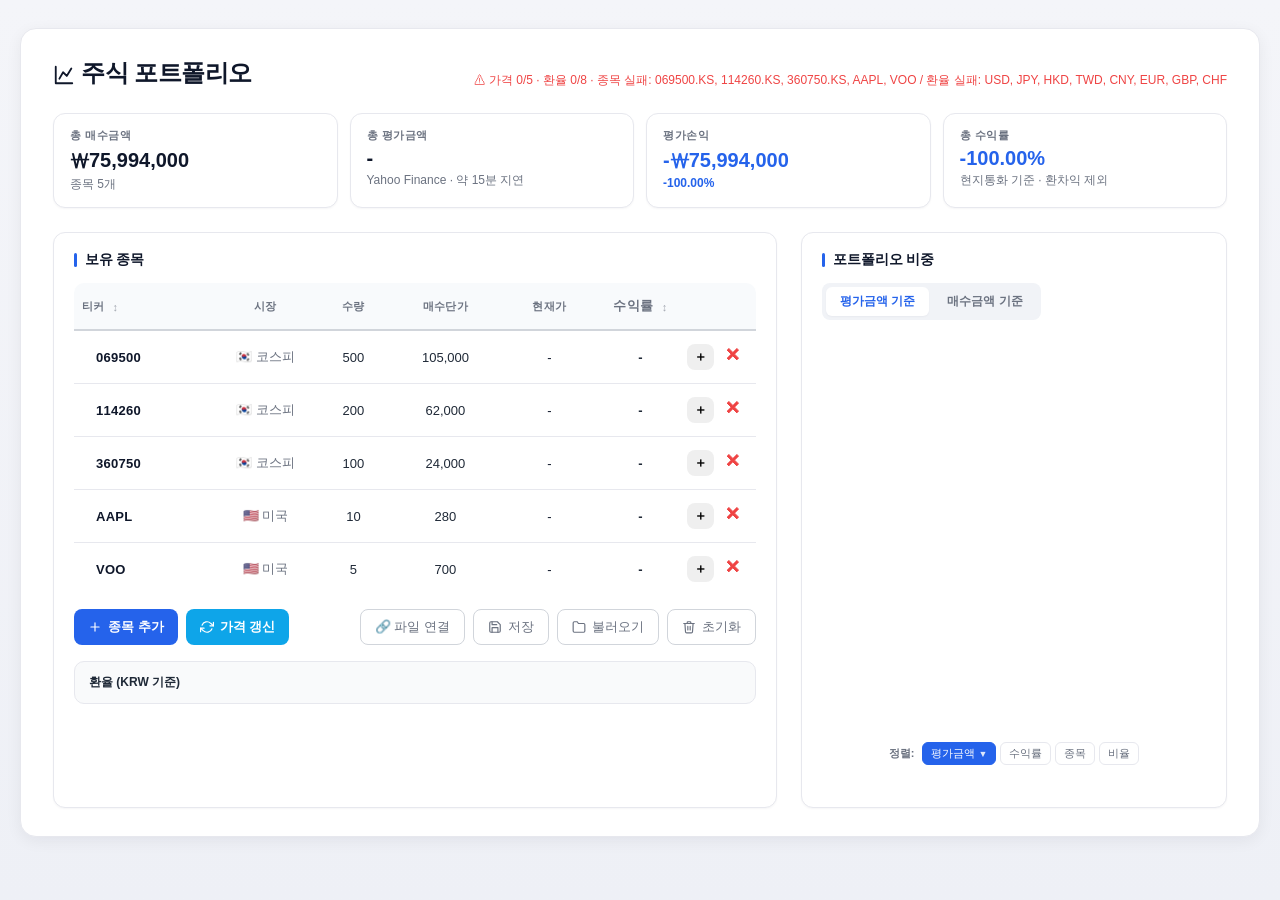
==== commit 315e71e6: "feat: GA4 방문 통계(gtag.js) 추가 - portfolio.html <head>에 Google Analytics 4 스니펫 삽입 (측정 ID: G-YNQ85PMFTN)" ====
--- a/portfolio.html
+++ b/portfolio.html
@@ -4,6 +4,14 @@
 <meta charset="UTF-8">
 <meta name="viewport" content="width=device-width, initial-scale=1, viewport-fit=cover">
 <meta name="theme-color" content="#2563eb">
+<!-- Google tag (gtag.js) — GA4 방문 통계 -->
+<script async src="https://www.googletagmanager.com/gtag/js?id=G-YNQ85PMFTN"></script>
+<script>
+  window.dataLayer = window.dataLayer || [];
+  function gtag(){dataLayer.push(arguments);}
+  gtag('js', new Date());
+  gtag('config', 'G-YNQ85PMFTN');
+</script>
 <!-- PWA (Progressive Web App) — "홈 화면에 추가"로 앱처럼 사용 -->
 <link rel="manifest" href="manifest.json">
 <link rel="icon" type="image/svg+xml" href="icon.svg">
--- a/css/styles.css
+++ b/css/styles.css
@@ -385,10 +385,47 @@
 
   .grid {
     display: grid;
-    grid-template-columns: minmax(0, 1.45fr) minmax(0, 1fr);
+    grid-template-columns: minmax(0, 1.7fr) minmax(0, 1fr);
     gap: 24px;
   }
-  @media (max-width: 960px) { .grid { grid-template-columns: 1fr; } }
+  /* 2열은 표(7열)가 잘리지 않는 폭에서만 — 그 아래는 1열 스택 */
+  @media (max-width: 1210px) { .grid { grid-template-columns: 1fr; } }
+  /* 태블릿·좁은 데스크탑(601–1150px) 스택 구간:
+     - 표: max-width로 티커 열 과확장(휑함) 방지
+     - 차트: 도넛+레전드 블록 크기 제한 + 중앙 정렬
+     - 셀 패딩 축소로 7열이 좁은 폭에도 들어가게 */
+  @media (min-width: 601px) and (max-width: 1210px) {
+    .panel table { max-width: 880px; }
+    .chart-wrap { max-width: 480px; margin-left: auto; margin-right: auto; }
+    table th, table td { padding: 12px 6px; }
+  }
+  /* 넓은 스택 구간(821–1150px): 표 폭에 여유가 있어 데이터 열을 넉넉히 줘
+     티커 열이 남는 공간을 과하게 흡수(휑함)하지 않도록 함 */
+  @media (min-width: 821px) and (max-width: 1210px) {
+    .table-wrap .market-cell  { width: 112px; }
+    .table-wrap .qty-cell     { width: 96px; }
+    .table-wrap .price-cell   { width: 140px; }
+    .table-wrap .return-cell  { width: 104px; }
+    .table-wrap .actions-cell { width: 72px; }
+  }
+  /* 좁은 구간(601–820px): 7열 + 액션 버튼(+/✕)이 패널을 넘지 않도록 고정 레이아웃.
+     auto 레이아웃은 긴 회사명이 티커 열을 강제로 넓혀(측정상 243px) 표가 패널을 넘침.
+     table-layout:fixed로 선언 폭을 강제하고 티커 열은 남는 폭만 차지(회사명 ellipsis). */
+  @media (min-width: 601px) and (max-width: 820px) {
+    /* .table-wrap 접두로 명시도(0,2,0)를 올려 뒤쪽 기본 컬럼 폭(0,1,0)을 확실히 덮음 */
+    .table-wrap { overflow-x: hidden; }
+    .table-wrap table { table-layout: fixed; }
+    .table-wrap th, .table-wrap td { padding: 12px 4px; }
+    .table-wrap .market-cell  { width: 66px; }
+    .table-wrap .qty-cell     { width: 44px; }
+    .table-wrap .price-cell   { width: 72px; }
+    .table-wrap .return-cell  { width: 64px; }
+    .table-wrap .actions-cell { width: 68px; }
+    .table-wrap thead th:first-child, .table-wrap tbody td:first-child { width: auto; }
+    .table-wrap td .ticker-display, .table-wrap td .ticker-name {
+      max-width: 100%; overflow: hidden; text-overflow: ellipsis; white-space: nowrap;
+    }
+  }
   /* 가로 스크롤 안전망
      - html에 overflow를 주면 Android Chrome 일부 버전에서 fixed 자식(.bottom-nav)이
        containing block을 html로 잡아 fixed 위치가 깨짐 (스크롤 따라 올라옴)
@@ -504,10 +541,12 @@
   }
   table { width: 100%; border-collapse: collapse; }
   th, td {
-    padding: 13px 10px; text-align: center; vertical-align: middle; font-size: 13px;
+    padding: 13px 8px; text-align: center; vertical-align: middle; font-size: 13px;
     border-bottom: 1px solid var(--border);   /* 가로 구분선만 — 부드러운 행 구분 */
     font-variant-numeric: tabular-nums;
   }
+  /* 티커 열(종목명 포함)은 좌측 정렬 — 데스크탑·모바일 공통 */
+  thead th:first-child, tbody td:first-child { text-align: left; }
   /* 헤더: 충분한 높이 + 은은한 배경으로 표 상단 강조 */
   th {
     background: var(--bg-soft, #f8fafc); color: var(--muted); font-weight: 700;
@@ -663,19 +702,19 @@
     margin-right: 10px; flex-shrink: 0;
   }
   /* 데스크탑 레전드 — 평탄한 셀 컬럼 정렬. panel 좁으므로 폭 컴팩트 */
-  .legend-item { gap: 6px; }
+  .legend-item { gap: 4px; }
   .legend-name {
     flex: 1 1 auto; min-width: 60px;
     font-size: 13px; font-weight: 700; color: var(--text-strong);
     white-space: nowrap; overflow: hidden; text-overflow: ellipsis;
   }
   .legend-market {
-    flex: 0 0 100px;
+    flex: 0 0 58px;
     font-size: 11px; color: var(--muted);
-    white-space: nowrap;
+    white-space: nowrap; overflow: hidden; text-overflow: ellipsis;
   }
   .legend-return {
-    flex: 0 0 64px;
+    flex: 0 0 60px;
     font-size: 12px; font-weight: 700;
     text-align: right;
     font-variant-numeric: tabular-nums;
@@ -683,21 +722,21 @@
   .legend-return.up { color: var(--up); }
   .legend-return.down { color: var(--down); }
   .legend-amt {
-    flex: 0 0 100px;
+    flex: 0 0 88px;
     color: var(--muted); font-size: 11px;
     text-align: right;
     font-variant-numeric: tabular-nums;
     white-space: nowrap;
   }
   .legend-pct {
-    flex: 0 0 44px;
+    flex: 0 0 42px;
     font-weight: 700; color: var(--text-strong);
     text-align: right;
     font-variant-numeric: tabular-nums;
   }
 
   .currency-cell { width: 68px; } /* 구버전 호환용 */
-  .market-cell { width: 110px; }
+  .market-cell { width: 96px; }
   /* 편집 모드 input은 셀 폭을 꽉 채우되 padding 좁혀 숫자가 잘 보이게 */
   td .cell-edit[type="number"] { padding: 6px 6px; min-width: 0; }
 
@@ -817,10 +856,10 @@
   .btn-del-modal:hover {
     background: #fef2f2; border-color: var(--danger);
   }
-  .qty-cell { width: 116px; }
-  .price-cell { width: 136px; }
+  .qty-cell { width: 80px; }
+  .price-cell { width: 104px; }
   .return-cell {
-    width: 86px; font-size: 13px; font-weight: 700;
+    width: 78px; font-size: 13px; font-weight: 700;
     font-variant-numeric: tabular-nums;
   }
   .return-cell.up { color: var(--up); }
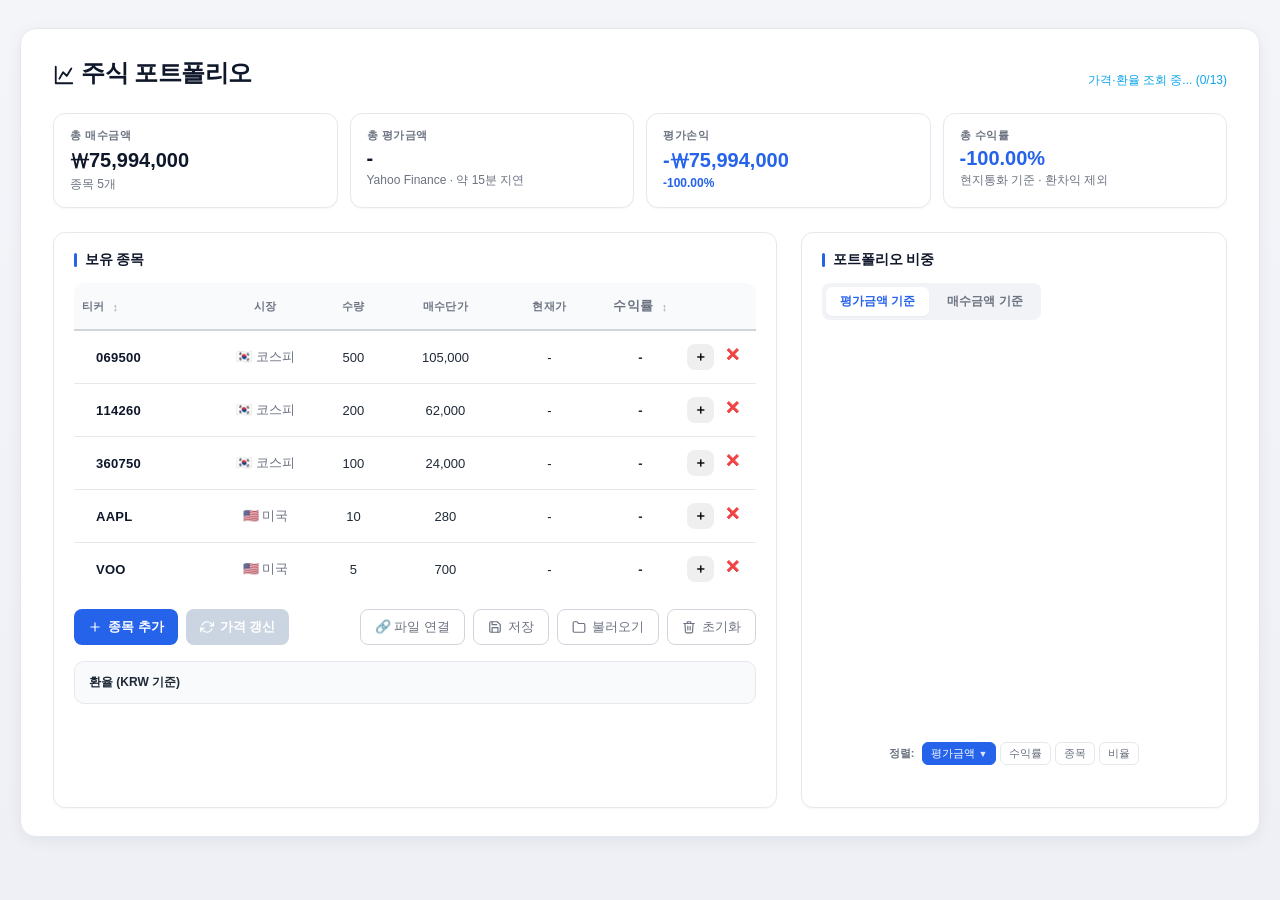
==== commit 87bc147c: "feat: SEO/AEO/GEO 최적화 — 랜딩 페이지 + 메타·구조화 데이터 추가 - index.html 신규: 루트(/stocks/) URL을 살리는 콘텐츠형 랜딩 페이지   " ====
--- a/portfolio.html
+++ b/portfolio.html
@@ -5,12 +5,12 @@
 <meta name="viewport" content="width=device-width, initial-scale=1, viewport-fit=cover">
 <meta name="theme-color" content="#2563eb">
 <!-- Google tag (gtag.js) — GA4 방문 통계 -->
-<script async src="https://www.googletagmanager.com/gtag/js?id=G-YNQ85PMFTN"></script>
+<script async src="https://www.googletagmanager.com/gtag/js?id=G-7XR54DZ2W4"></script>
 <script>
   window.dataLayer = window.dataLayer || [];
   function gtag(){dataLayer.push(arguments);}
   gtag('js', new Date());
-  gtag('config', 'G-YNQ85PMFTN');
+  gtag('config', 'G-7XR54DZ2W4');
 </script>
 <!-- PWA (Progressive Web App) — "홈 화면에 추가"로 앱처럼 사용 -->
 <link rel="manifest" href="manifest.json">
@@ -20,7 +20,46 @@
 <meta name="apple-mobile-web-app-capable" content="yes">
 <meta name="apple-mobile-web-app-status-bar-style" content="default">
 <meta name="apple-mobile-web-app-title" content="포트폴리오">
-<title>주식 포트폴리오 차트</title>
+
+<!-- ===== SEO ===== -->
+<title>주식 포트폴리오 차트 | 해외·국내 수익률·비중 관리 (무료)</title>
+<meta name="description" content="보유 주식을 등록하면 실시간 시세·환율로 평가금액·수익률·비중을 자동 계산하는 무료 웹앱. 한국·미국·일본·홍콩·대만 등 12개 시장 지원, 데이터는 내 기기에만 저장.">
+<meta name="author" content="kkwooju">
+<meta name="robots" content="index, follow, max-image-preview:large">
+<link rel="canonical" href="https://kkwooju.github.io/stocks/portfolio.html">
+
+<!-- Open Graph / Twitter -->
+<meta property="og:type" content="website">
+<meta property="og:site_name" content="주식 포트폴리오 차트">
+<meta property="og:title" content="주식 포트폴리오 차트 | 해외·국내 수익률·비중 관리">
+<meta property="og:description" content="12개 시장 지원, 실시간 시세·환율로 평가금액·수익률·비중 자동 계산. 회원가입·광고 없이 데이터는 내 기기에만 저장하는 무료 웹앱.">
+<meta property="og:url" content="https://kkwooju.github.io/stocks/portfolio.html">
+<meta property="og:image" content="https://kkwooju.github.io/stocks/og-image.png">
+<meta property="og:image:width" content="1200">
+<meta property="og:image:height" content="630">
+<meta property="og:locale" content="ko_KR">
+<meta name="twitter:card" content="summary_large_image">
+<meta name="twitter:title" content="주식 포트폴리오 차트 | 해외·국내 수익률·비중 관리">
+<meta name="twitter:description" content="12개 시장 지원, 실시간 시세·환율로 평가금액·수익률·비중 자동 계산. 무료 웹앱.">
+<meta name="twitter:image" content="https://kkwooju.github.io/stocks/og-image.png">
+
+<!-- 구조화 데이터: WebApplication -->
+<script type="application/ld+json">
+{
+  "@context": "https://schema.org",
+  "@type": "WebApplication",
+  "name": "주식 포트폴리오 차트",
+  "url": "https://kkwooju.github.io/stocks/portfolio.html",
+  "applicationCategory": "FinanceApplication",
+  "operatingSystem": "Any (웹브라우저)",
+  "browserRequirements": "JavaScript 필요",
+  "inLanguage": "ko",
+  "description": "해외·국내 주식을 한 곳에서 관리하는 무료 웹앱. 12개 시장의 시세·환율로 평가금액·수익률·비중을 자동 계산하고, 데이터는 사용자 기기에만 저장합니다.",
+  "offers": { "@type": "Offer", "price": "0", "priceCurrency": "KRW" },
+  "author": { "@type": "Person", "name": "kkwooju", "url": "https://github.com/kkwooju" }
+}
+</script>
+
 <link rel="stylesheet" href="css/styles.css">
 </head>
 <body>
